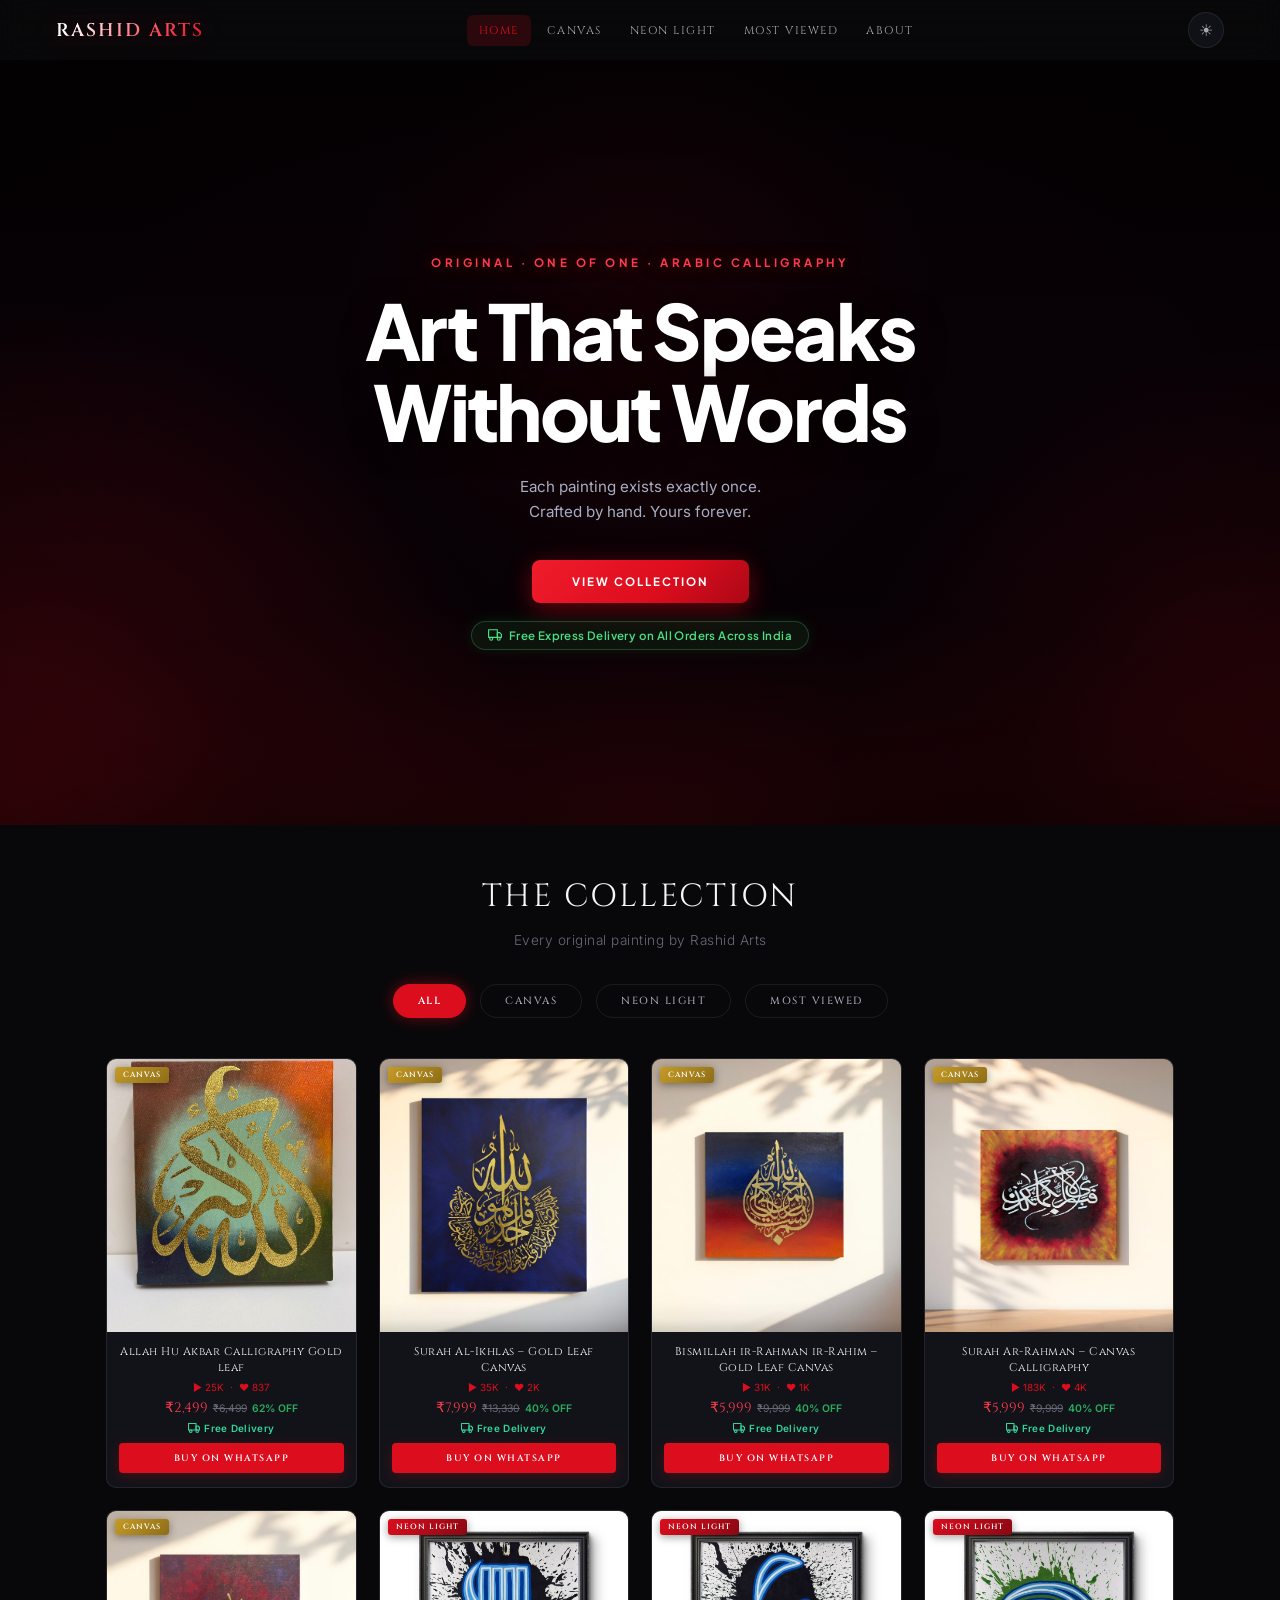
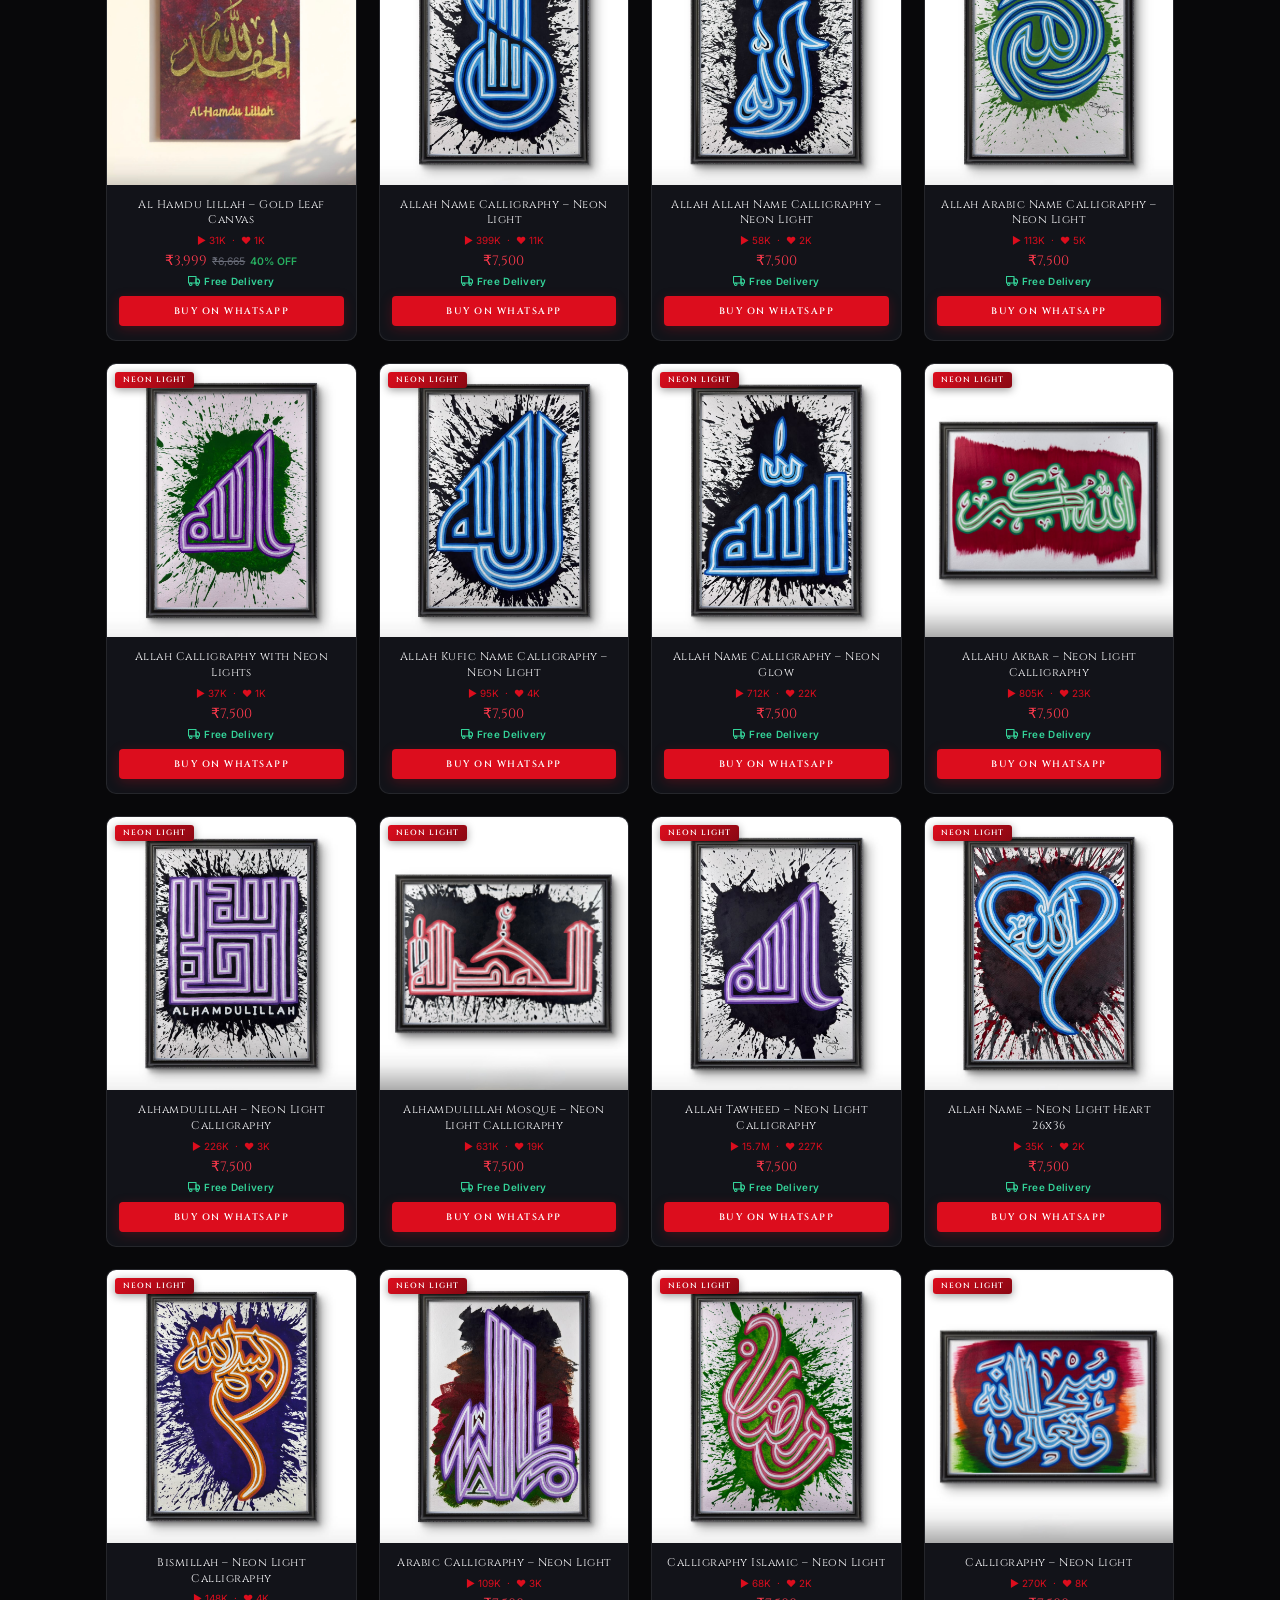
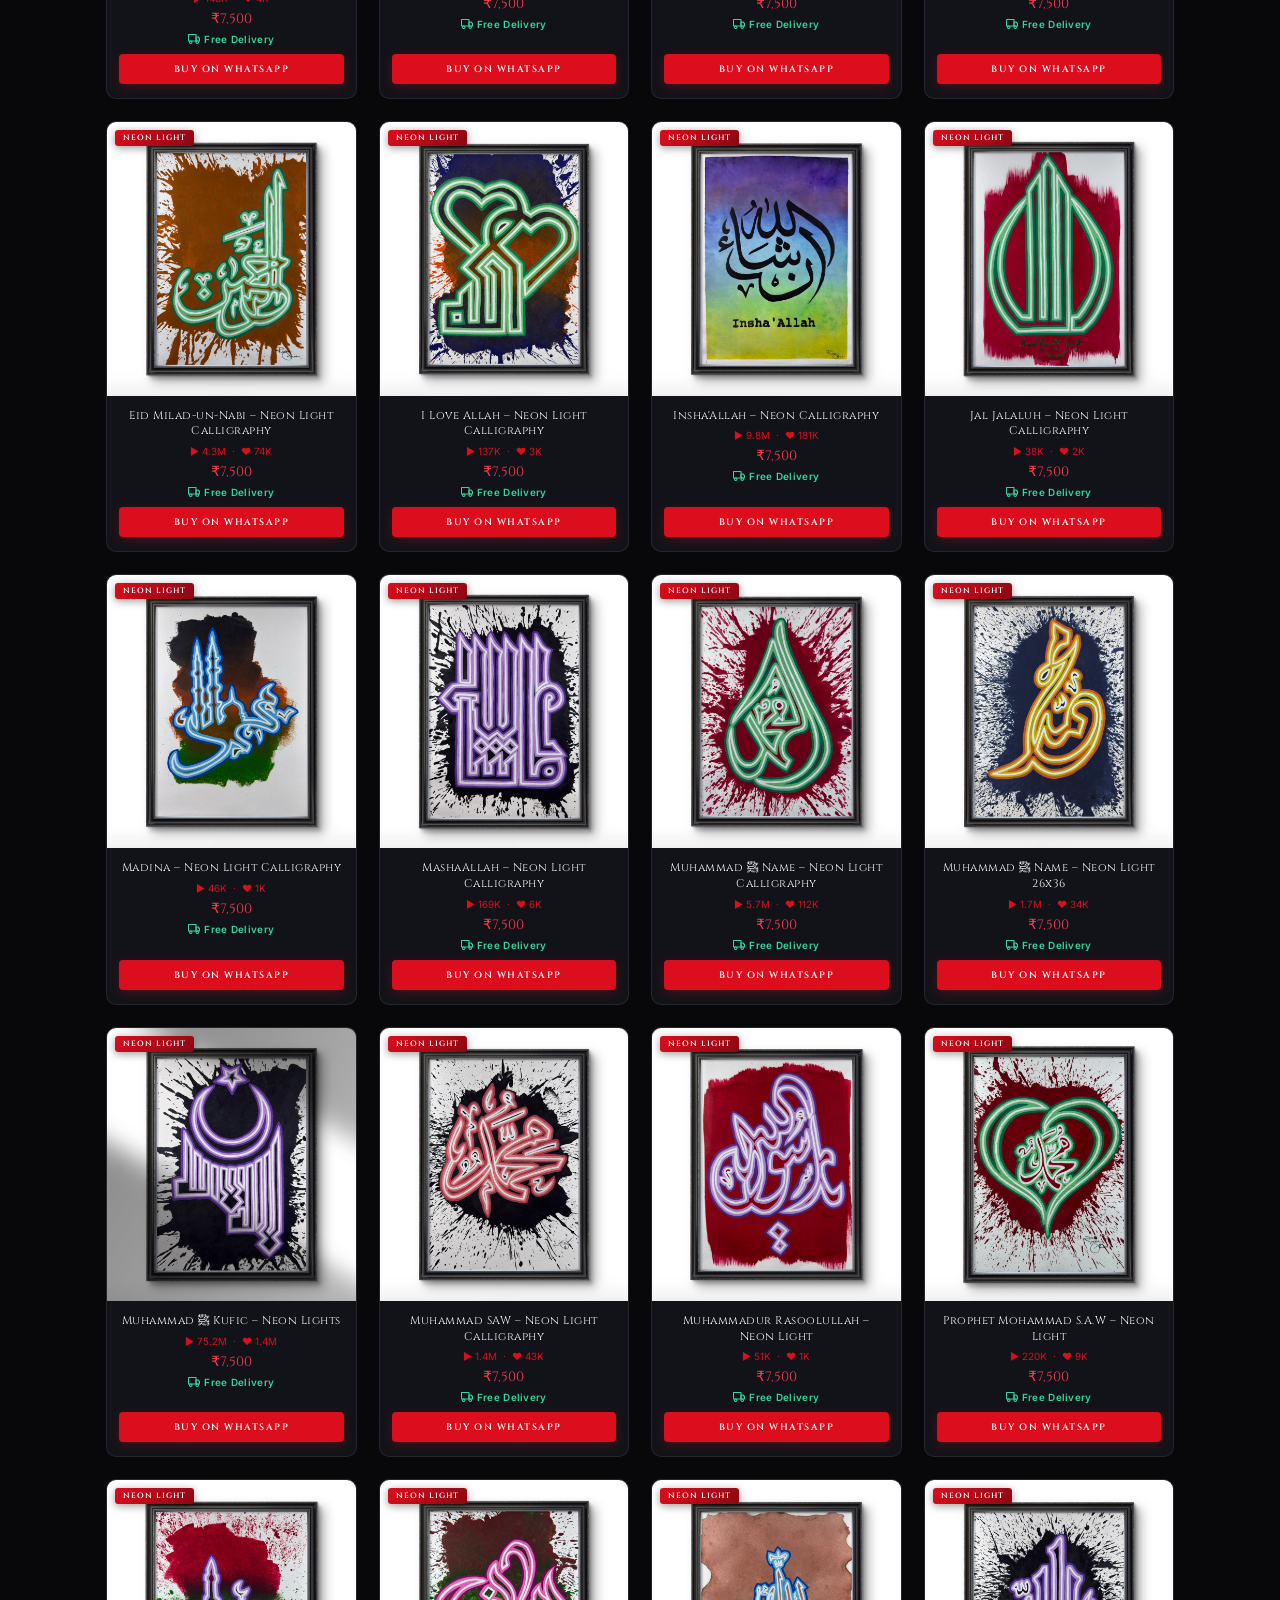
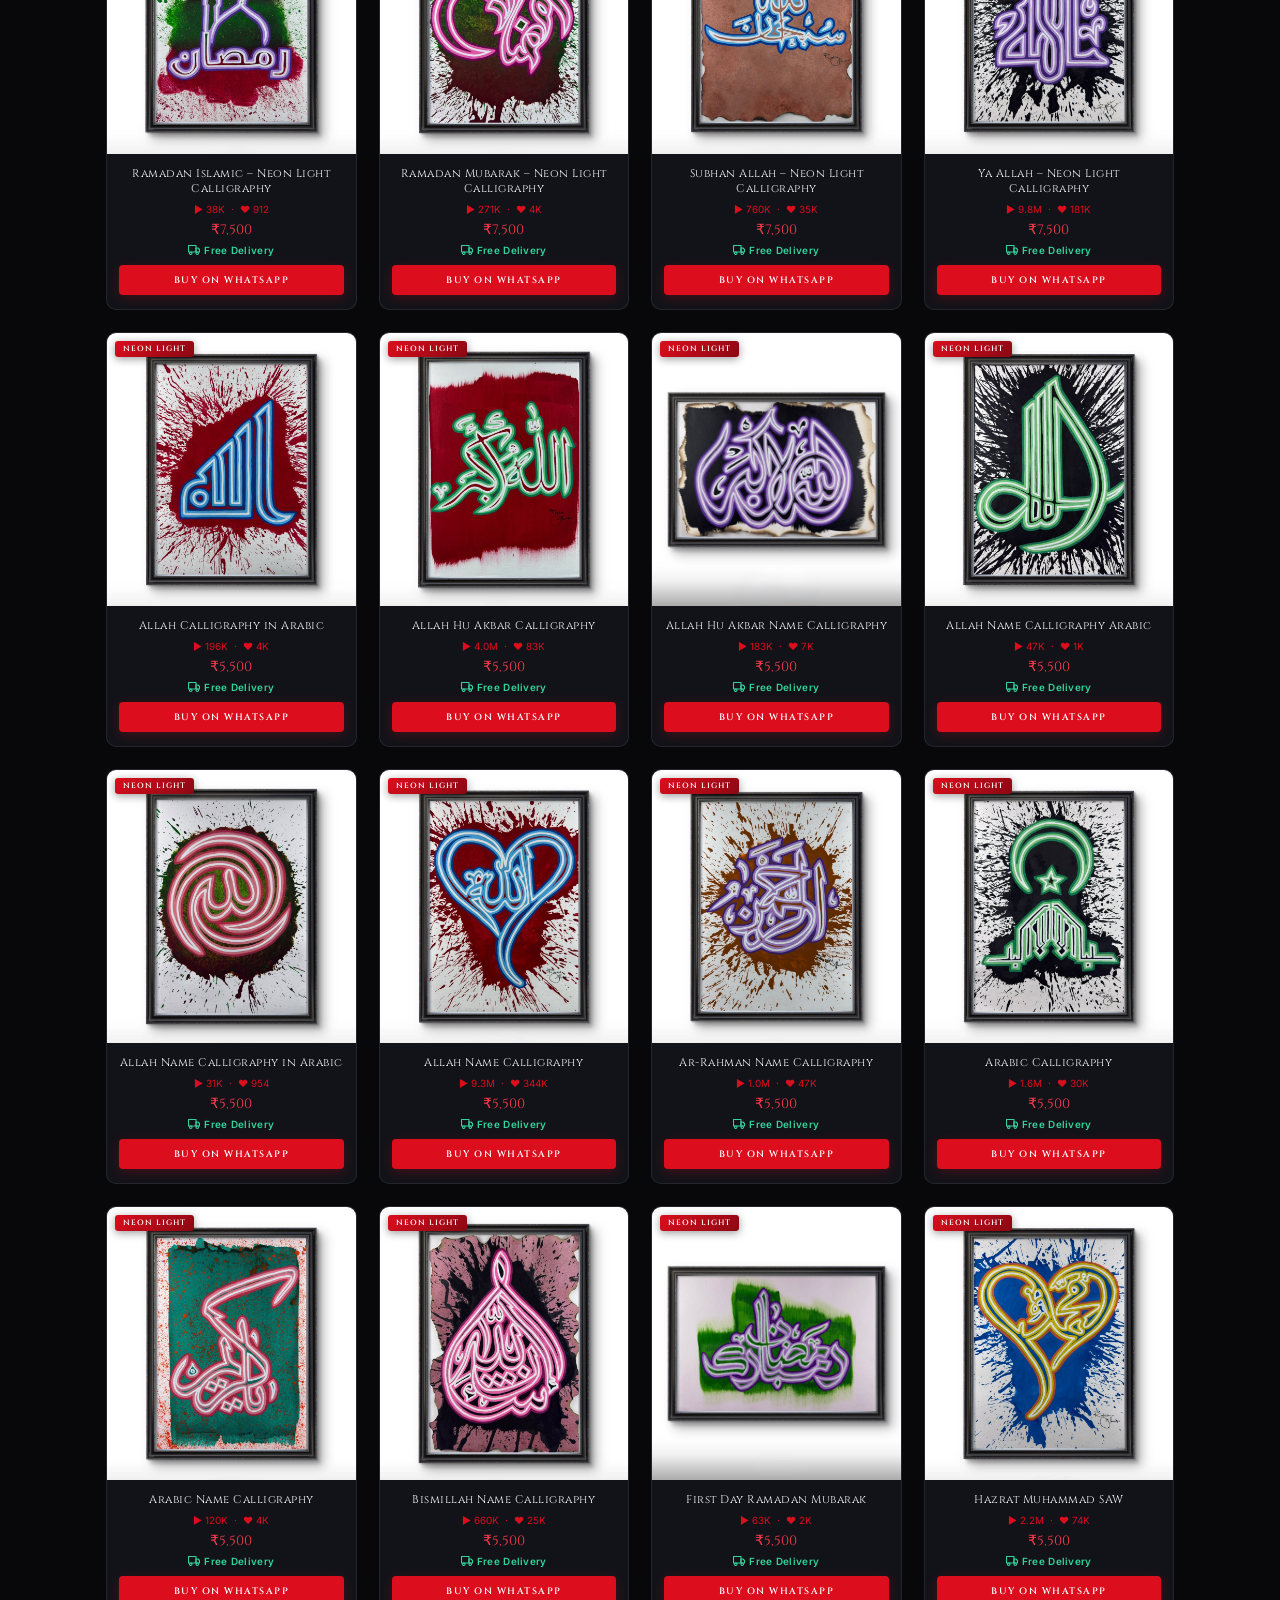
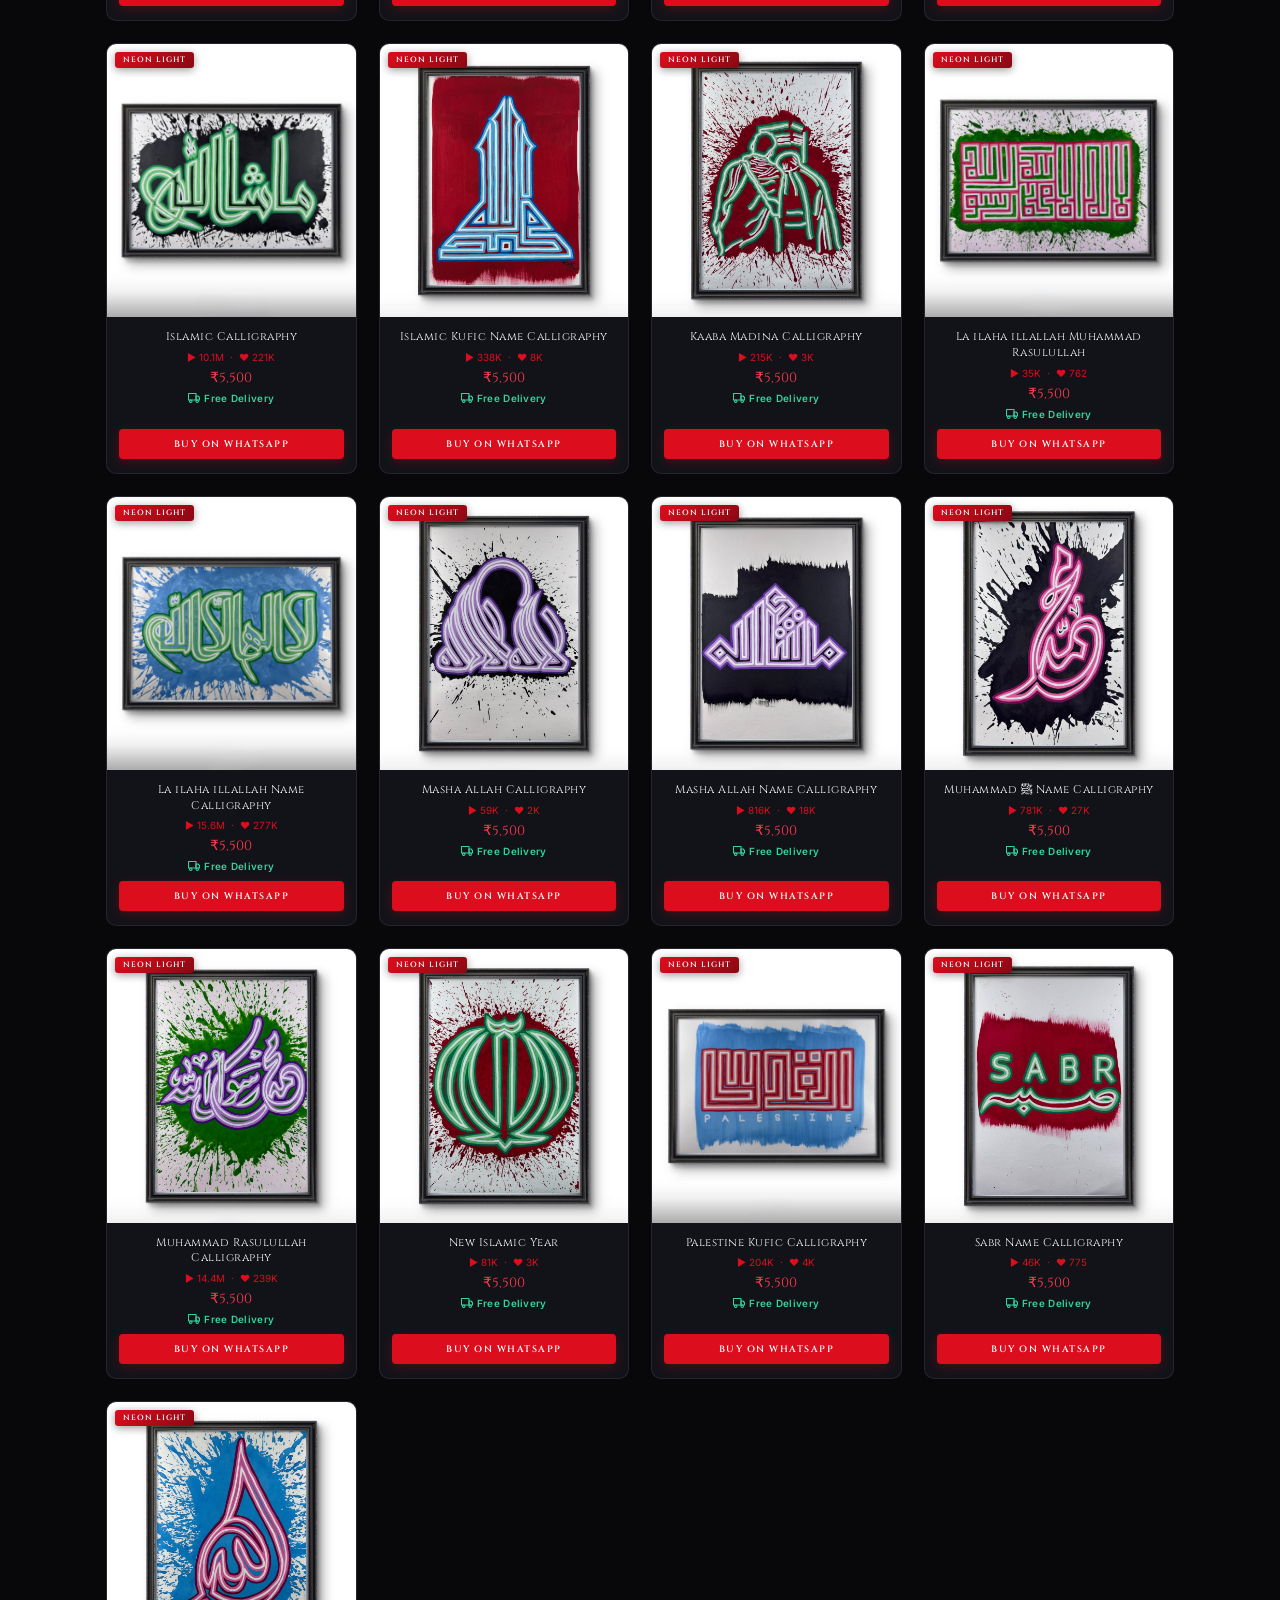
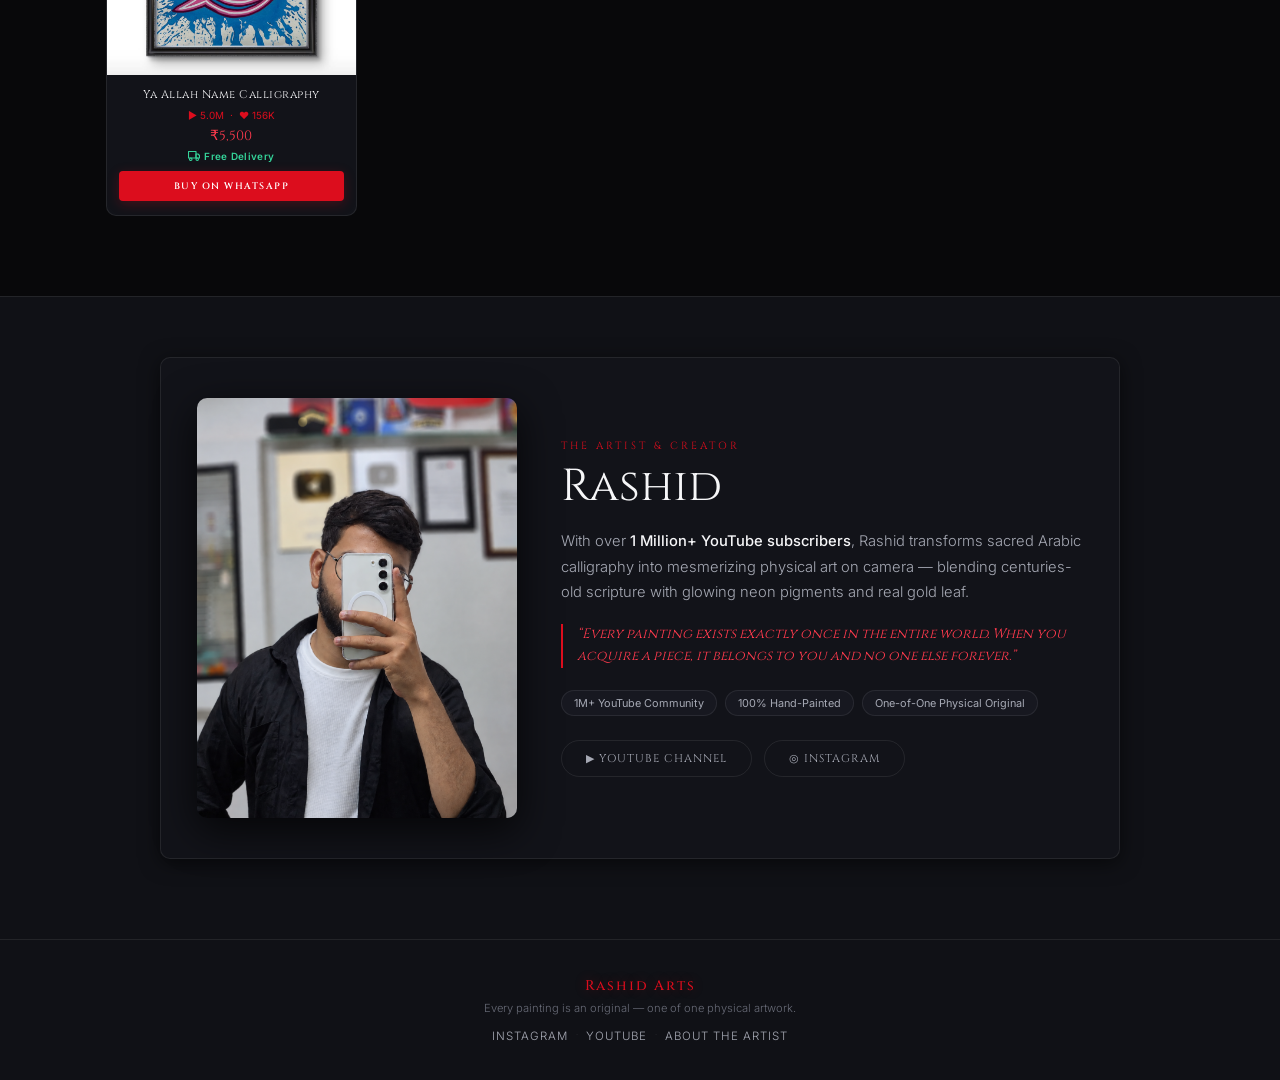
==== index.html @ e10a8af6 "feat(store): add Free Delivery to front home hero, product cards, and detail page" ====
<!DOCTYPE html>
<html lang="en" data-theme="dark">
<head>

<meta charset="UTF-8">
<meta name="viewport" content="width=device-width, initial-scale=1.0, maximum-scale=1.0">
<meta name="description" content="Rashid Arts – Original 1-of-1 Arabic calligraphy paintings. Neon light calligraphy & gold leaf canvas art. Buy directly via WhatsApp.">
<title>Rashid Arts – Original Arabic Calligraphy</title>
<link rel="preconnect" href="https://fonts.googleapis.com">
<link rel="stylesheet" href="https://fonts.googleapis.com/css2?family=Cinzel:wght@400;600;700&family=Inter:wght@300;400;500;600&family=Plus+Jakarta+Sans:wght@700;800&display=swap">
<link rel="stylesheet" href="style.css?v=red-6">

</head>
<body>

<!-- ======= HEADER ======= -->
<header id="header">
  <div class="header-inner">
    <a href="#" class="logo" onclick="showPage('home')">
      <span>Rashid Arts</span>
    </a>

    
    <nav class="desktop-nav">
      <a href="#" onclick="filterCategory('all'); closeMenu();" id="nav-home" class="nav-link active">Home</a>
      <a href="#" onclick="filterCategory('Canvas'); closeMenu();" id="nav-canvas" class="nav-link">Canvas</a>
      <a href="#" onclick="filterCategory('Neon Light'); closeMenu();" id="nav-neon" class="nav-link">Neon Light</a>
      <a href="#" onclick="filterCategory('Most Viewed'); closeMenu();" id="nav-viewed" class="nav-link">Most Viewed</a>
      <a href="#" onclick="showPage('about'); closeMenu();" id="nav-about" class="nav-link">About</a>
    </nav>

    <div class="header-actions">
      <button id="theme-toggle" class="theme-toggle" aria-label="Toggle Dark Mode" onclick="toggleTheme()">&#9790;</button>
      <button id="menu-btn" class="menu-btn" onclick="toggleMenu()" aria-label="Menu">
        <svg width="24" height="24" viewBox="0 0 24 24" fill="none" stroke="currentColor" stroke-width="1.5"><line x1="4" y1="9" x2="20" y2="9"></line><line x1="4" y1="15" x2="20" y2="15"></line></svg>
      </button>
    </div>
  </div>
  
  <div id="mobile-menu" class="mobile-menu">
    <a href="#" onclick="filterCategory('all'); closeMenu();" class="nav-link mobile-link active">Home</a>
    <a href="#" onclick="filterCategory('Canvas'); closeMenu();" class="nav-link mobile-link">Canvas</a>
    <a href="#" onclick="filterCategory('Neon Light'); closeMenu();" class="nav-link mobile-link">Neon Light</a>
    <a href="#" onclick="filterCategory('Most Viewed'); closeMenu();" class="nav-link mobile-link">Most Viewed</a>
    <a href="#" onclick="showPage('about'); closeMenu();" class="nav-link mobile-link">About</a>
  </div>
</header>

<!-- ======= HOME PAGE ======= -->
<div id="page-home">

  <!-- HERO -->
  <section class="hero" id="hero-section">
    <div class="hero-bg">
      <div class="hero-bg-light"></div>
      <div class="hero-bg-dark"></div>
    </div>
    <div class="hero-content">
      <p class="hero-sub">Original &#183; One of One &#183; Arabic Calligraphy</p>
      <h1 class="hero-title">Art That Speaks<br>Without Words</h1>
      <p class="hero-desc">Each painting exists exactly once.<br>Crafted by hand. Yours forever.</p>
      <div class="hero-actions">
        <button class="btn-primary" onclick="document.getElementById('collection').scrollIntoView({behavior:'smooth'})">
          View Collection
        </button>
      </div>
      <div class="hero-delivery-badge">
        <svg class="truck-icon" width="14" height="14" viewBox="0 0 24 24" fill="none" stroke="currentColor" stroke-width="2" stroke-linecap="round" stroke-linejoin="round"><rect x="1" y="3" width="15" height="13"></rect><polygon points="16 8 20 8 23 11 23 16 16 16 16 8"></polygon><circle cx="5.5" cy="18.5" r="2.5"></circle><circle cx="18.5" cy="18.5" r="2.5"></circle></svg>
        <span>Free Express Delivery on All Orders Across India</span>
      </div>
    </div>
  </section>

  <!-- COLLECTION -->
  <section id="collection" class="collection-section">
    <div class="section-header">
      <h2 class="section-title">The Collection</h2>
      <p class="section-sub">Every original painting by Rashid Arts</p>

      <div class="filter-tabs">
        <button class="filter-tab active" id="tab-all" onclick="filterCategory('all', this)">All</button>
        <button class="filter-tab" id="tab-canvas" onclick="filterCategory('Canvas', this)">Canvas</button>
        <button class="filter-tab" id="tab-neon" onclick="filterCategory('Neon Light', this)">Neon Light</button>
        <button class="filter-tab" id="tab-viewed" onclick="filterCategory('Most Viewed', this)">Most Viewed</button>
      </div>
    </div>
    <div class="product-grid" id="product-grid"></div>
  </section>

  <!-- ARTIST SPOTLIGHT (HOMEPAGE) -->
  <section class="artist-section" id="artist-section">
    <div class="artist-inner">
      <div class="artist-card">
        <div class="artist-img-col">
          <img src="images/artist.png" alt="Rashid – Original Arabic Calligraphy Artist" class="artist-photo">
        </div>
        <div class="artist-info-col">
          <p class="artist-kicker">The Artist &amp; Creator</p>
          <h2 class="artist-name">Rashid</h2>
          <p class="artist-lead">
            With over <strong>1 Million+ YouTube subscribers</strong>, Rashid transforms sacred Arabic calligraphy into mesmerizing physical art on camera &mdash; blending centuries-old scripture with glowing neon pigments and real gold leaf.
          </p>
          <p class="artist-quote">
            &ldquo;Every painting exists exactly once in the entire world. When you acquire a piece, it belongs to you and no one else forever.&rdquo;
          </p>
          <div class="artist-badges">
            <span class="artist-badge">1M+ YouTube Community</span>
            <span class="artist-badge">100% Hand-Painted</span>
            <span class="artist-badge">One-of-One Physical Original</span>
          </div>
          <div class="artist-links">
            <a href="https://www.youtube.com/@RashidsketchArt" target="_blank" class="btn-social btn-social-yt">&#9654; YouTube Channel</a>
            <a href="https://www.instagram.com/rashidsketchart" target="_blank" class="btn-social btn-social-ig">&#9678; Instagram</a>
          </div>
        </div>
      </div>
    </div>
  </section>

</div>

<!-- ======= PRODUCT DETAIL PAGE ======= -->
<div id="page-product" style="display:none;">
  <div class="product-detail">
    <button class="back-btn" onclick="showPage('home')">&#8592; Back</button>
    <div class="pd-layout">
      <div class="pd-image-wrap">
        <!-- Image slider for canvas paintings with 2 images -->
        <div class="pd-slider" id="pd-slider">
          <img id="pd-img" src="" alt="" class="pd-img pd-slide active">
          <img id="pd-img2" src="" alt="" class="pd-img pd-slide" style="display:none;">
          <button id="pd-prev" class="pd-slider-btn pd-prev" onclick="slideImage(-1)" style="display:none;">&#8249;</button>
          <button id="pd-next" class="pd-slider-btn pd-next" onclick="slideImage(1)" style="display:none;">&#8250;</button>
          <div id="pd-dots" class="pd-dots" style="display:none;">
            <span class="pd-dot active" onclick="goToSlide(0)"></span>
            <span class="pd-dot" onclick="goToSlide(1)"></span>
          </div>
        </div>
        <span id="pd-cat-badge" class="pd-badge"></span>
      </div>
      <div class="pd-info">
        <p id="pd-cat-label" class="pd-cat-label"></p>
        <h1 id="pd-title" class="pd-title"></h1>
        <p id="pd-description" class="pd-description"></p>
        <div id="pd-size-info" class="pd-size-info" style="display:none;">
          <span class="pd-size-label">Size</span>
          <span id="pd-size" class="pd-size-value"></span>
        </div>
        <div id="pd-type-info" class="pd-type-badge-wrap" style="display:none;">
          <span id="pd-type-badge" class="pd-type-badge"></span>
        </div>
        <div id="pd-stats" class="pd-stats" style="display:none;">
          <span id="pd-views" class="stat-pill views-pill">&#9654; &#8212;</span>
          <span id="pd-likes" class="stat-pill likes-pill">&#9829; &#8212;</span>
        </div>
        <div class="pd-price-row">
          <span class="pd-price-label">Price</span>
          <span id="pd-price" class="pd-price"></span>
        </div>
        <div class="pd-delivery-badge">
          <svg class="truck-icon" width="14" height="14" viewBox="0 0 24 24" fill="none" stroke="currentColor" stroke-width="2" stroke-linecap="round" stroke-linejoin="round"><rect x="1" y="3" width="15" height="13"></rect><polygon points="16 8 20 8 23 11 23 16 16 16 16 8"></polygon><circle cx="5.5" cy="18.5" r="2.5"></circle><circle cx="18.5" cy="18.5" r="2.5"></circle></svg>
          <span>Free Express Delivery Across India &middot; 100% Insured Transit</span>
        </div>
        <p class="pd-one-of-one">&#10022; One of One &#183; Only this original exists</p>
        <a id="pd-wa-btn" href="#" target="_blank" class="btn-whatsapp">
          BUY
        </a>
        <div id="pd-video-section" class="pd-video-section" style="display:none;">
          <p class="pd-video-label">Watch This Painting Being Created</p>
          <div class="pd-video-wrap">
            <iframe id="pd-iframe" src="" frameborder="0" allowfullscreen allow="accelerometer; autoplay; clipboard-write; encrypted-media; gyroscope; picture-in-picture"></iframe>
          </div>
          <div class="pd-video-stats" id="pd-video-stats">
            <span id="pd-video-views" class="stat-pill views-pill">&#9654; &#8212;</span>
            <span id="pd-video-likes" class="stat-pill likes-pill">&#9829; &#8212;</span>
            <a id="pd-yt-link" href="#" target="_blank" class="pd-yt-direct-btn">Watch on YouTube &#8599;</a>
          </div>
        </div>
      </div>
    </div>

    <!-- Related Products -->
    <div class="related-section">
      <h3 class="related-title">More from the Collection</h3>
      <div class="product-grid related-grid" id="related-grid"></div>
    </div>
  </div>
</div>

<!-- ======= ABOUT PAGE ======= -->
<div id="page-about" style="display:none;">
  <div class="about-page">
    <button class="back-btn" onclick="showPage('home')">&#8592; Back to Store</button>
    <div class="about-layout">
      <div class="about-img-wrap">
        <img src="images/artist.png" alt="Rashid – Original Arabic Calligraphy Artist" class="about-img">
      </div>
      <div class="about-text">
        <p class="about-eyebrow">The Artist &amp; Creator</p>
        <h1 class="about-title">Rashid</h1>
        <p class="about-bio">Rashid is an internationally recognized Arabic calligraphy artist with over <strong>1 Million+ YouTube subscribers</strong>. Through his live creative sessions on camera, he blends timeless Islamic calligraphy with modern neon brilliance and luxurious gold leaf artistry.</p>
        <p class="about-bio">Every artwork in this collection is a <strong>one-of-one original physical painting</strong> &mdash; once a piece is collected, it is gone forever. No prints. No duplicates. Only the singular original crafted by hand.</p>
        <div class="about-stats-mini">
          <div class="about-stat-item">
            <span class="about-stat-val">1M+</span>
            <span class="about-stat-sub">YouTube Community</span>
          </div>
          <div class="about-stat-item">
            <span class="about-stat-val">100%</span>
            <span class="about-stat-sub">Hand-Painted</span>
          </div>
          <div class="about-stat-item">
            <span class="about-stat-val">1-of-1</span>
            <span class="about-stat-sub">No Prints Ever</span>
          </div>
        </div>
        <div class="about-socials">
          <a href="https://www.youtube.com/@RashidsketchArt" target="_blank" class="btn-social btn-social-yt">&#9654; YouTube Channel</a>
          <a href="https://www.instagram.com/rashidsketchart" target="_blank" class="btn-social btn-social-ig">&#9678; Instagram Profile</a>
        </div>
      </div>
    </div>
  </div>
</div>

<!-- ======= FOOTER ======= -->
<footer class="footer">
  <div class="footer-inner">
    <p class="footer-brand">Rashid Arts</p>

    <p class="footer-copy">Every painting is an original &mdash; one of one physical artwork.</p>
    <div class="footer-socials">
      <a href="https://www.instagram.com/rashidsketchart" target="_blank" class="footer-link">Instagram</a>
      <span class="footer-sep">&middot;</span>
      <a href="https://www.youtube.com/@RashidsketchArt" target="_blank" class="footer-link">YouTube</a>
      <span class="footer-sep">&middot;</span>
      <a href="#" onclick="showPage('about'); return false;" class="footer-link">About The Artist</a>
    </div>
  </div>
</footer>

<!-- ======= SCRIPTS ======= -->
<script src="products.js"></script>
<script src="app.js?v=deliv-1"></script>
</body>
</html>
---- style.css ----
/* ============================================================
   RSA STORE – MASTER STYLESHEET
   Luxury Crimson Theme (Gatwick Express Red #dc0d1d)
   Deep Obsidian Black · Cinzel Typography · Ultra-Premium
   ============================================================ */

/* ── PRESERVED GOLD LUXURY THEME TOKENS (BACKUP) ─────────────
   To restore gold theme, swap these values:
   Light mode:
     --gold: #b8860b; --gold-dark: #8b6508; --gold-light: #d4a94a; --gold-glow: rgba(184,134,11,0.08);
   Dark mode:
     --gold: #c9a84c; --gold-dark: #9a7530; --gold-light: #e0c06a; --gold-glow: rgba(201,168,76,0.12);
   Full file backup also saved at: style.gold-backup.css
   ──────────────────────────────────────────────────────────── */

*, *::before, *::after { box-sizing: border-box; margin: 0; padding: 0; }

:root {
  --bg:        #ffffff;
  --bg2:       #fbf9f8;
  --bg3:       #f4efee;
  --fg:        #121316;
  --fg2:       #50525d;
  --fg3:       #8a8d9a;

  /* Gatwick Express Brand Red & Luxury Red Palette */
  --red:        #dc0d1d;
  --red-dark:   #9e0a16;
  --red-light:  #f02838;
  --red-glow:   rgba(220, 13, 29, 0.08);

  /* Gold tokens aliased to Luxury Red for complete site compatibility */
  --gold:       var(--red);
  --gold-dark:  var(--red-dark);
  --gold-light: var(--red-light);
  --gold-glow:  var(--red-glow);

  --border:    rgba(0,0,0,0.08);
  --shadow:    0 2px 16px rgba(0,0,0,0.06);
  --shadow-lg: 0 8px 32px rgba(220,13,29,0.08);
  --card-bg:   #ffffff;
  --header-bg: rgba(255,255,255,0.85);
  --radius:    10px;
  --rad-sm:    6px;
  --transition: 0.35s cubic-bezier(0.4, 0, 0.2, 1);
}

[data-theme="dark"] {
  --bg:        #08080a;
  --bg2:       #101116;
  --bg3:       #171820;
  --fg:        #f6f6f8;
  --fg2:       #a6a9b4;
  --fg3:       #686b77;

  /* Gatwick Express Luxury Red on Deep Obsidian Black */
  --red:        #dc0d1d;
  --red-dark:   #8a0813;
  --red-light:  #ff3a4d;
  --red-glow:   rgba(220, 13, 29, 0.16);

  /* Gold tokens aliased to Luxury Red */
  --gold:       var(--red);
  --gold-dark:  var(--red-dark);
  --gold-light: var(--red-light);
  --gold-glow:  var(--red-glow);

  --border:    rgba(255,255,255,0.08);
  --shadow:    0 4px 20px rgba(0,0,0,0.55);
  --shadow-lg: 0 12px 40px rgba(0,0,0,0.75);
  --card-bg:   #121319;
  --header-bg: rgba(8,8,10,0.88);
}

html { scroll-behavior: smooth; }

body {
  font-family: 'Cinzel', serif;
  font-weight: 400;
  background: var(--bg);
  color: var(--fg);
  min-height: 100vh;
  transition: background var(--transition), color var(--transition);
  -webkit-font-smoothing: antialiased;
}

a, button, .product-card, .filter-tab, .nav-link, .back-btn, .footer,
header, .hero, .card-body, .pd-info, .about-page, .about-stats {
  transition: all var(--transition);
}

/* ── HEADER ────────────────────────────────────────────────── */
#header {
  position: sticky;
  top: 0;
  z-index: 100;
  background: var(--header-bg);
  backdrop-filter: blur(16px);
  -webkit-backdrop-filter: blur(16px);
  border-bottom: none;
  transition: background var(--transition);
}
.header-inner {
  max-width: 1100px;
  margin: 0 auto;
  padding: 0 16px;
  height: 56px;
  display: flex;
  align-items: center;
  justify-content: space-between;
  gap: 12px;
}
.logo {
  font-family: 'Cinzel', serif;
  font-size: clamp(0.9rem, 3.5vw, 1.15rem);
  font-weight: 600;
  text-decoration: none;
  display: flex;
  align-items: center;
  letter-spacing: 2px;
  text-transform: uppercase;
  white-space: nowrap;
  
  /* Daylight / Light Mode: Ink black to Gatwick Red */
  background: linear-gradient(135deg, #111114 10%, #dc0d1d 90%);
  -webkit-background-clip: text;
  -webkit-text-fill-color: transparent;
  background-clip: text;
  filter: drop-shadow(0 0 10px rgba(220, 13, 29, 0.2));
}
[data-theme="dark"] .logo {
  /* Dark Mode: Diamond white to Gatwick Red */
  background: linear-gradient(135deg, #ffffff 15%, #ff4d5e 65%, #dc0d1d 100%);
  -webkit-background-clip: text;
  -webkit-text-fill-color: transparent;
  background-clip: text;
  filter: drop-shadow(0 0 12px rgba(220, 13, 29, 0.35));
}
.logo-icon { display: none !important; }




.header-inner {
  display: flex;
  justify-content: space-between;
  align-items: center;
  max-width: 1200px;
  margin: 0 auto;
  height: 60px;
  padding: 0 16px;
}

.header-actions {
  display: flex;
  align-items: center;
  gap: 12px;
}
.menu-btn {
  background: none; border: none; color: var(--fg); cursor: pointer; display: flex; align-items: center; justify-content: center; padding: 4px; border-radius: 4px;
}
.menu-btn:hover { color: var(--gold); }
.desktop-nav {
  display: flex;
  align-items: center;
  gap: 4px;
}
.mobile-menu {
  display: none;
  flex-direction: column;
  background: transparent;
  padding: 16px;
  gap: 12px;
  border-top: 1px solid var(--border);
}
.mobile-menu.open {
  display: flex;
}
.mobile-link {
  width: 100%;
  text-align: center;
}

@media (max-width: 900px) {
  .desktop-nav { display: none; }
}
@media (min-width: 901px) {
  .menu-btn { display: none; }
  .mobile-menu { display: none !important; }
}
.nav-link {
  font-family: 'Cinzel', serif;
  font-size: 0.7rem;
  font-weight: 400;
  letter-spacing: 1.5px;
  color: var(--fg2);
  text-decoration: none;
  text-transform: uppercase;
  padding: 8px 12px;
  border-radius: 6px;
  transition: color var(--transition), background var(--transition);
  white-space: nowrap;
}
.nav-link:hover { color: var(--gold); }
.nav-link.active { color: var(--gold); background: var(--gold-glow); }

.theme-toggle {
  width: 36px;
  height: 36px;
  border: 1px solid var(--border);
  background: var(--bg2);
  color: var(--fg2);
  border-radius: 50%;
  cursor: pointer;
  display: flex;
  align-items: center;
  justify-content: center;
  font-size: 1rem;
  transition: all var(--transition);
  flex-shrink: 0;
}
.theme-toggle:hover { color: var(--gold); border-color: var(--gold); }

/* ── HERO ──────────────────────────────────────────────────── */
.hero {
  position: relative;
  min-height: 85vh;
  display: flex;
  flex-direction: column;
  justify-content: center;
  align-items: center;
  text-align: center;
  padding: 60px 20px 40px;
  overflow: hidden;
  background: var(--bg);
  transition: background var(--transition);
}

/* ── HERO DUAL-LAYER BACKGROUND (CROSSFADE) ────────────────── */
.hero-bg {
  position: absolute;
  inset: 0;
  pointer-events: none;
  overflow: hidden;
}

.hero-bg-light,
.hero-bg-dark {
  position: absolute;
  inset: 0;
  pointer-events: none;
  transition: opacity var(--transition);
}

/* Daylight / Light Mode Texture */
.hero-bg-light {
  background:
    radial-gradient(circle 750px at 0% 100%, rgba(220, 13, 29, 0.12) 0%, rgba(220, 13, 29, 0.04) 35%, transparent 70%),
    radial-gradient(circle 650px at 100% 95%, rgba(220, 13, 29, 0.09) 0%, rgba(220, 13, 29, 0.02) 40%, transparent 68%),
    radial-gradient(ellipse 75% 40% at 50% 100%, rgba(220, 13, 29, 0.06) 0%, transparent 70%),
    radial-gradient(circle 500px at 50% 35%, rgba(220, 13, 29, 0.03) 0%, transparent 60%),
    linear-gradient(180deg, #ffffff 0%, #fbf9f8 40%, #ffffff 100%);
  opacity: 1;
}

/* Dark Mode Texture (Luxury Crimson & Obsidian Glow) */
.hero-bg-dark {
  background:
    radial-gradient(circle 750px at 0% 100%, rgba(220, 13, 29, 0.45) 0%, rgba(150, 10, 20, 0.22) 35%, transparent 70%),
    radial-gradient(circle 650px at 100% 95%, rgba(190, 12, 24, 0.35) 0%, rgba(110, 6, 14, 0.16) 40%, transparent 68%),
    radial-gradient(ellipse 75% 40% at 50% 100%, rgba(170, 10, 22, 0.28) 0%, rgba(90, 5, 12, 0.12) 50%, transparent 75%),
    radial-gradient(circle 500px at 50% 35%, rgba(130, 8, 16, 0.12) 0%, transparent 60%),
    linear-gradient(180deg, #050103 0%, #080106 40%, #050104 100%);
  opacity: 0;
}

.hero-bg-dark::after {
  content: '';
  position: absolute;
  inset: 0;
  background: radial-gradient(ellipse 95% 75% at 50% 45%, transparent 40%, rgba(0, 0, 0, 0.72) 100%);
  pointer-events: none;
}

/* Synchronized crossfade on theme change */
[data-theme="dark"] .hero-bg-light {
  opacity: 0;
}
[data-theme="dark"] .hero-bg-dark {
  opacity: 1;
}

.hero-content { position: relative; z-index: 1; }
.hero-sub {
  font-family: 'Plus Jakarta Sans', 'Inter', sans-serif;
  font-size: 0.72rem;
  letter-spacing: 3.5px;
  text-transform: uppercase;
  color: var(--red);
  margin-bottom: 20px;
  font-weight: 700;
  text-shadow: 0 0 12px rgba(220, 13, 29, 0.2);
  transition: color var(--transition), text-shadow var(--transition);
}
.hero-title {
  font-family: 'Plus Jakarta Sans', 'Inter', -apple-system, BlinkMacSystemFont, sans-serif;
  font-size: clamp(2.6rem, 7.5vw, 4.8rem);
  font-weight: 800;
  line-height: 1.05;
  color: #111218;
  margin-bottom: 22px;
  letter-spacing: -0.035em;
  text-shadow: none;
  transition: color var(--transition), text-shadow var(--transition);
}
.hero-desc {
  font-family: 'Inter', sans-serif;
  font-size: 0.95rem;
  font-weight: 400;
  color: #525666;
  line-height: 1.65;
  max-width: 400px;
  margin: 0 auto 36px;
  transition: color var(--transition);
}
.hero-actions { display: flex; gap: 12px; justify-content: center; flex-wrap: wrap; }
.hero-delivery-badge {
  display: inline-flex;
  align-items: center;
  justify-content: center;
  gap: 7px;
  margin-top: 18px;
  padding: 6px 16px;
  border-radius: 30px;
  font-family: 'Plus Jakarta Sans', 'Inter', sans-serif;
  font-size: 0.72rem;
  font-weight: 600;
  letter-spacing: 0.4px;
  color: #15803d;
  background: rgba(22, 163, 74, 0.08);
  border: 1px solid rgba(22, 163, 74, 0.22);
  transition: all var(--transition);
}
.hero-delivery-badge svg {
  flex-shrink: 0;
  stroke: #16a34a;
}
[data-theme="dark"] .hero-delivery-badge {
  color: #4ade80;
  background: rgba(34, 197, 94, 0.09);
  border-color: rgba(74, 222, 128, 0.25);
  box-shadow: 0 0 16px rgba(34, 197, 94, 0.12);
}
[data-theme="dark"] .hero-delivery-badge svg {
  stroke: #4ade80;
}
.hero-stats {
  position: relative; z-index: 1;
  display: flex; gap: 40px; margin-top: 60px; justify-content: center;
}
.stat { text-align: center; }
.stat-num { display: block; font-family: 'Cinzel', serif; font-size: 1.4rem; font-weight: 400; color: var(--gold); }
.stat-label { font-family: 'Inter', sans-serif; font-size: 0.6rem; font-weight: 300; color: var(--fg3); letter-spacing: 1.5px; text-transform: uppercase; }

/* ── HERO (DARK MODE OVERRIDES) ────────────────────────────── */
[data-theme="dark"] .hero {
  background: #08080a;
}
[data-theme="dark"] .hero-sub {
  color: #ff3a4d;
  text-shadow: 0 0 16px rgba(220, 13, 29, 0.5);
}
[data-theme="dark"] .hero-title {
  color: #ffffff;
  text-shadow: 0 4px 30px rgba(0, 0, 0, 0.85);
}
[data-theme="dark"] .hero-desc {
  color: #a9adc0;
}
[data-theme="dark"] .stat-num {
  color: var(--red-light);
}


/* ── BUTTONS ───────────────────────────────────────────────── */
.btn-primary {
  display: inline-block; padding: 14px 40px;
  background: linear-gradient(135deg, #f01c2c 0%, #dc0d1d 60%, #ab0817 100%);
  color: #fff;
  font-family: 'Plus Jakarta Sans', 'Inter', sans-serif;
  font-size: 0.72rem; font-weight: 700;
  letter-spacing: 2px; text-transform: uppercase;
  border: none; border-radius: 8px; cursor: pointer;
  transition: transform 0.2s, box-shadow 0.2s; text-decoration: none;
  box-shadow: 0 6px 24px rgba(220, 13, 29, 0.45);
}
.btn-primary:hover {
  transform: translateY(-2px);
  box-shadow: 0 10px 32px rgba(220, 13, 29, 0.65);
}

.btn-ghost {
  display: inline-block; padding: 13px 32px;
  background: transparent; color: var(--gold);
  font-family: 'Cinzel', serif; font-size: 0.65rem; font-weight: 500;
  letter-spacing: 2px; text-transform: uppercase;
  border: 1px solid var(--gold); border-radius: var(--rad-sm); cursor: pointer;
  transition: background 0.2s, transform 0.2s; text-decoration: none;
}
.btn-ghost:hover { background: var(--gold-glow); transform: translateY(-2px); }
.btn-whatsapp {
  display: inline-flex; align-items: center; gap: 10px; padding: 14px 44px;
  border: 1px solid rgba(220, 13, 29, 0.35);
  font-family: 'Cinzel', serif; font-size: 0.75rem; font-weight: 600;
  letter-spacing: 2.5px; text-transform: uppercase;
  border-radius: 40px; cursor: pointer;
  transition: all var(--transition);
  text-decoration: none; width: fit-content; justify-content: center;
  margin-top: 8px;
  
  /* Deep Obsidian Black to Gatwick Red Gradient */
  background: linear-gradient(135deg, #15161e 0%, #29060b 45%, #dc0d1d 100%);
  color: #ffffff;
  box-shadow: 0 6px 24px rgba(220, 13, 29, 0.3);
}
.btn-whatsapp:hover { 
  background: linear-gradient(135deg, #dc0d1d 0%, #ab0817 100%);
  transform: translateY(-2px);
  box-shadow: 0 10px 32px rgba(220, 13, 29, 0.6); 
}

/* ── COLLECTION ────────────────────────────────────────────── */
.collection-section { max-width: 1100px; margin: 0 auto; padding: 50px 16px 80px; }
.section-header { text-align: center; margin-bottom: 36px; }
.section-title {
  font-family: 'Cinzel', serif; font-size: clamp(1.4rem, 4vw, 2rem); font-weight: 400;
  color: var(--fg); margin-bottom: 12px; letter-spacing: 2.5px; text-transform: uppercase;
  transition: color var(--transition);
}
.section-sub {
  font-family: 'Inter', sans-serif;
  font-size: 0.85rem;
  font-weight: 300;
  color: var(--fg3);
  margin-bottom: 32px;
  line-height: 1.6;
  letter-spacing: 0.5px;
  transition: color var(--transition);
}
.filter-tabs {
  display: flex;
  gap: 12px 14px;
  justify-content: center;
  flex-wrap: wrap;
  margin-bottom: 40px;
}
.filter-tab {
  padding: 9px 24px;
  border: 1px solid var(--border);
  background: transparent;
  color: var(--fg2);
  font-family: 'Cinzel', serif;
  font-size: 0.65rem;
  font-weight: 500;
  letter-spacing: 1.5px;
  text-transform: uppercase;
  border-radius: 40px;
  cursor: pointer;
  transition: all var(--transition);
}
.filter-tab:hover { border-color: var(--gold); color: var(--gold-light); }
.filter-tab.active {
  background: var(--gold);
  color: #fff;
  font-weight: 600;
  border-color: var(--gold);
  box-shadow: 0 0 16px rgba(220, 13, 29, 0.45);
}

/* ── GRID ──────────────────────────────────────────────────── */
.product-grid { display: grid; grid-template-columns: repeat(2, 1fr); gap: 16px; }
@media (min-width: 600px) { .product-grid { grid-template-columns: repeat(3, 1fr); gap: 20px; } }
@media (min-width: 900px) { .product-grid { grid-template-columns: repeat(4, 1fr); gap: 22px; } }

/* ── CARD ──────────────────────────────────────────────────── */
.product-card {
  background: var(--card-bg); border: 1px solid var(--border); border-radius: var(--radius);
  overflow: hidden; cursor: pointer; display: flex; flex-direction: column;
  transition: transform 0.25s, box-shadow 0.25s, border-color 0.25s, background var(--transition);
}
.product-card:hover {
  transform: translateY(-4px);
  box-shadow: 0 12px 36px rgba(0, 0, 0, 0.65), 0 0 20px rgba(220, 13, 29, 0.22);
  border-color: rgba(220, 13, 29, 0.5);
}
.card-img-wrap { position: relative; width: 100%; padding-top: 110%; overflow: hidden; background: var(--bg3); }
.card-img { position: absolute; inset: 0; width: 100%; height: 100%; object-fit: cover; transition: transform 0.4s; }
.product-card:hover .card-img { transform: scale(1.04); }
.card-badge {
  position: absolute; top: 8px; left: 8px;
  background: var(--gold); color: #fff; font-family: 'Cinzel', serif;
  font-size: 0.48rem; font-weight: 600; letter-spacing: 1px; text-transform: uppercase;
  padding: 3px 8px; border-radius: 3px;
  box-shadow: 0 2px 8px rgba(0,0,0,0.4);
}
.card-badge.rising { background: #c0392b; }
.card-badge.liked { background: #2980b9; }
.card-badge.canvas { background: linear-gradient(135deg, #c59b27, #8e6d16); color: #fff; }
.card-badge.neon { background: linear-gradient(135deg, #dc0d1d, #8a0813); color: #fff; }
.card-badge.viewed { background: linear-gradient(135deg, #8e44ad, #5e2a77); color: #fff; }
.card-type-label { display: none !important; }
.card-body { padding: 12px 12px 14px; display: flex; flex-direction: column; flex: 1; text-align: center; align-items: center; }
.card-title {
  font-family: 'Cinzel', serif; font-size: 0.7rem; font-weight: 400; line-height: 1.4;
  color: var(--fg); margin-bottom: 6px; letter-spacing: 0.5px;
  display: -webkit-box; -webkit-line-clamp: 2; -webkit-box-orient: vertical; overflow: hidden;
  transition: color var(--transition);
}
.card-yt-stats {
  font-family: 'Inter', sans-serif; font-size: 0.62rem; font-weight: 400;
  color: var(--gold); margin-bottom: 6px; display: none;
}
.card-yt-stats.visible { display: block; }
.card-price {
  font-family: 'Cinzel', serif; font-size: 0.85rem; font-weight: 400;
  color: var(--gold-dark); margin-bottom: 5px; transition: color var(--transition);
  display: flex; align-items: baseline; justify-content: center; flex-wrap: wrap; gap: 5px;
}
[data-theme="dark"] .card-price { color: var(--gold-light); }
.card-mrp { font-family: 'Inter', sans-serif; font-size: 0.65rem; color: var(--fg3); text-decoration: line-through; font-weight: 400; }
.card-discount { font-family: 'Inter', sans-serif; font-size: 0.65rem; color: #27ae60; font-weight: 600; }
.card-delivery {
  font-family: 'Inter', sans-serif; font-size: 0.62rem; font-weight: 600;
  letter-spacing: 0.3px; color: #15803d; display: inline-flex;
  align-items: center; justify-content: center; gap: 4px; margin-bottom: 9px;
  transition: color var(--transition);
}
.card-truck-icon { flex-shrink: 0; stroke: #16a34a; }
[data-theme="dark"] .card-delivery { color: #34d399; }
[data-theme="dark"] .card-truck-icon { stroke: #34d399; }
.card-buy-btn {
  display: block; width: 100%; padding: 9px; background: var(--gold); color: #fff;
  font-family: 'Cinzel', serif; font-size: 0.58rem; font-weight: 600;
  letter-spacing: 1.5px; text-transform: uppercase; border: none; border-radius: 4px;
  cursor: pointer; text-align: center; text-decoration: none; margin-top: auto;
  transition: background 0.2s, transform 0.15s, box-shadow 0.2s;
  box-shadow: 0 3px 12px rgba(220, 13, 29, 0.25);
}
.card-buy-btn:hover {
  background: var(--gold-dark);
  transform: translateY(-1px);
  box-shadow: 0 6px 18px rgba(220, 13, 29, 0.5);
}


/* ── PRODUCT DETAIL ────────────────────────────────────────── */
.product-detail { max-width: 900px; margin: 0 auto; padding: 20px 16px 60px; }
.back-btn {
  display: inline-flex; align-items: center; gap: 6px; padding: 8px 16px;
  background: var(--bg2); border: 1px solid var(--border); color: var(--fg2);
  font-family: 'Cinzel', serif; font-size: 0.6rem; font-weight: 400;
  letter-spacing: 1px; text-transform: uppercase; border-radius: 6px;
  cursor: pointer; margin-bottom: 24px;
  transition: color var(--transition), border-color var(--transition), background var(--transition);
}
.back-btn:hover { color: var(--gold); border-color: var(--gold); }
.pd-layout { display: flex; flex-direction: column; gap: 32px; }
@media (min-width: 660px) {
  .pd-layout { flex-direction: row; align-items: flex-start; }
  .pd-image-wrap { flex: 0 0 44%; }
  .pd-info { flex: 1; }
}
.pd-image-wrap { position: relative; border-radius: var(--radius); overflow: hidden; }
.pd-slider { position: relative; width: 100%; border-radius: var(--radius); overflow: hidden; background: var(--bg3); }
.pd-img { width: 100%; display: block; border-radius: var(--radius); box-shadow: var(--shadow); }
.pd-slide { display: none; object-fit: cover; }
.pd-slide.active { display: block; }
.pd-slider-btn {
  position: absolute; top: 50%; transform: translateY(-50%);
  background: rgba(0, 0, 0, 0.6); backdrop-filter: blur(4px); -webkit-backdrop-filter: blur(4px);
  color: #fff; border: 1px solid rgba(255, 255, 255, 0.25);
  width: 40px; height: 40px; border-radius: 50%; font-size: 1.6rem; line-height: 1;
  display: flex; align-items: center; justify-content: center;
  cursor: pointer; z-index: 6; transition: all 0.2s ease; user-select: none; padding: 0;
}
.pd-slider-btn:hover { background: var(--gold); border-color: var(--gold); transform: translateY(-50%) scale(1.08); }
.pd-prev { left: 12px; }
.pd-next { right: 12px; }
.pd-dots {
  position: absolute; bottom: 14px; left: 50%; transform: translateX(-50%);
  display: flex; gap: 8px; z-index: 6; background: rgba(0, 0, 0, 0.55);
  backdrop-filter: blur(6px); -webkit-backdrop-filter: blur(6px);
  padding: 6px 14px; border-radius: 20px; border: 1px solid rgba(255, 255, 255, 0.15);
}
.pd-dot {
  width: 8px; height: 8px; border-radius: 50%; background: rgba(255, 255, 255, 0.5);
  cursor: pointer; transition: all 0.2s ease;
}
.pd-dot:hover { background: rgba(255, 255, 255, 0.85); }
.pd-dot.active { background: var(--gold); transform: scale(1.3); box-shadow: 0 0 8px var(--gold); }
.pd-badge {
  position: absolute; top: 12px; left: 12px; background: var(--gold); color: #fff;
  font-family: 'Cinzel', serif; font-size: 0.55rem; font-weight: 400;
  letter-spacing: 1.5px; text-transform: uppercase; padding: 4px 12px; border-radius: 4px;
  z-index: 7;
}
.pd-cat-label { font-size: 0.6rem; letter-spacing: 3px; text-transform: uppercase; color: var(--gold); font-weight: 400; margin-bottom: 8px; }
.pd-title {
  font-family: 'Cinzel', serif; font-size: clamp(1.3rem, 5vw, 1.8rem); font-weight: 400;
  line-height: 1.25; color: var(--fg); margin-bottom: 16px; transition: color var(--transition);
}
.pd-description {
  font-family: 'Inter', sans-serif; font-size: 0.88rem; font-weight: 300;
  color: var(--fg2); line-height: 1.7; margin-bottom: 18px; transition: color var(--transition);
}
.pd-size-info {
  display: inline-flex; align-items: center; gap: 8px; padding: 5px 12px;
  background: var(--bg2); border: 1px solid var(--border); border-radius: 6px;
  margin-bottom: 14px; font-family: 'Inter', sans-serif; font-size: 0.72rem;
}
.pd-size-label { text-transform: uppercase; letter-spacing: 1px; font-size: 0.58rem; color: var(--fg3); font-weight: 500; }
.pd-size-value { color: var(--fg); font-weight: 500; }
.pd-type-badge-wrap { margin-bottom: 16px; }
.pd-type-badge {
  display: inline-block; padding: 4px 12px; border-radius: 4px;
  font-family: 'Cinzel', serif; font-size: 0.6rem; letter-spacing: 1px;
  text-transform: uppercase; font-weight: 600;
}
.pd-type-canvas {
  background: linear-gradient(135deg, rgba(200, 160, 80, 0.15), rgba(220, 180, 100, 0.25));
  color: var(--gold-dark); border: 1px solid var(--gold);
}
[data-theme="dark"] .pd-type-canvas { color: var(--gold-light); }
.pd-type-neon {
  background: rgba(41, 128, 185, 0.1); color: #2980b9;
  border: 1px solid rgba(41, 128, 185, 0.25);
}
[data-theme="dark"] .pd-type-neon { background: rgba(52, 152, 219, 0.15); color: #5dade2; border-color: rgba(52, 152, 219, 0.35); }
.pd-stats { display: flex; gap: 10px; margin-bottom: 20px; flex-wrap: wrap; }
.stat-pill {
  display: inline-flex; align-items: center; gap: 5px; padding: 6px 14px;
  border-radius: 40px; font-family: 'Inter', sans-serif; font-size: 0.75rem; font-weight: 400;
}
.views-pill { background: var(--gold-glow); color: var(--gold); border: 1px solid var(--border); }
.likes-pill { background: rgba(192,57,43,0.06); color: #c0392b; border: 1px solid rgba(192,57,43,0.12); }
.pd-price-row { display: flex; align-items: baseline; gap: 12px; margin-bottom: 8px; }
.pd-price-label { font-size: 0.55rem; letter-spacing: 3px; text-transform: uppercase; color: var(--fg3); font-weight: 400; }
.pd-price {
  font-family: 'Cinzel', serif; font-size: 1.8rem; font-weight: 400;
  color: var(--gold-dark); transition: color var(--transition);
  display: flex; align-items: baseline; flex-wrap: wrap; gap: 10px;
}
[data-theme="dark"] .pd-price { color: var(--gold-light); }
.pd-mrp { font-family: 'Inter', sans-serif; font-size: 1.05rem; color: var(--fg3); text-decoration: line-through; font-weight: 400; }
.pd-discount { font-family: 'Inter', sans-serif; font-size: 0.95rem; color: #27ae60; font-weight: 700; }
.pd-delivery-badge {
  display: inline-flex;
  align-items: center;
  gap: 8px;
  padding: 8px 14px;
  border-radius: 6px;
  font-family: 'Inter', sans-serif;
  font-size: 0.76rem;
  font-weight: 500;
  margin-bottom: 14px;
  color: #15803d;
  background: rgba(22, 163, 74, 0.08);
  border: 1px solid rgba(22, 163, 74, 0.2);
  transition: all var(--transition);
}
.pd-delivery-badge svg {
  flex-shrink: 0;
  stroke: #16a34a;
}
[data-theme="dark"] .pd-delivery-badge {
  color: #4ade80;
  background: rgba(34, 197, 94, 0.1);
  border-color: rgba(74, 222, 128, 0.25);
}
[data-theme="dark"] .pd-delivery-badge svg {
  stroke: #4ade80;
}
.pd-one-of-one {
  font-family: 'Inter', sans-serif; font-size: 0.7rem; font-weight: 300; color: var(--fg3);
  margin-bottom: 24px; border-top: 1px solid var(--border); padding-top: 16px;
  transition: color var(--transition), border-color var(--transition);
}
.pd-video-section { 
  margin-top: 40px; 
  display: flex; 
  flex-direction: column; 
  align-items: center; 
  text-align: center;
  border-top: 1px solid var(--border);
  padding-top: 40px;
}
.pd-video-label {
  font-family: 'Cinzel', serif; font-size: 0.7rem; font-weight: 400;
  letter-spacing: 3px; text-transform: uppercase; color: var(--fg2); margin-bottom: 20px;
}
.pd-video-wrap {
  position: relative; width: 100%; max-width: 340px; aspect-ratio: 9/16;
  border-radius: var(--radius); overflow: hidden; background: #000; box-shadow: var(--shadow-lg);
}
.pd-video-wrap iframe { width: 100%; height: 100%; border: none; }
.pd-video-stats {
  display: flex; gap: 10px; align-items: center; justify-content: center;
  margin-top: 18px; flex-wrap: wrap;
}
.pd-yt-direct-btn {
  font-family: 'Inter', sans-serif; font-size: 0.7rem; font-weight: 400;
  color: var(--gold); text-decoration: none; border: 1px solid var(--border);
  padding: 6px 14px; border-radius: 40px; background: var(--bg2);
  transition: all var(--transition);
}
.pd-yt-direct-btn:hover {
  background: var(--gold); color: #fff; border-color: var(--gold);
}

/* Related */
.related-section { margin-top: 50px; }
.related-title {
  font-family: 'Cinzel', serif; font-size: 0.8rem; font-weight: 400; color: var(--fg2);
  letter-spacing: 2px; text-transform: uppercase; margin-bottom: 20px;
  padding-bottom: 12px; border-bottom: 1px solid var(--border);
  transition: color var(--transition), border-color var(--transition);
}
.related-grid { grid-template-columns: repeat(2, 1fr); }
@media (min-width: 500px) { .related-grid { grid-template-columns: repeat(3, 1fr); } }
@media (min-width: 700px) { .related-grid { grid-template-columns: repeat(4, 1fr); } }

/* ── ABOUT ─────────────────────────────────────────────────── */
.about-page { max-width: 900px; margin: 0 auto; padding: 20px 16px 80px; }
.about-layout { display: flex; flex-direction: column; gap: 36px; }
@media (min-width: 660px) {
  .about-layout { flex-direction: row; align-items: center; }
  .about-img-wrap { flex: 0 0 38%; }
}
.about-img { width: 100%; border-radius: var(--radius); display: block; object-fit: cover; max-height: 500px; box-shadow: var(--shadow); }
.about-eyebrow { font-size: 0.6rem; letter-spacing: 4px; text-transform: uppercase; color: var(--gold); margin-bottom: 10px; font-weight: 400; }
.about-title { font-family: 'Cinzel', serif; font-size: clamp(1.8rem, 6vw, 3rem); font-weight: 400; color: var(--fg); margin-bottom: 20px; transition: color var(--transition); }
.about-bio { font-family: 'Inter', sans-serif; font-size: 0.88rem; font-weight: 300; color: var(--fg2); line-height: 1.75; margin-bottom: 14px; transition: color var(--transition); }
.about-bio strong { font-weight: 500; color: var(--fg); }
.about-socials { display: flex; gap: 12px; margin-top: 24px; }
.btn-social {
  padding: 10px 24px;
  border: 1px solid var(--border);
  border-radius: 40px;
  font-family: 'Cinzel', serif;
  font-size: 0.7rem;
  font-weight: 400;
  letter-spacing: 1px;
  text-transform: uppercase;
  color: var(--fg2);
  text-decoration: none;
  transition: all var(--transition);
}
.btn-social:hover {
  border-color: var(--gold);
  color: var(--gold);
  background: var(--gold-glow);
}
.btn-social-yt:hover {
  background: #c4302b;
  border-color: #c4302b;
  color: #fff;
}
.btn-social-ig:hover {
  background: linear-gradient(45deg, #f09433, #e6683c, #dc2743, #cc2366, #bc1888);
  border-color: #dc2743;
  color: #fff;
}
.about-stats-mini {
  display: flex;
  gap: 24px;
  margin: 24px 0 28px;
  flex-wrap: wrap;
}
.about-stat-item {
  display: flex;
  flex-direction: column;
}
.about-stat-val {
  font-family: 'Cinzel', serif;
  font-size: 1.4rem;
  font-weight: 700;
  color: var(--gold);
}
.about-stat-sub {
  font-family: 'Inter', sans-serif;
  font-size: 0.65rem;
  color: var(--fg3);
  text-transform: uppercase;
  letter-spacing: 1px;
}

/* ── ARTIST SPOTLIGHT (HOMEPAGE) ───────────────────────────── */
.artist-section {
  padding: 60px 16px 80px;
  background: var(--bg2);
  border-top: 1px solid var(--border);
  transition: background var(--transition), border-color var(--transition);
}
.artist-inner {
  max-width: 960px;
  margin: 0 auto;
}
.artist-card {
  display: flex;
  flex-direction: column;
  gap: 32px;
  align-items: center;
  background: var(--card-bg);
  border: 1px solid var(--border);
  border-radius: var(--radius);
  padding: 32px 24px;
  box-shadow: var(--shadow);
  transition: background var(--transition), border-color var(--transition);
}
@media (min-width: 720px) {
  .artist-card {
    flex-direction: row;
    padding: 40px 36px;
    gap: 44px;
  }
  .artist-img-col {
    flex: 0 0 320px;
  }
  .artist-info-col {
    flex: 1;
  }
}
.artist-photo {
  width: 100%;
  max-height: 420px;
  object-fit: cover;
  border-radius: var(--radius);
  box-shadow: var(--shadow-lg);
  display: block;
}
.artist-kicker {
  font-family: 'Cinzel', serif;
  font-size: 0.65rem;
  letter-spacing: 3px;
  text-transform: uppercase;
  color: var(--gold);
  margin-bottom: 8px;
}
.artist-name {
  font-family: 'Cinzel', serif;
  font-size: clamp(2rem, 5vw, 2.8rem);
  color: var(--fg);
  font-weight: 400;
  line-height: 1.15;
  margin-bottom: 16px;
  transition: color var(--transition);
}
.artist-lead {
  font-family: 'Inter', sans-serif;
  font-size: 0.92rem;
  font-weight: 300;
  color: var(--fg2);
  line-height: 1.75;
  margin-bottom: 14px;
  transition: color var(--transition);
}
.artist-lead strong {
  font-weight: 500;
  color: var(--fg);
}
.artist-quote {
  font-family: 'Cinzel', serif;
  font-style: italic;
  font-size: 0.85rem;
  color: var(--gold-dark);
  line-height: 1.6;
  padding-left: 14px;
  border-left: 2px solid var(--gold);
  margin: 18px 0 22px;
}
[data-theme="dark"] .artist-quote {
  color: var(--gold-light);
}
.artist-badges {
  display: flex;
  gap: 8px;
  flex-wrap: wrap;
  margin-bottom: 24px;
}
.artist-badge {
  background: var(--bg3);
  border: 1px solid var(--border);
  color: var(--fg2);
  font-family: 'Inter', sans-serif;
  font-size: 0.68rem;
  padding: 5px 12px;
  border-radius: 20px;
}
.artist-links {
  display: flex;
  gap: 12px;
  flex-wrap: wrap;
}

/* ── FOOTER ────────────────────────────────────────────────── */
.footer { border-top: 1px solid var(--border); padding: 36px 16px; text-align: center; background: var(--bg2); transition: background var(--transition), border-color var(--transition); }
.footer-brand {
  font-family: 'Cinzel', serif;
  font-size: 0.88rem;
  font-weight: 500;
  color: var(--gold);
  margin-bottom: 6px;
  letter-spacing: 1.8px;
  text-shadow: 0 0 12px rgba(220, 13, 29, 0.35);
}
.footer-copy { font-family: 'Inter', sans-serif; font-size: 0.7rem; font-weight: 300; color: var(--fg3); margin-bottom: 12px; }
.footer-socials { display: flex; justify-content: center; gap: 8px; align-items: center; }
.footer-link { font-family: 'Inter', sans-serif; font-size: 0.72rem; font-weight: 300; color: var(--fg2); text-decoration: none; text-transform: uppercase; letter-spacing: 1px; transition: color var(--transition); }
.footer-link:hover { color: var(--gold); }
.footer-sep { color: var(--border); font-size: 0.8rem; }


.hidden { display: none !important; }
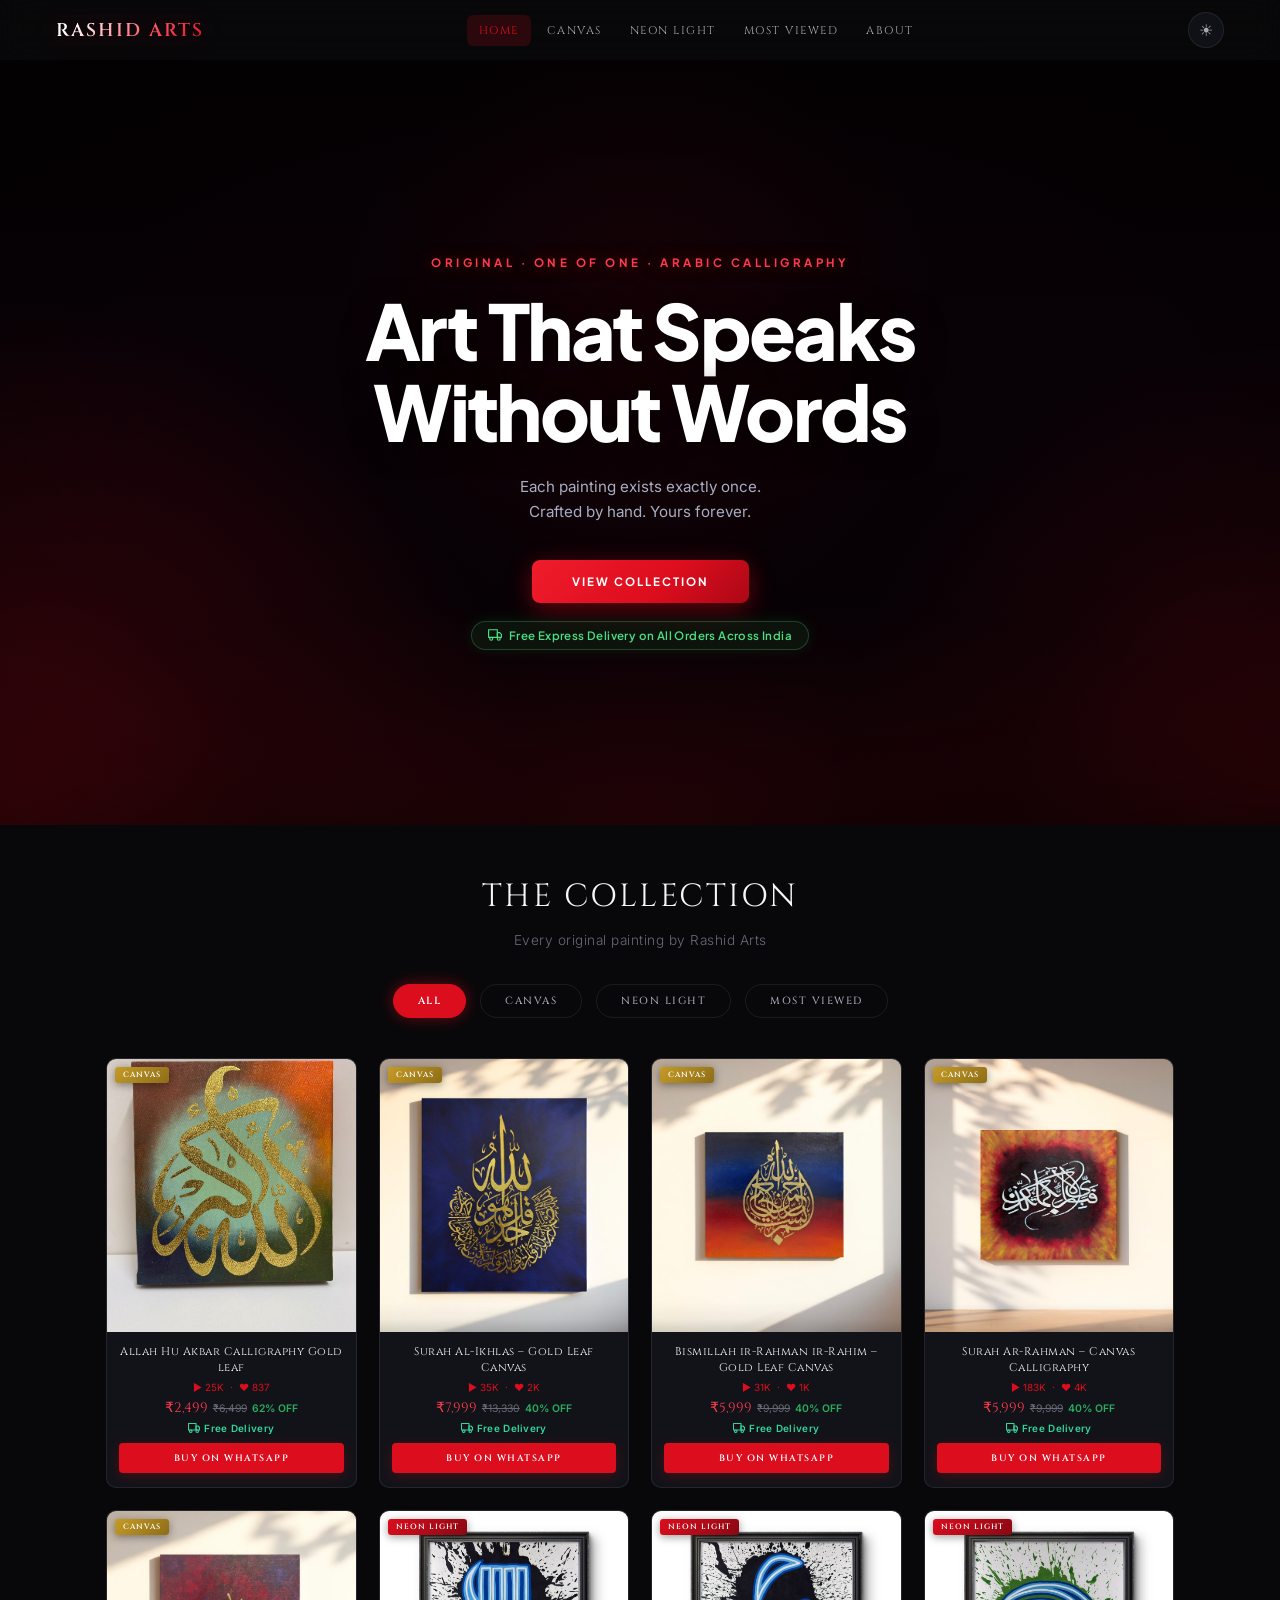
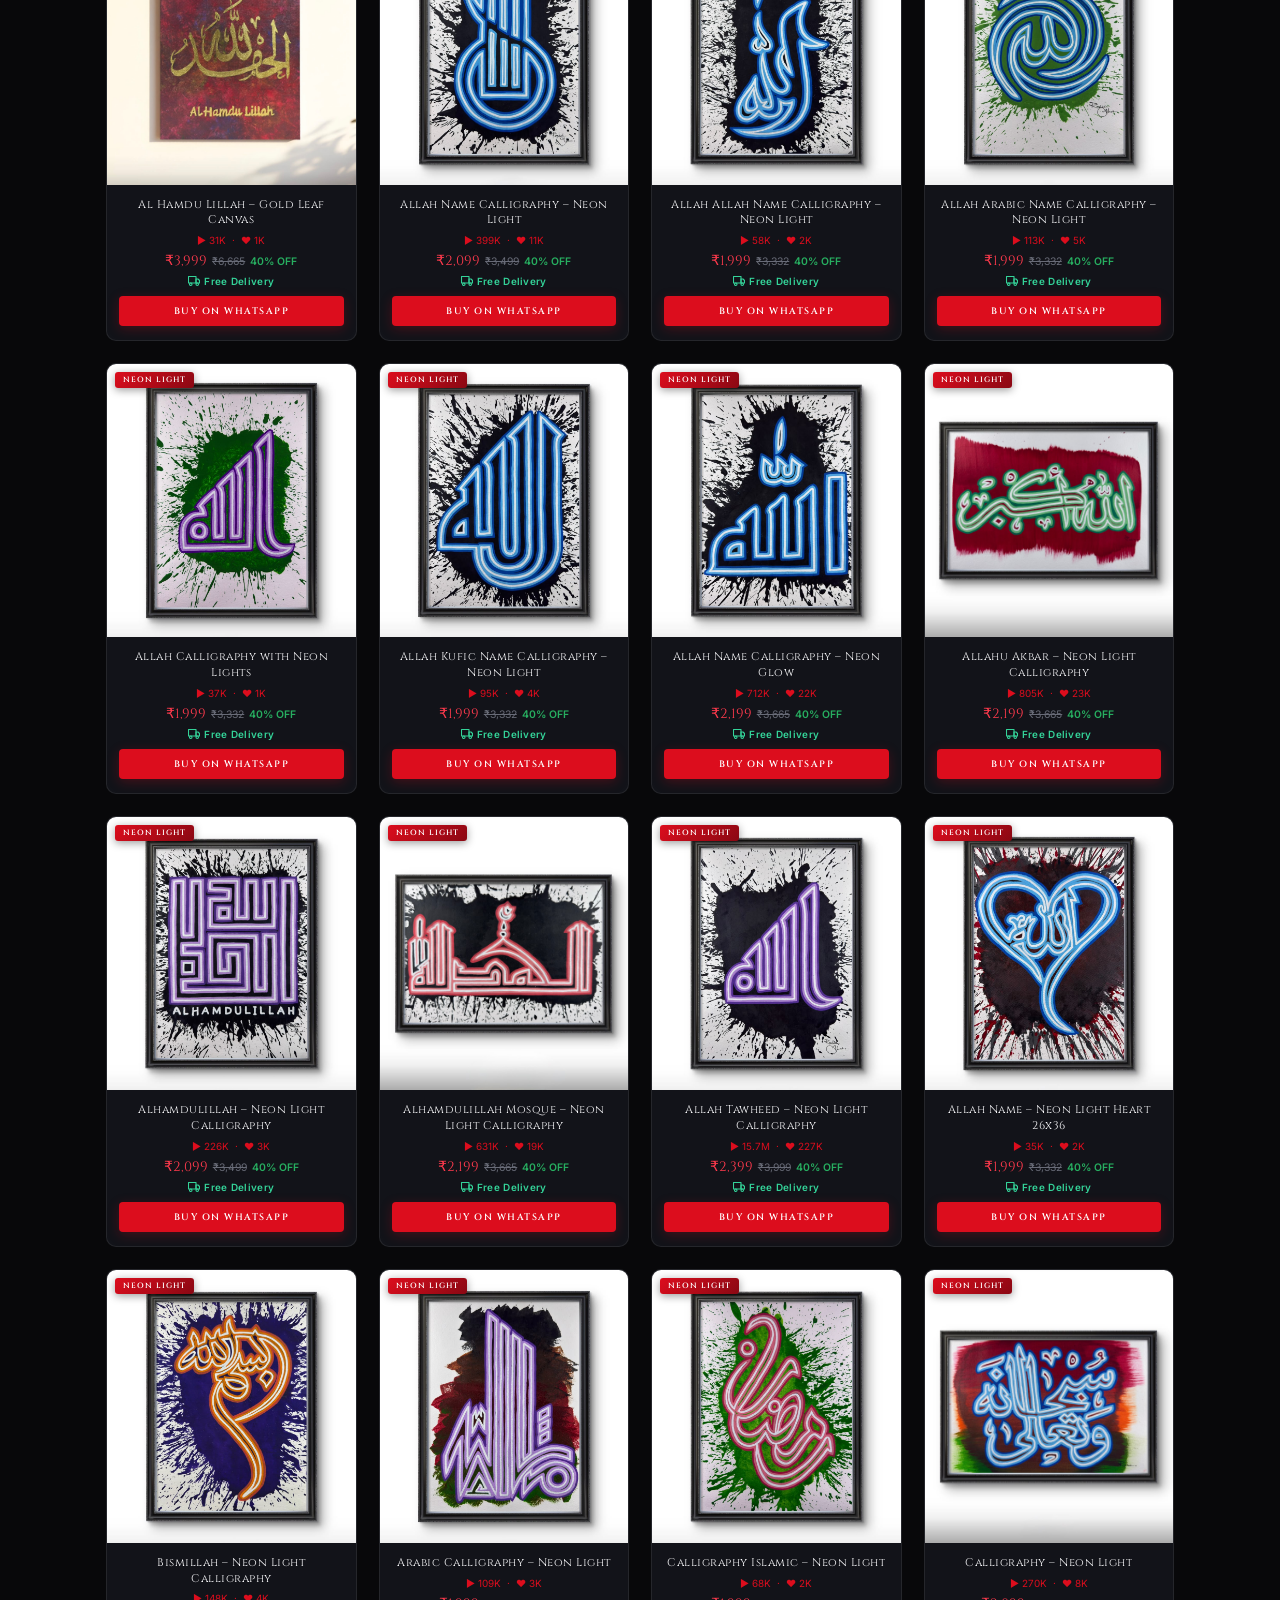
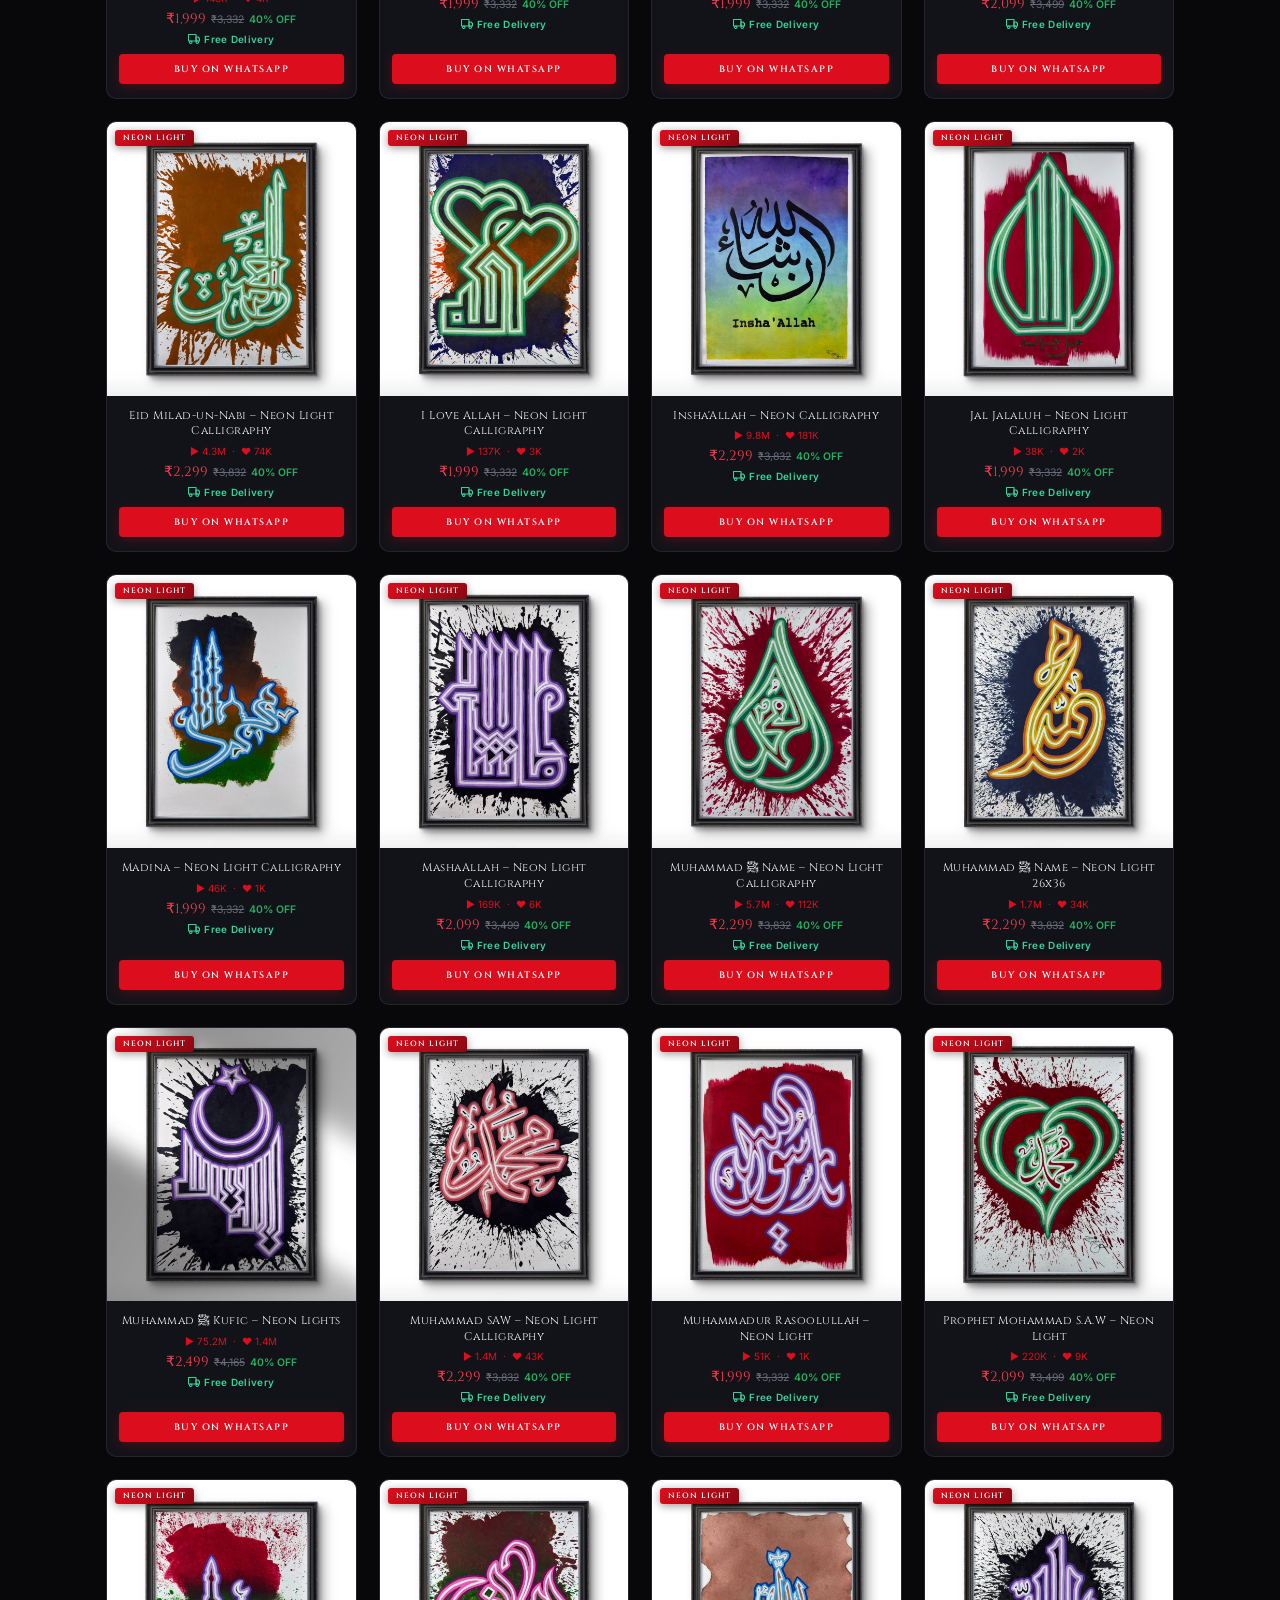
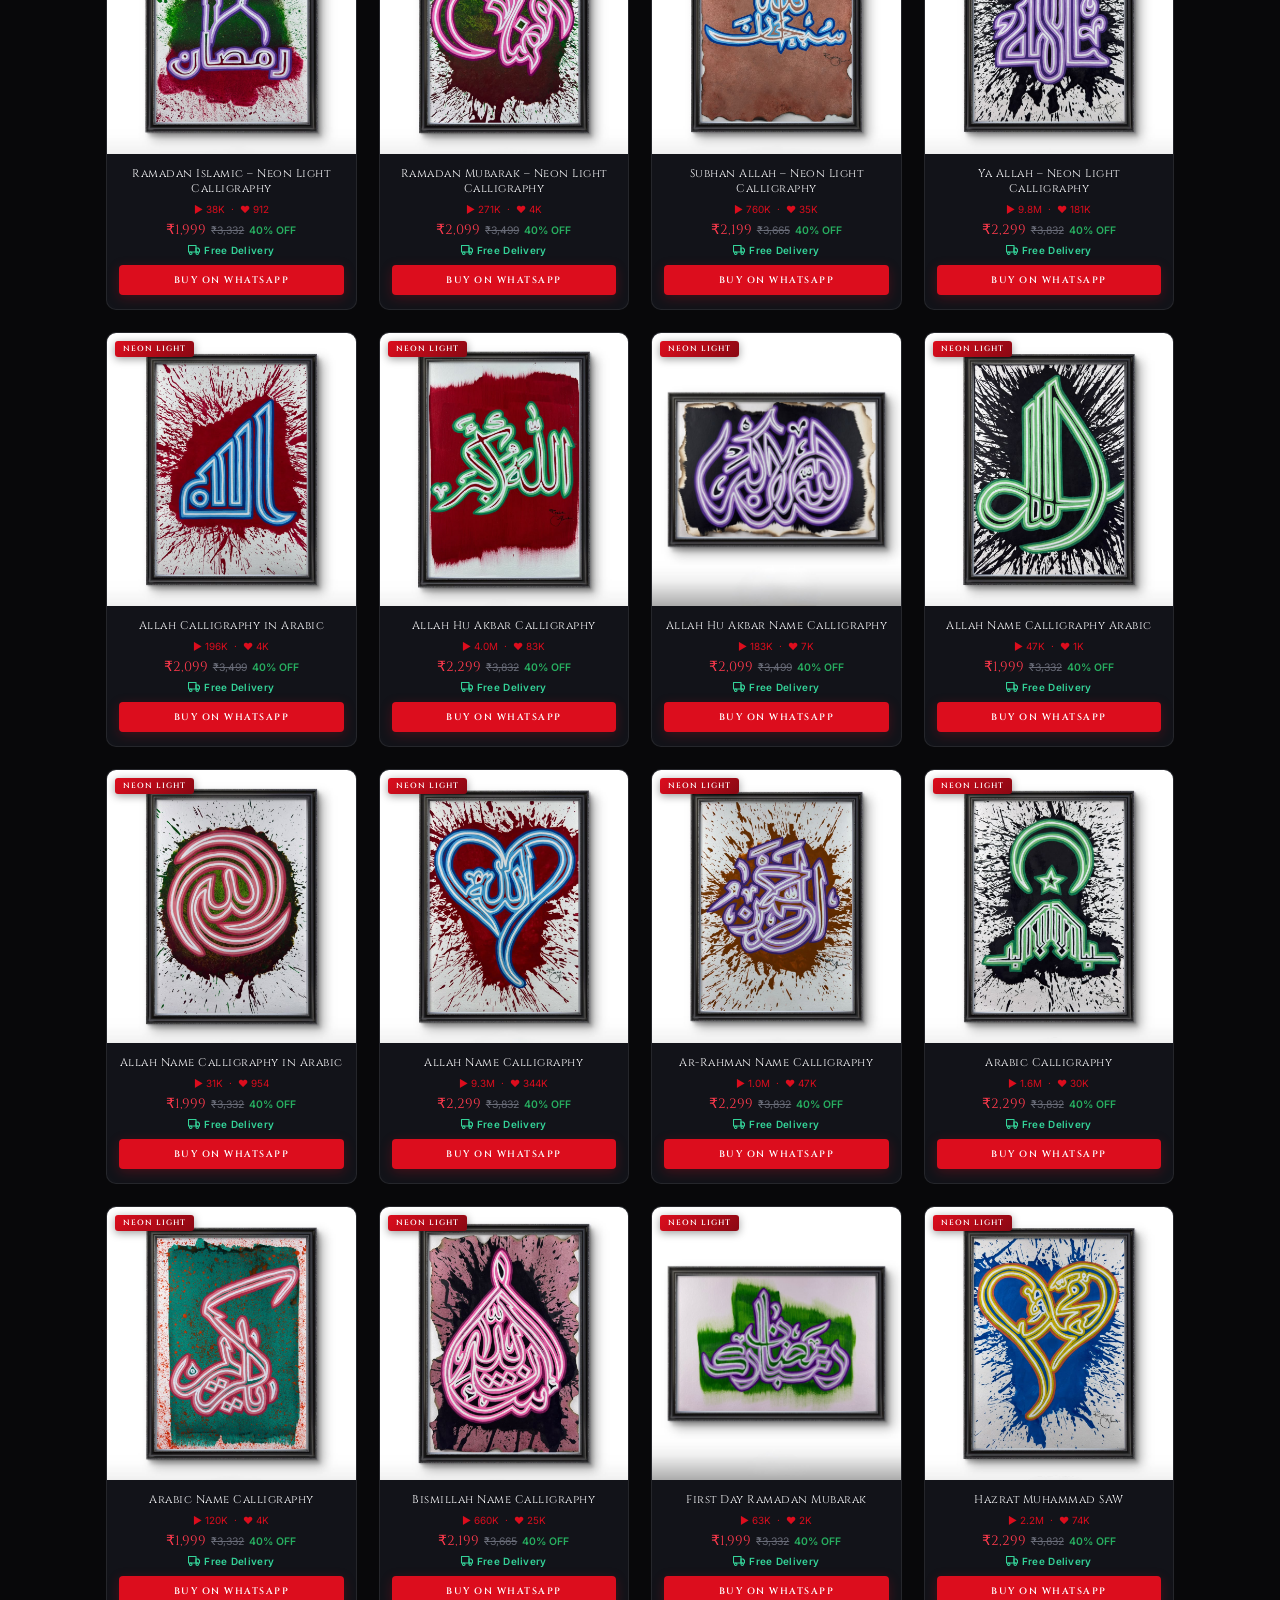
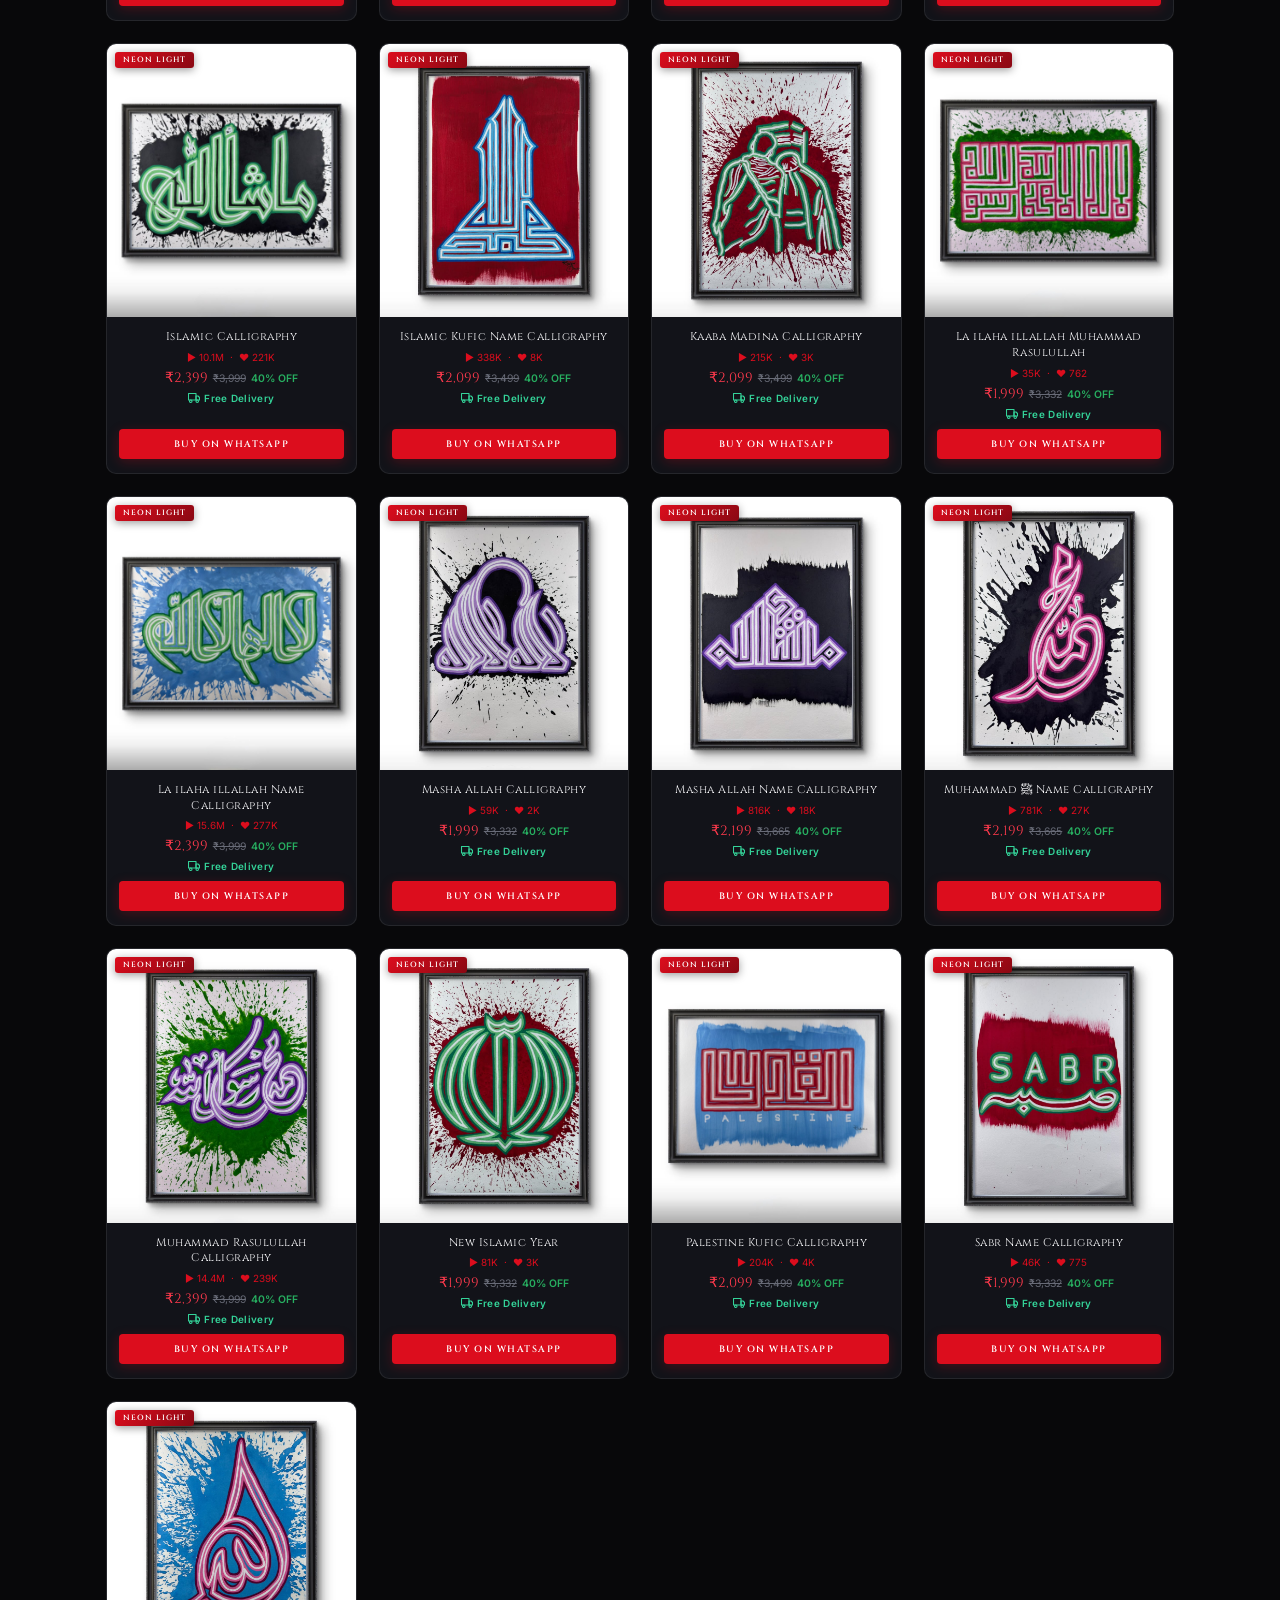
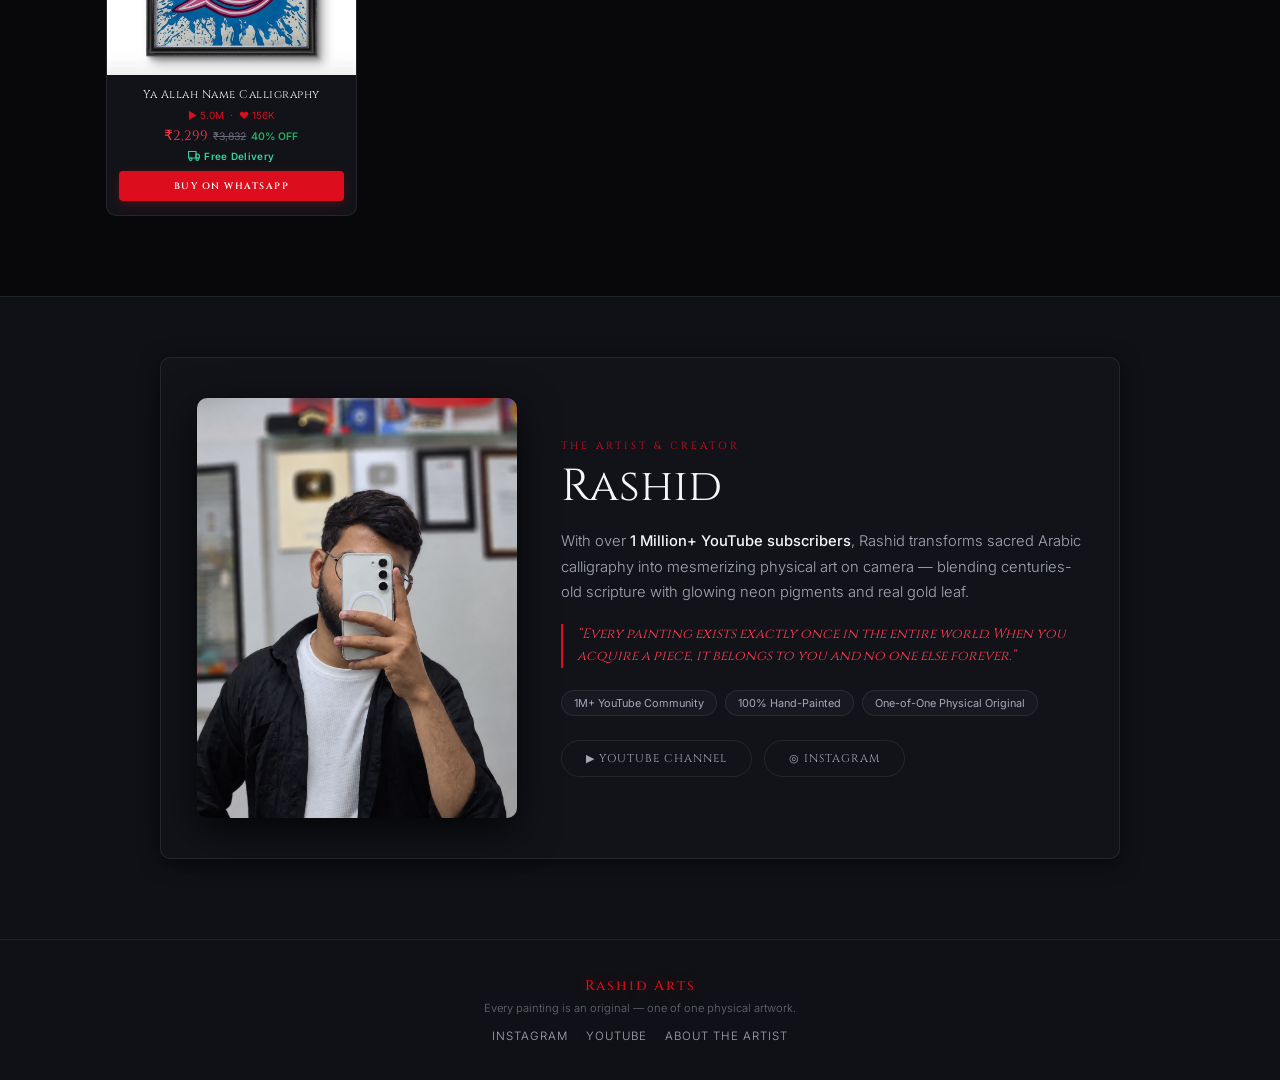
==== commit 3d033140: "fix(pricing): restore neon tiered pricing (₹1,999 - ₹2,499) with 40% OFF and prevent mobile admin st" ====
--- a/index.html
+++ b/index.html
@@ -159,7 +159,7 @@
         </div>
         <div class="pd-delivery-badge">
           <svg class="truck-icon" width="14" height="14" viewBox="0 0 24 24" fill="none" stroke="currentColor" stroke-width="2" stroke-linecap="round" stroke-linejoin="round"><rect x="1" y="3" width="15" height="13"></rect><polygon points="16 8 20 8 23 11 23 16 16 16 16 8"></polygon><circle cx="5.5" cy="18.5" r="2.5"></circle><circle cx="18.5" cy="18.5" r="2.5"></circle></svg>
-          <span>Free Express Delivery Across India &middot; 100% Insured Transit</span>
+          <span>Free Express Delivery Across India</span>
         </div>
         <p class="pd-one-of-one">&#10022; One of One &#183; Only this original exists</p>
         <a id="pd-wa-btn" href="#" target="_blank" class="btn-whatsapp">
@@ -240,7 +240,7 @@
 </footer>
 
 <!-- ======= SCRIPTS ======= -->
-<script src="products.js"></script>
+<script src="products.js?v=tier-2"></script>
 <script src="app.js?v=deliv-1"></script>
 </body>
 </html>
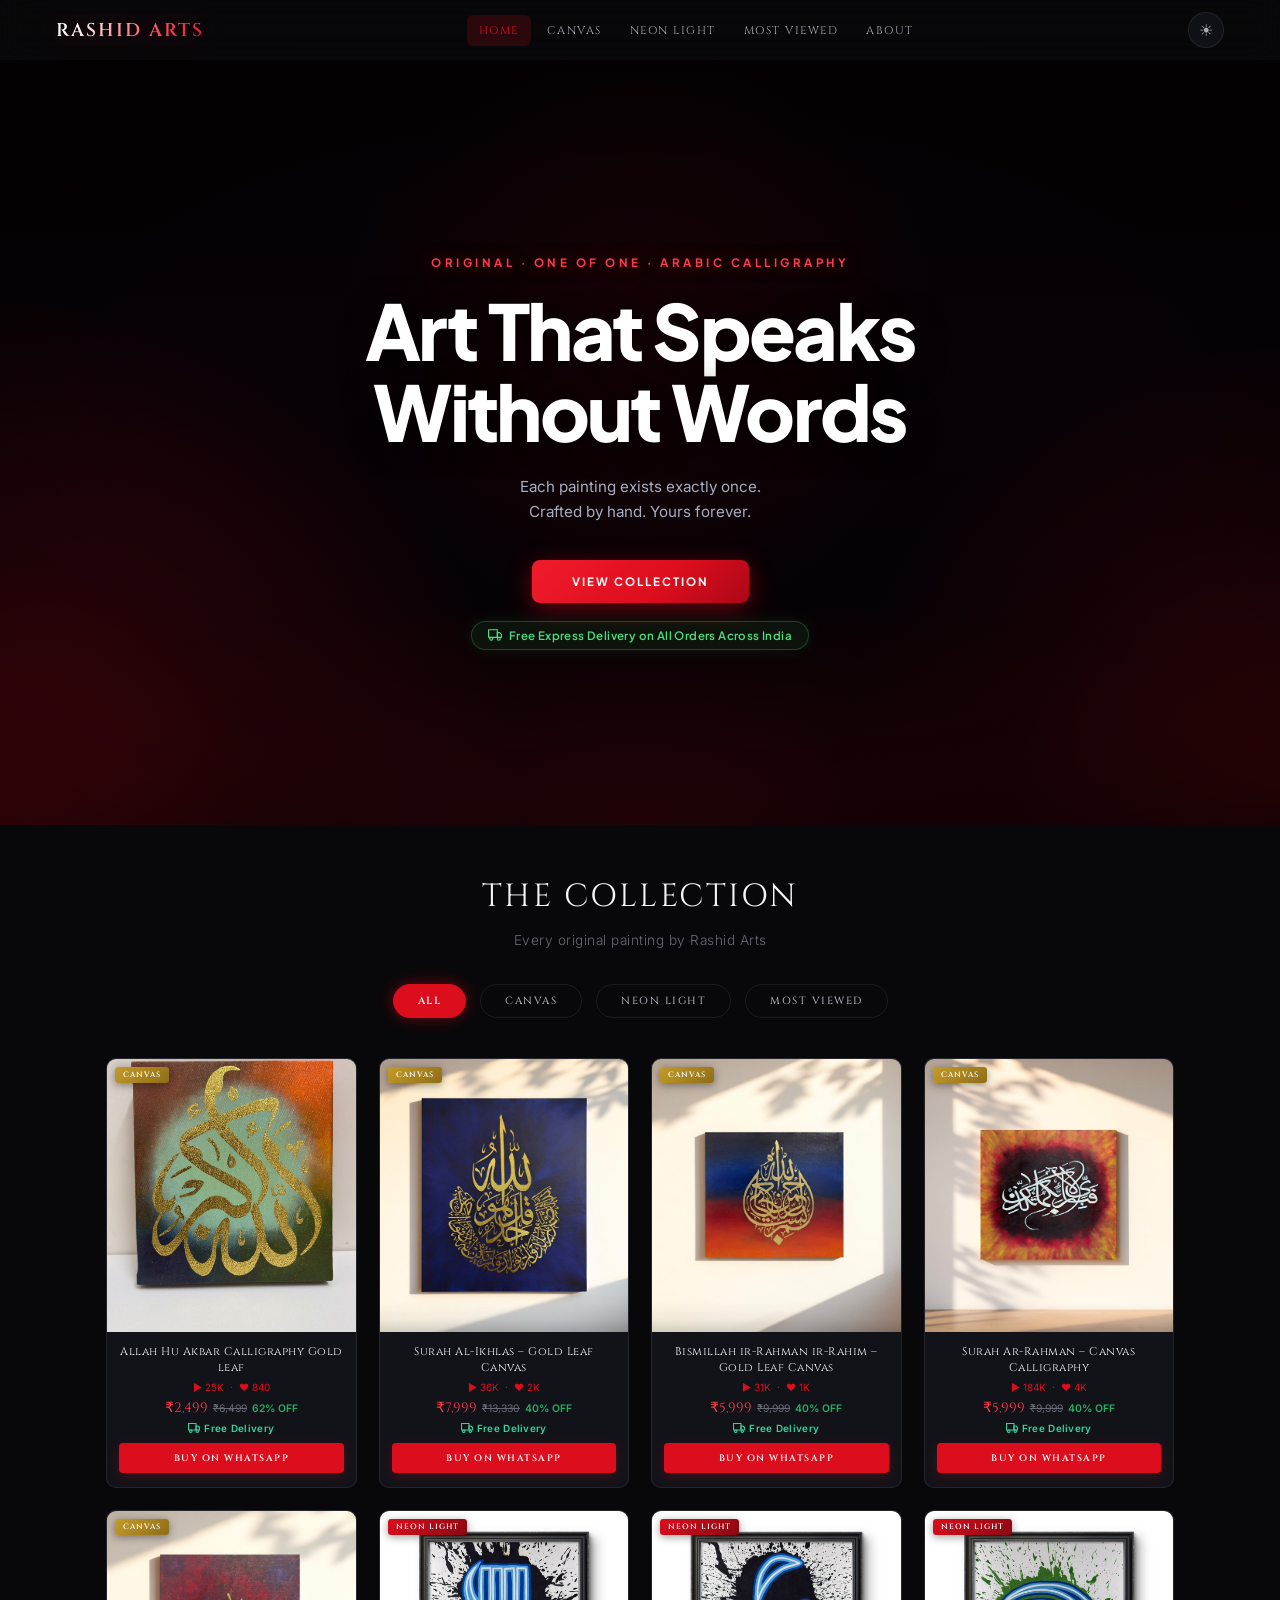
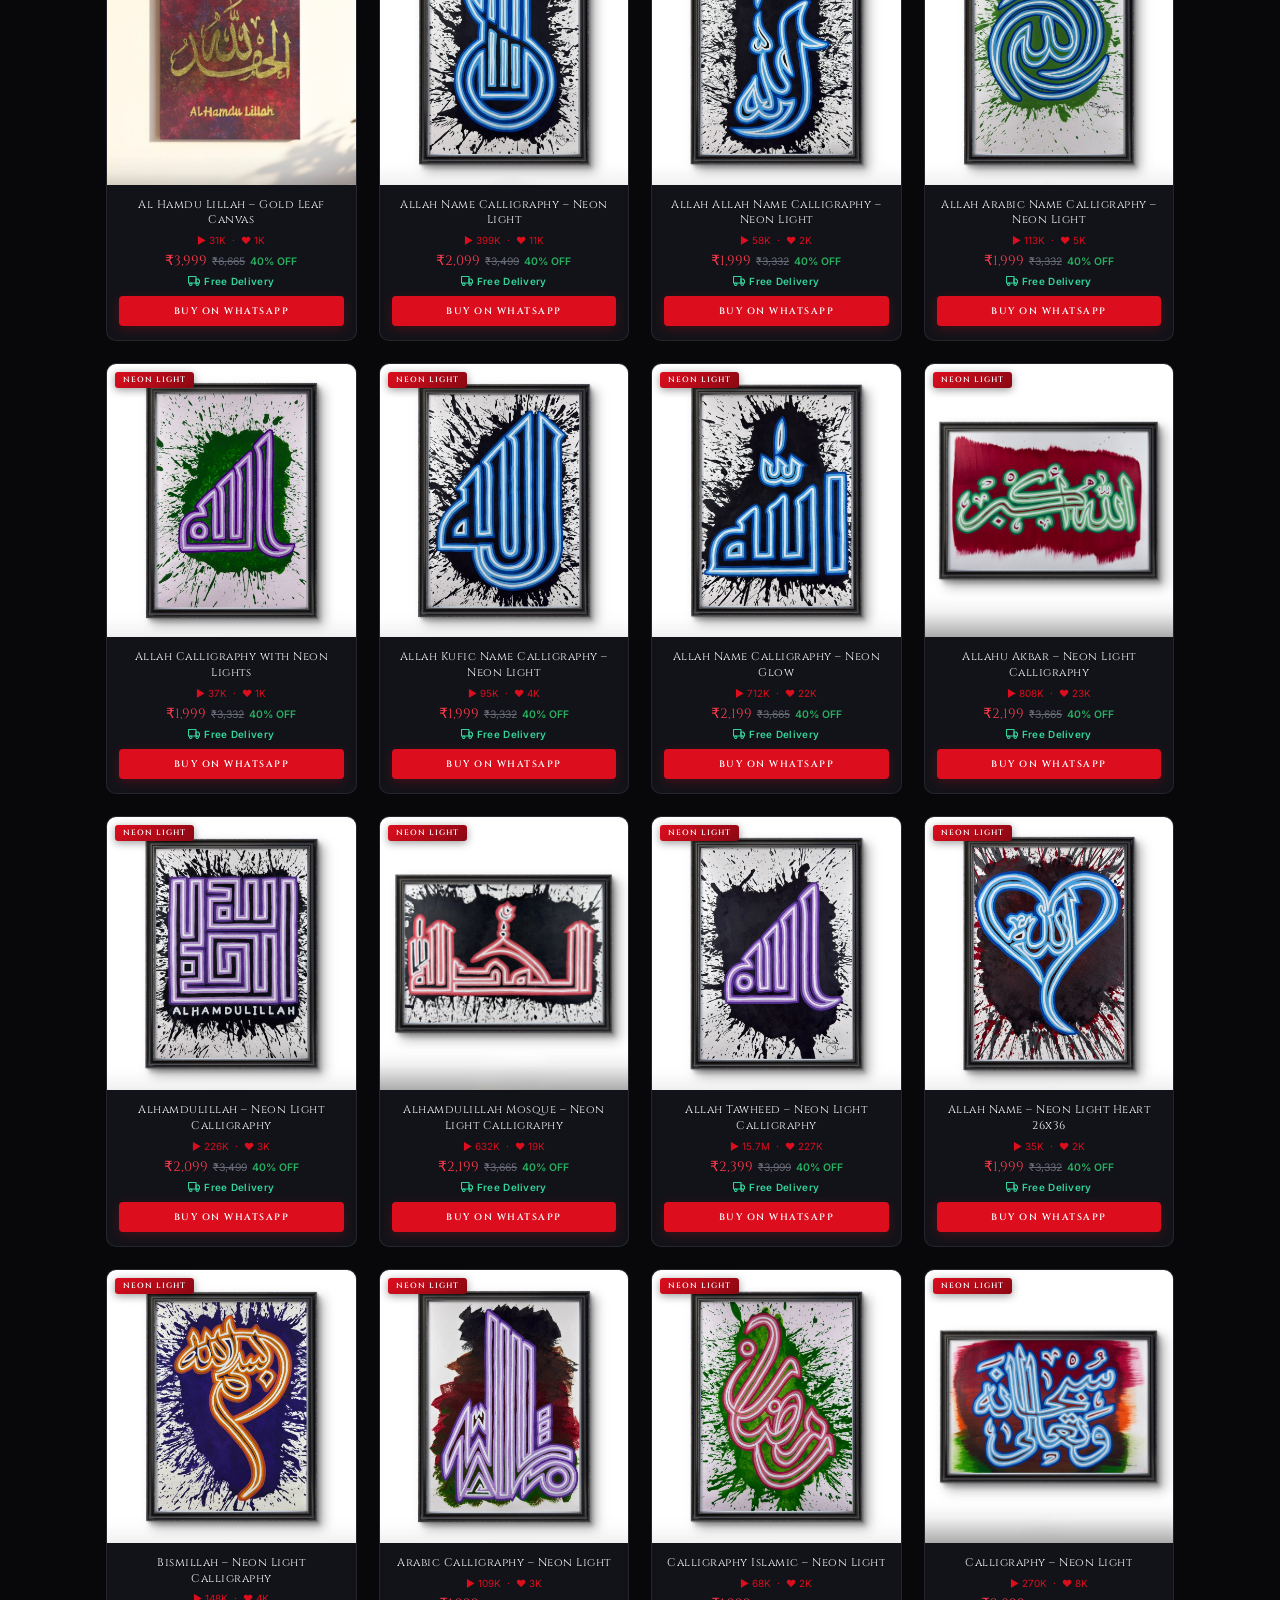
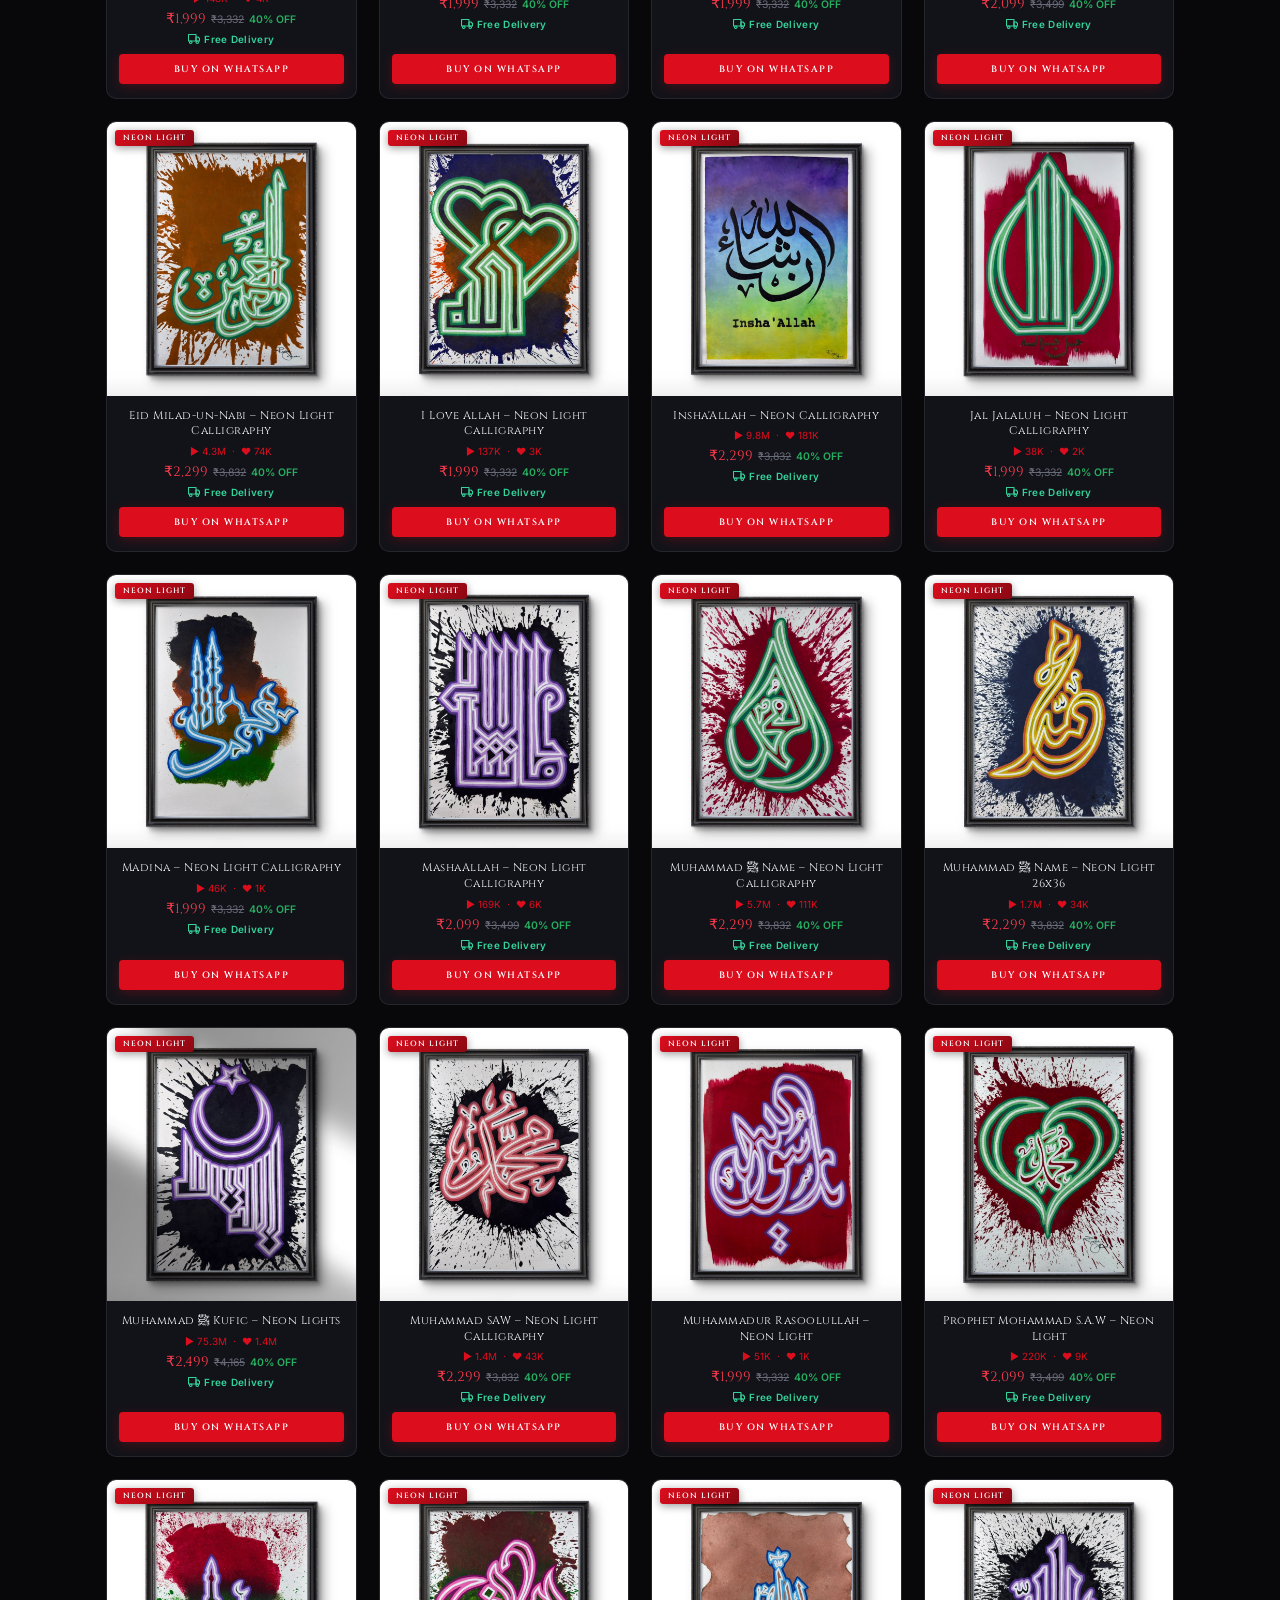
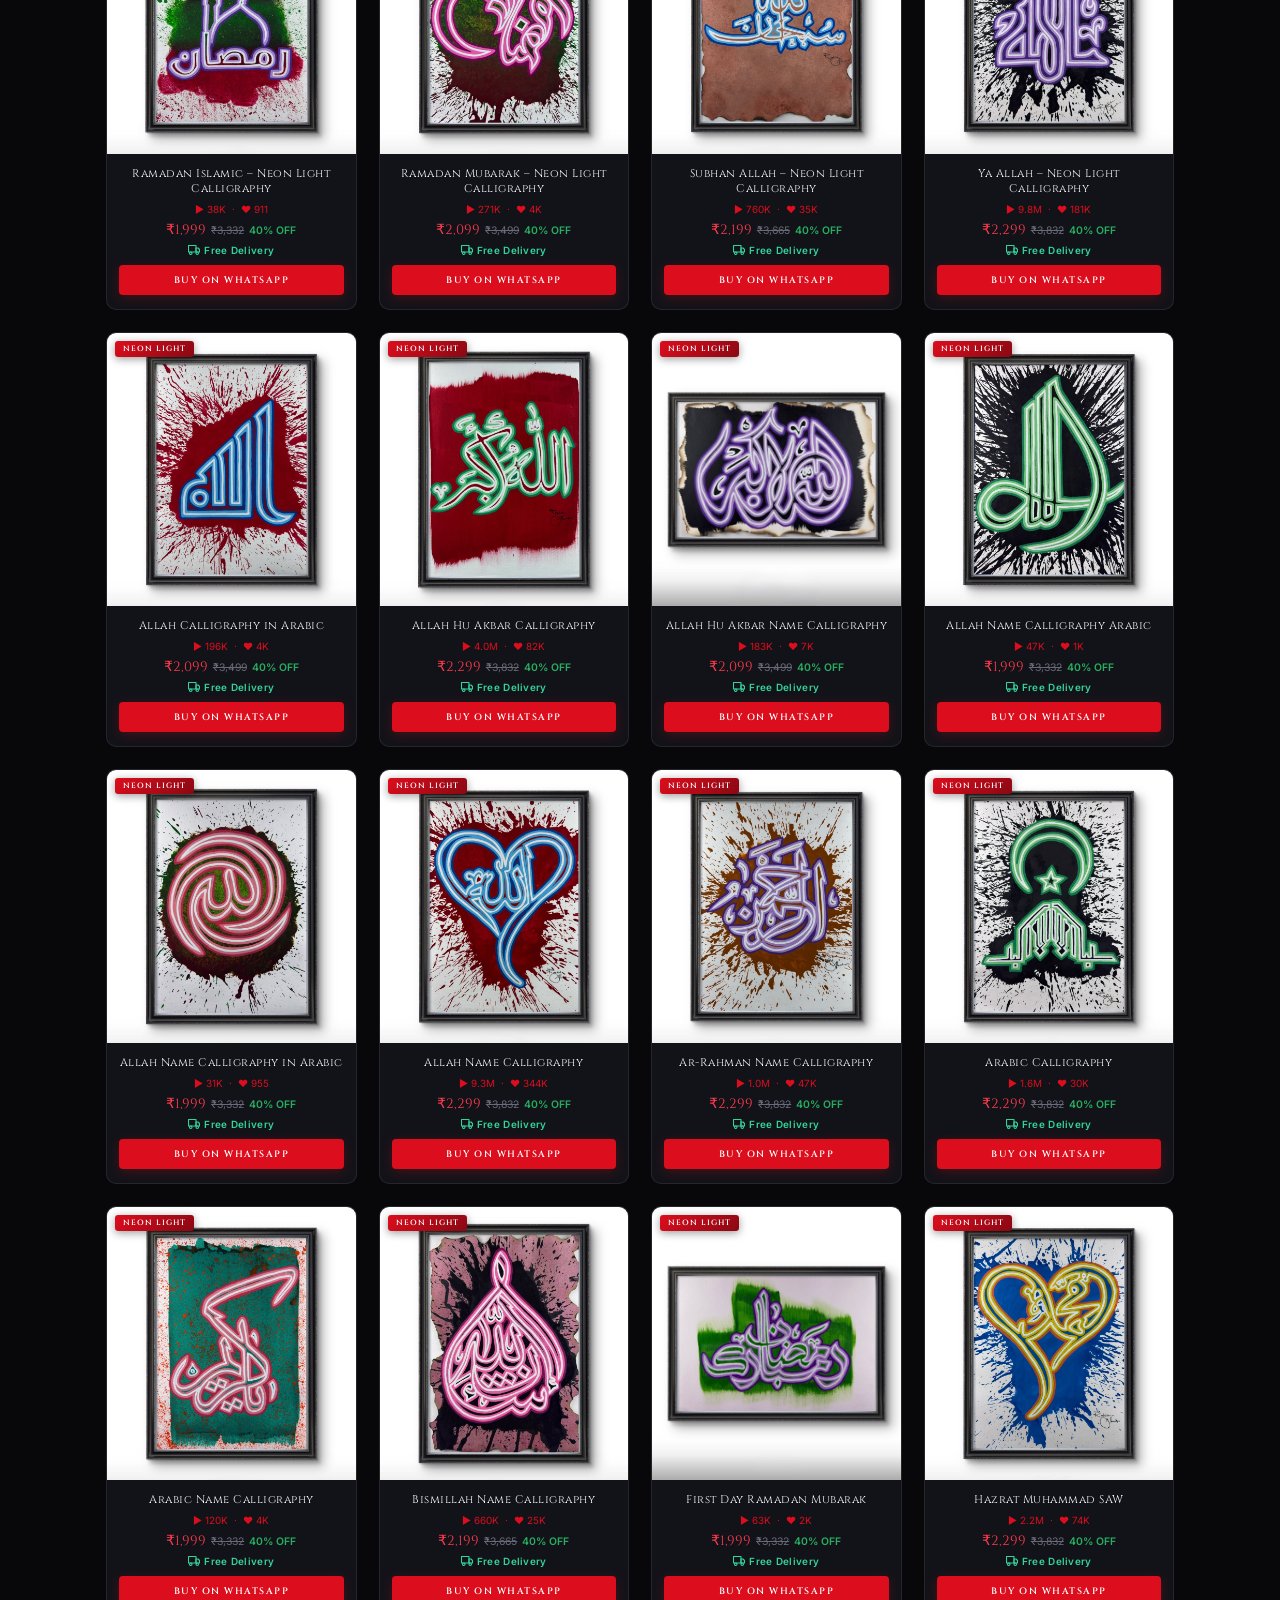
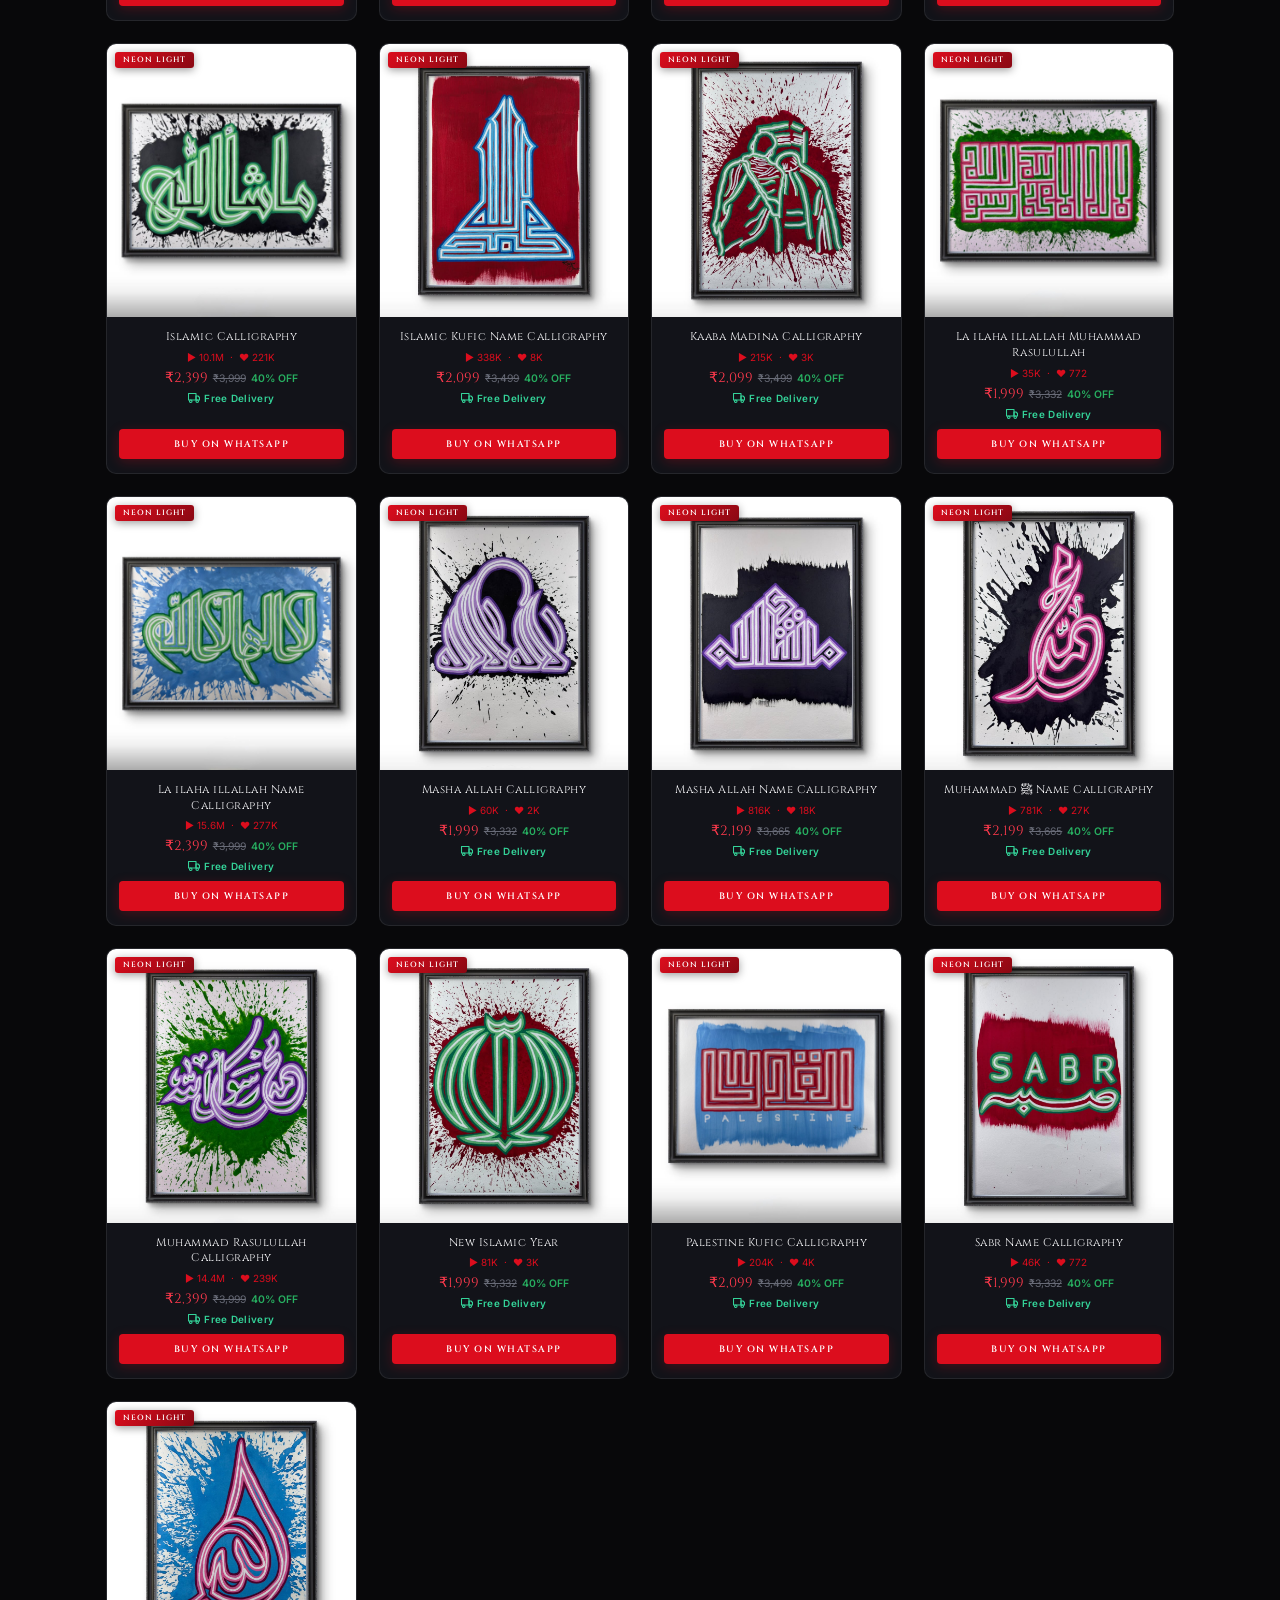
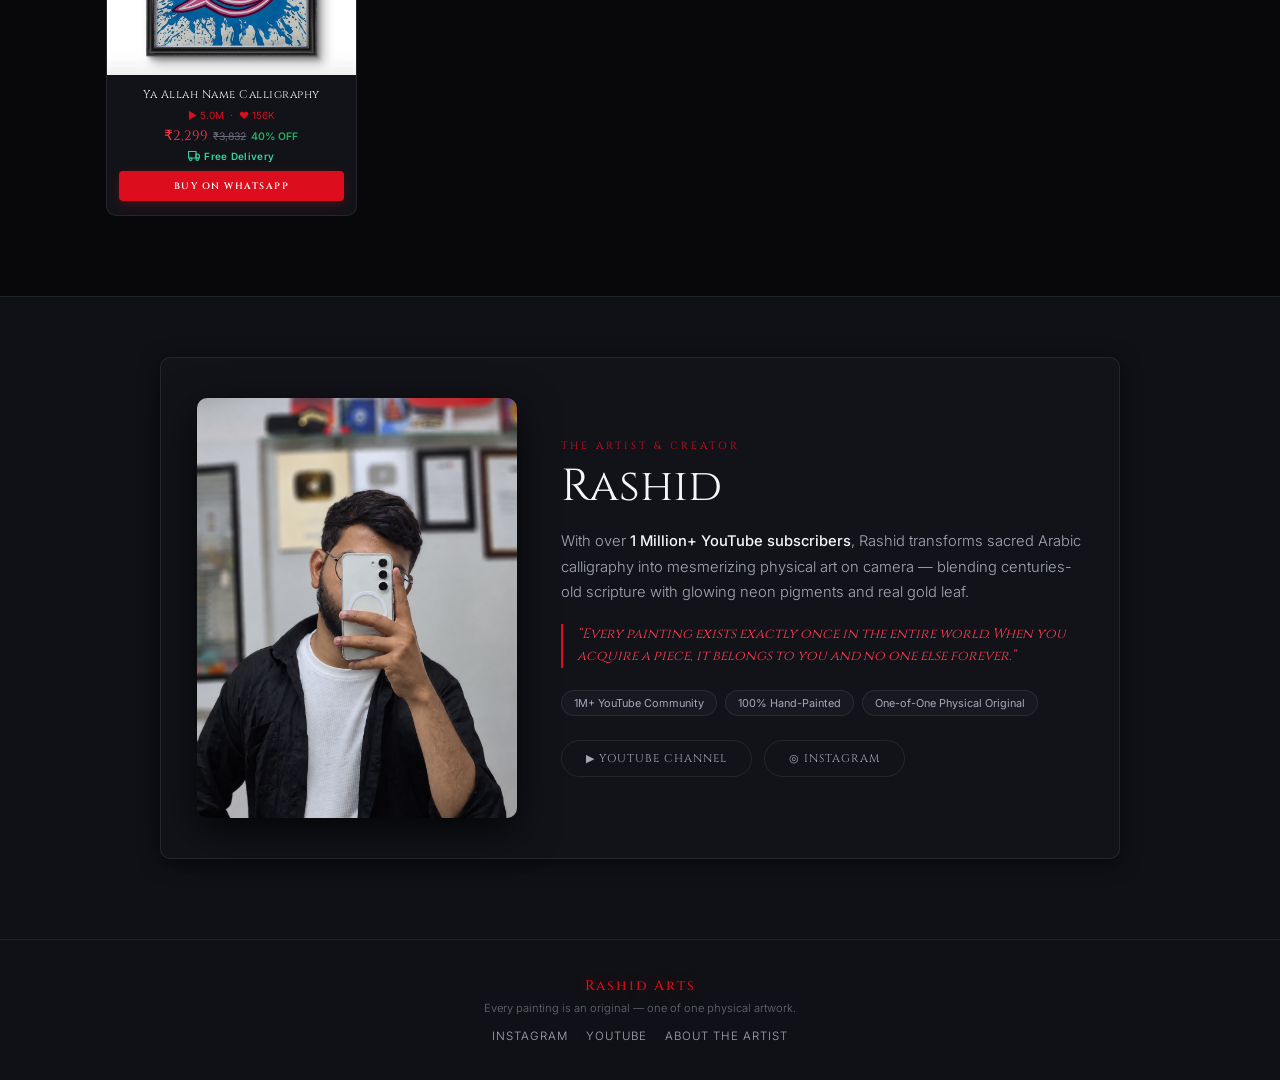
==== commit e6841129: "fix(navigation): add browser history support so mobile back button returns to gallery instead of exi" ====
--- a/index.html
+++ b/index.html
@@ -122,7 +122,7 @@
 <!-- ======= PRODUCT DETAIL PAGE ======= -->
 <div id="page-product" style="display:none;">
   <div class="product-detail">
-    <button class="back-btn" onclick="showPage('home')">&#8592; Back</button>
+    <button class="back-btn" onclick="goBack()">&#8592; Back</button>
     <div class="pd-layout">
       <div class="pd-image-wrap">
         <!-- Image slider for canvas paintings with 2 images -->
@@ -190,7 +190,7 @@
 <!-- ======= ABOUT PAGE ======= -->
 <div id="page-about" style="display:none;">
   <div class="about-page">
-    <button class="back-btn" onclick="showPage('home')">&#8592; Back to Store</button>
+    <button class="back-btn" onclick="goBack()">&#8592; Back to Store</button>
     <div class="about-layout">
       <div class="about-img-wrap">
         <img src="images/artist.png" alt="Rashid – Original Arabic Calligraphy Artist" class="about-img">
@@ -241,6 +241,6 @@
 
 <!-- ======= SCRIPTS ======= -->
 <script src="products.js?v=tier-2"></script>
-<script src="app.js?v=deliv-1"></script>
+<script src="app.js?v=nav-1"></script>
 </body>
 </html>
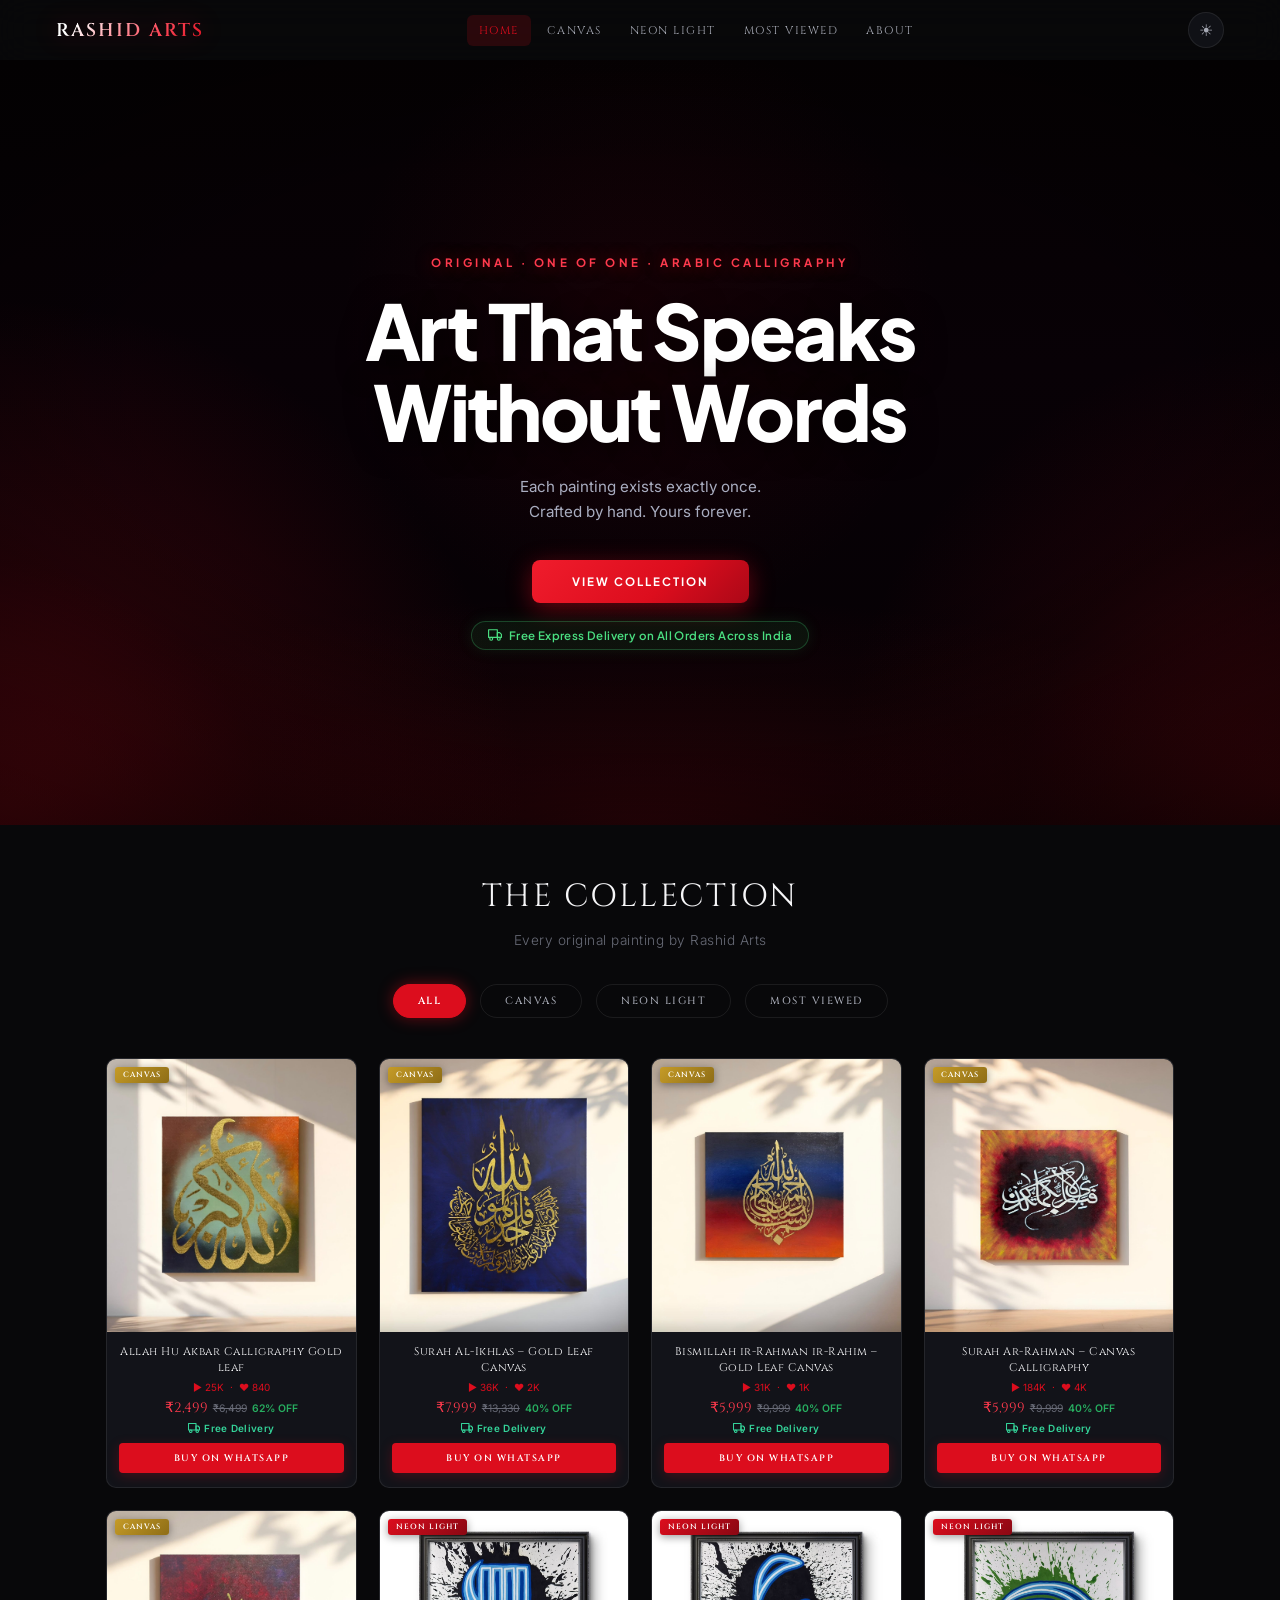
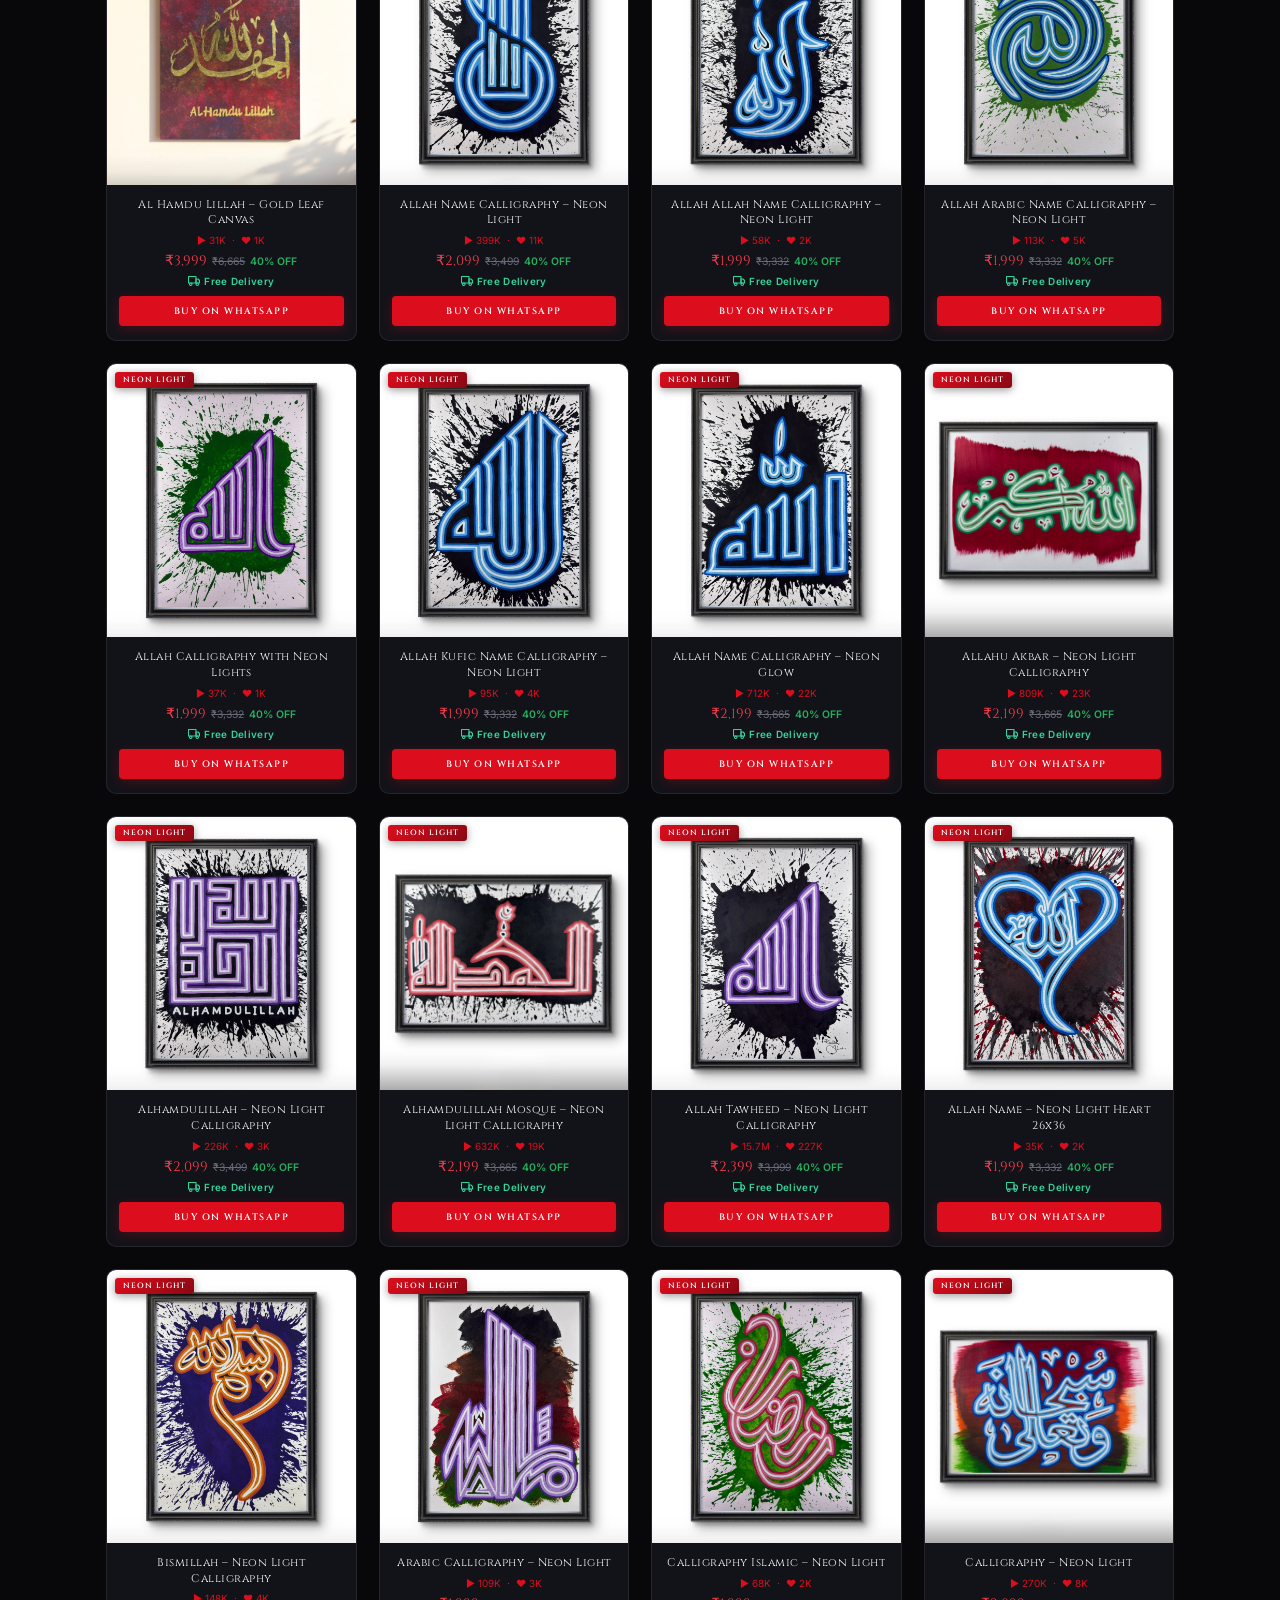
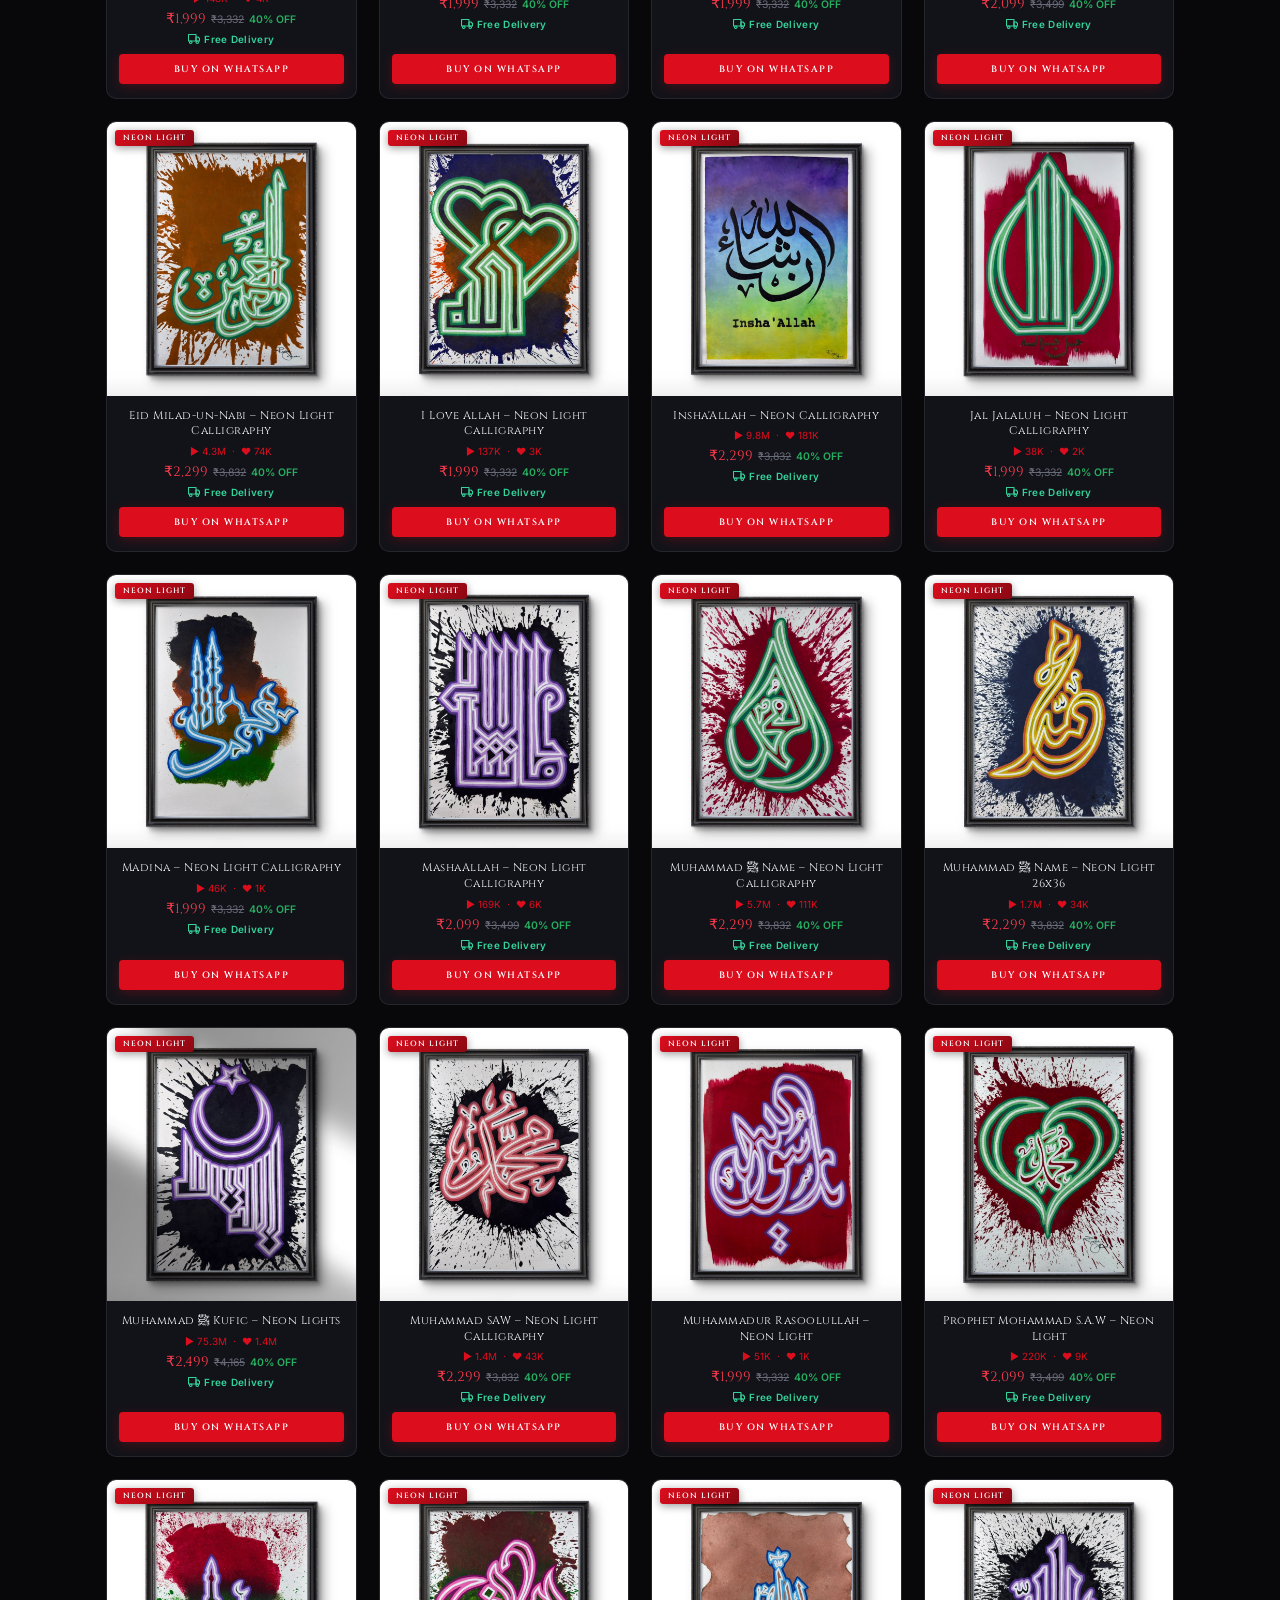
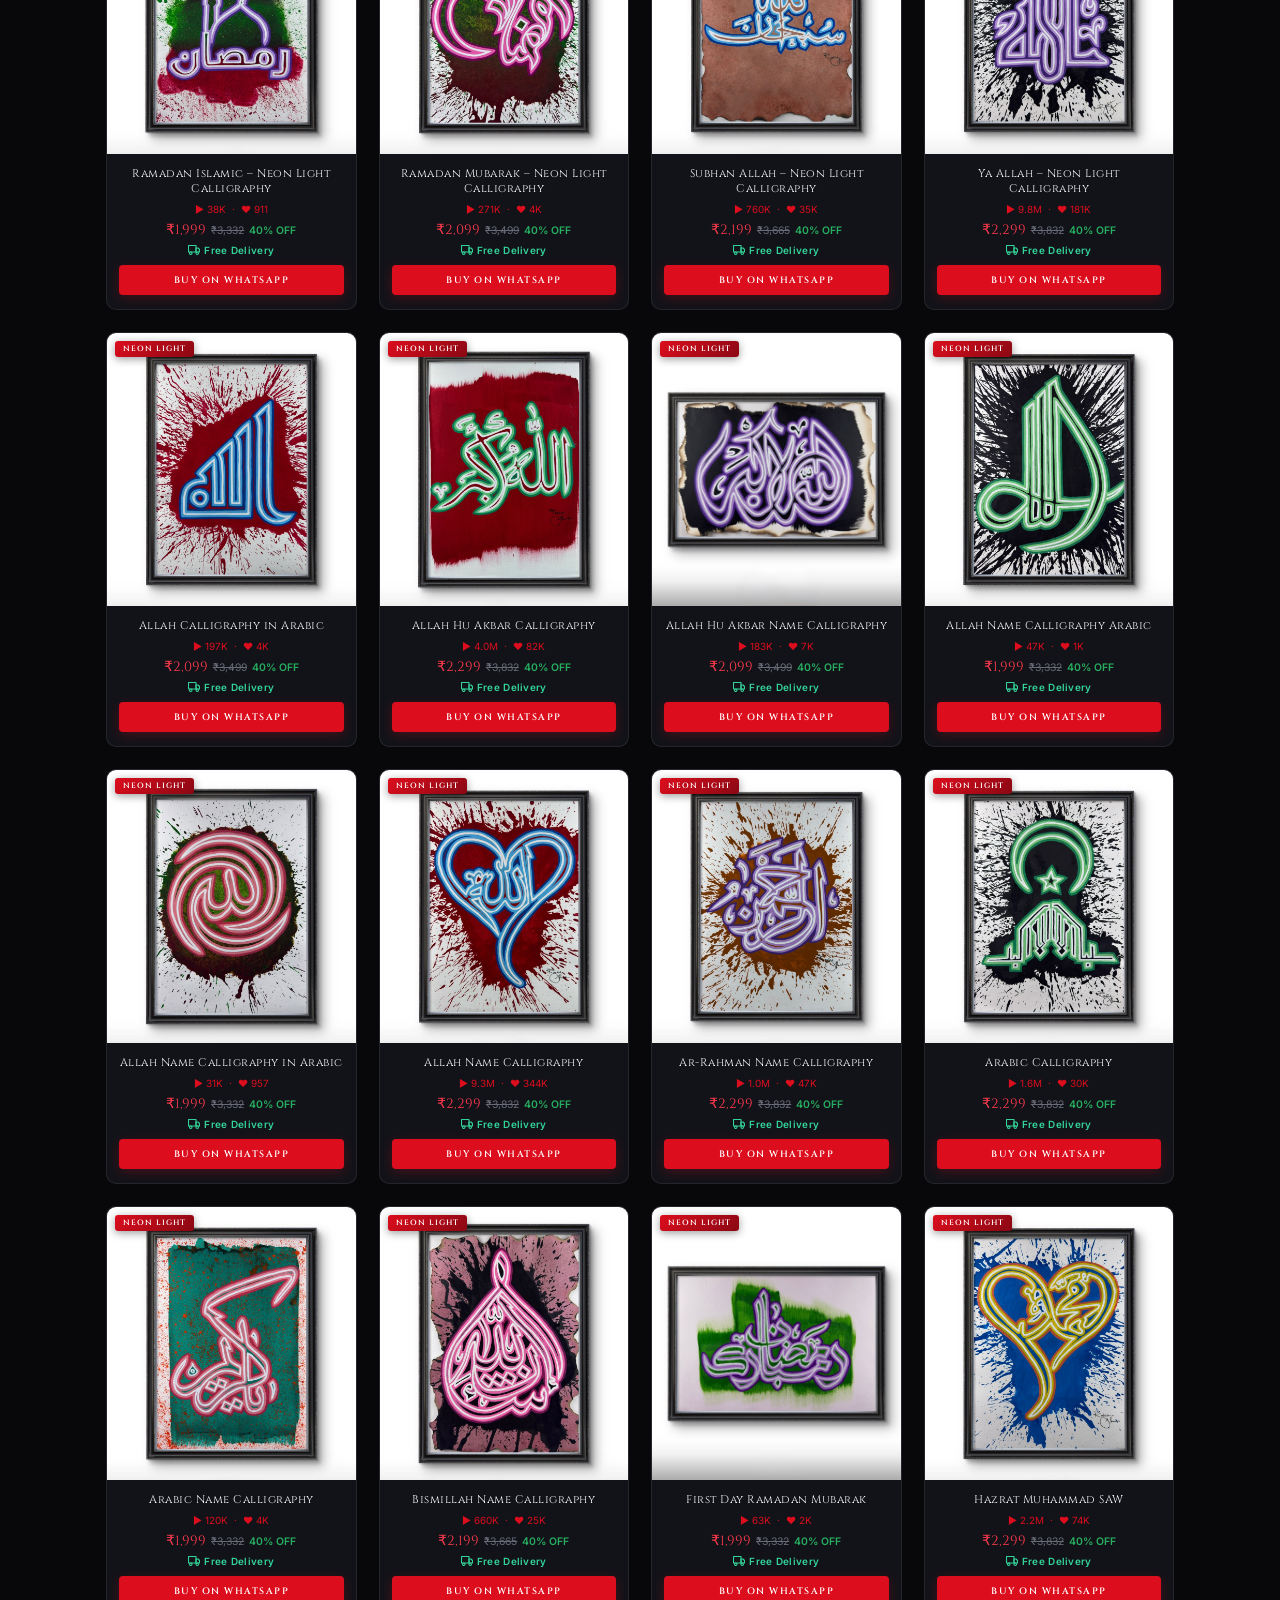
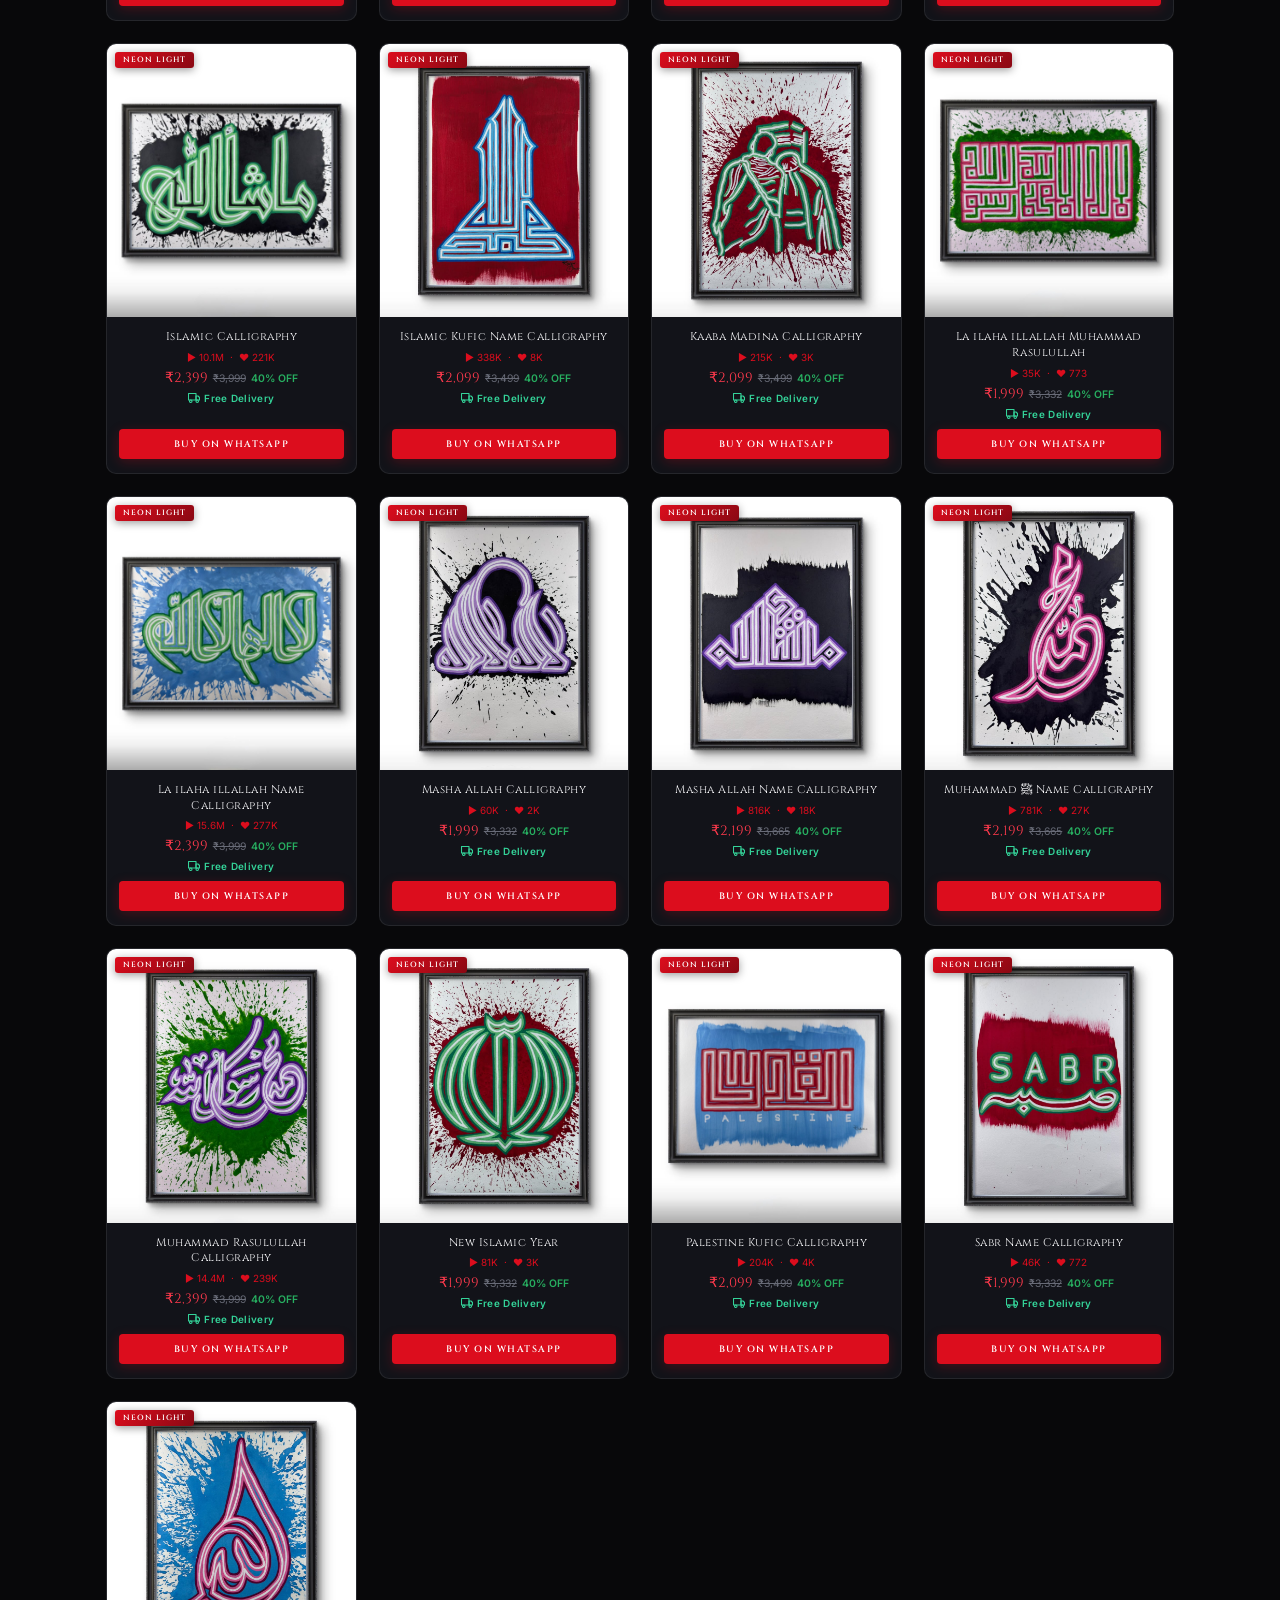
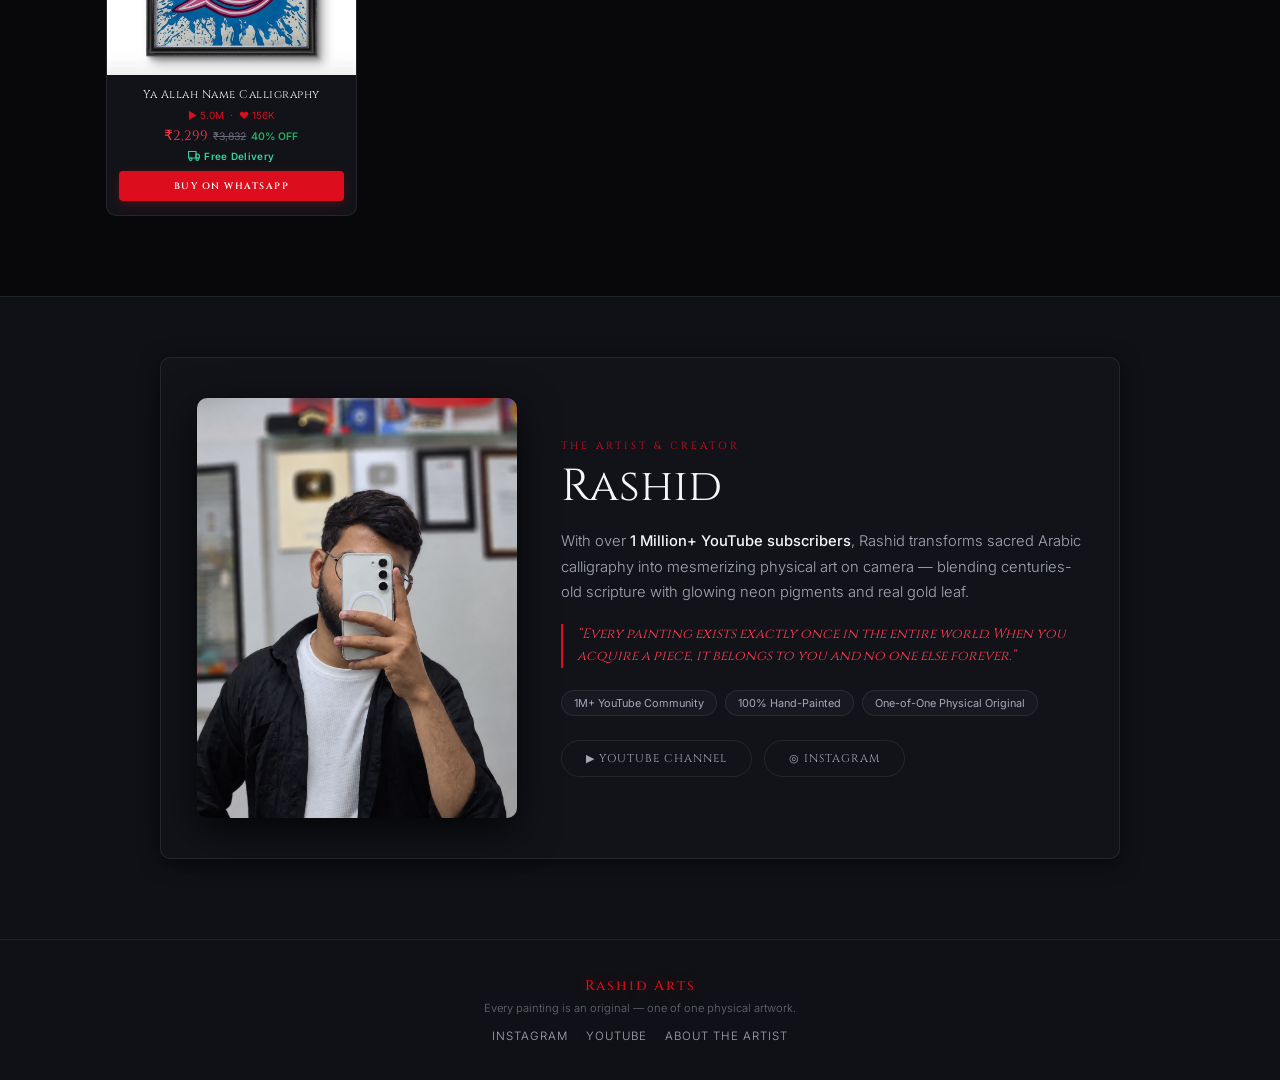
==== commit a091da48: "chore(cache): dynamic timestamp cache buster for products.js so admin updates load immediately" ====
--- a/index.html
+++ b/index.html
@@ -240,7 +240,10 @@
 </footer>
 
 <!-- ======= SCRIPTS ======= -->
-<script src="products.js?v=tier-2"></script>
+<script>
+  // Ensure product updates and new images from admin panel load immediately without cache delay
+  document.write('<script src="products.js?t=' + Math.floor(Date.now() / 30000) + '"><\/script>');
+</script>
 <script src="app.js?v=nav-1"></script>
 </body>
 </html>
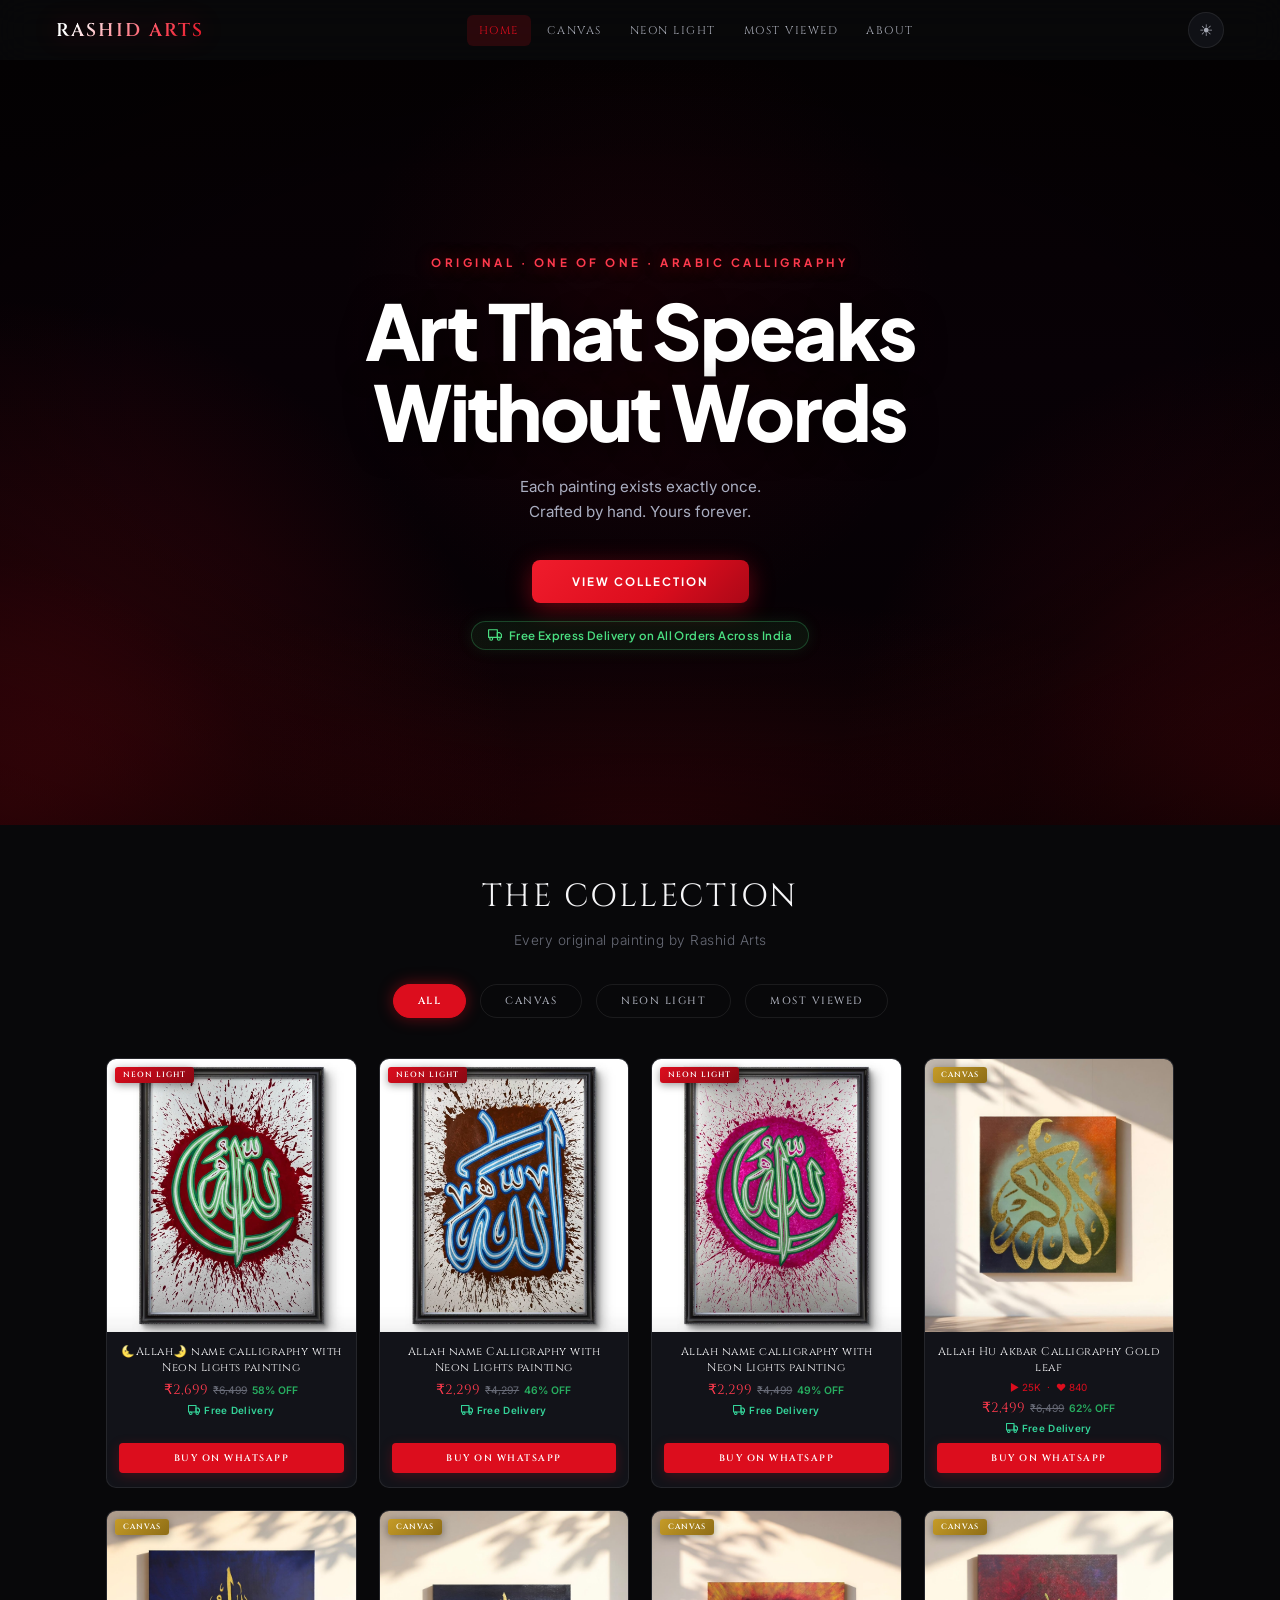
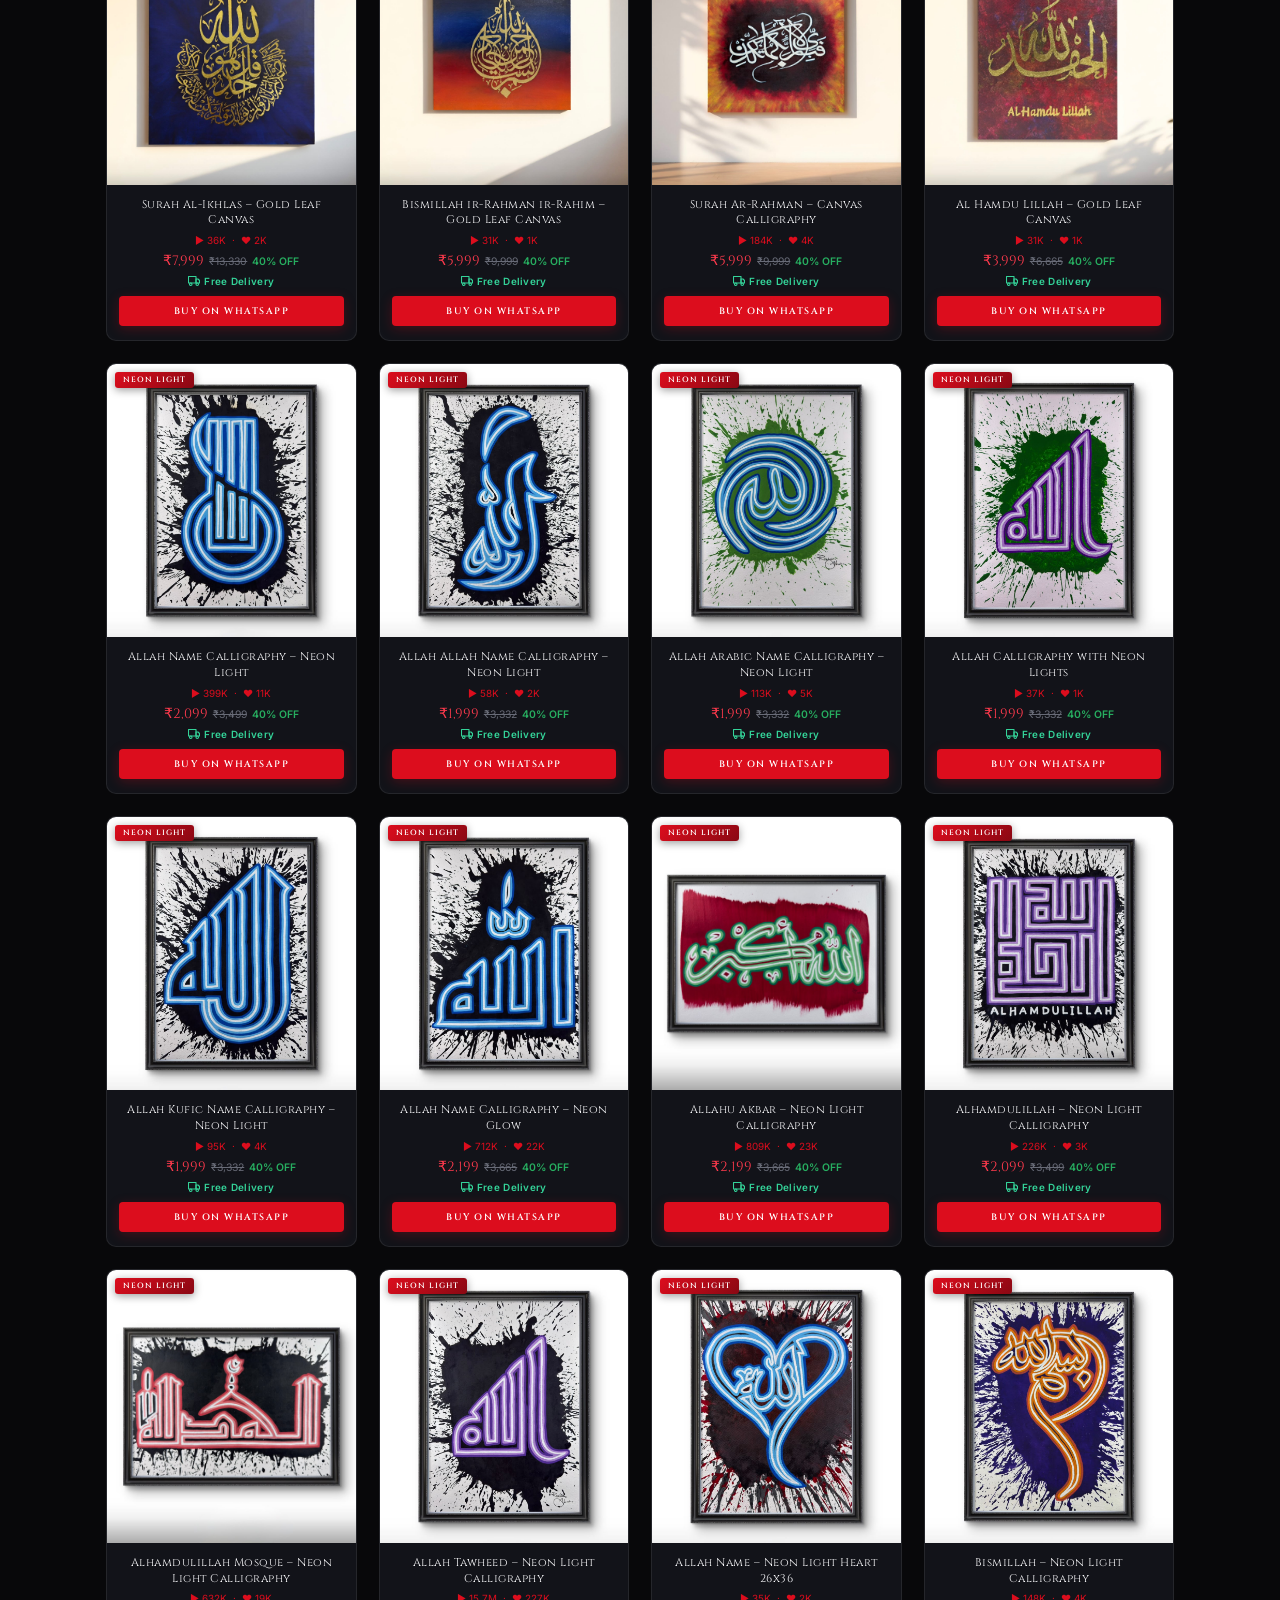
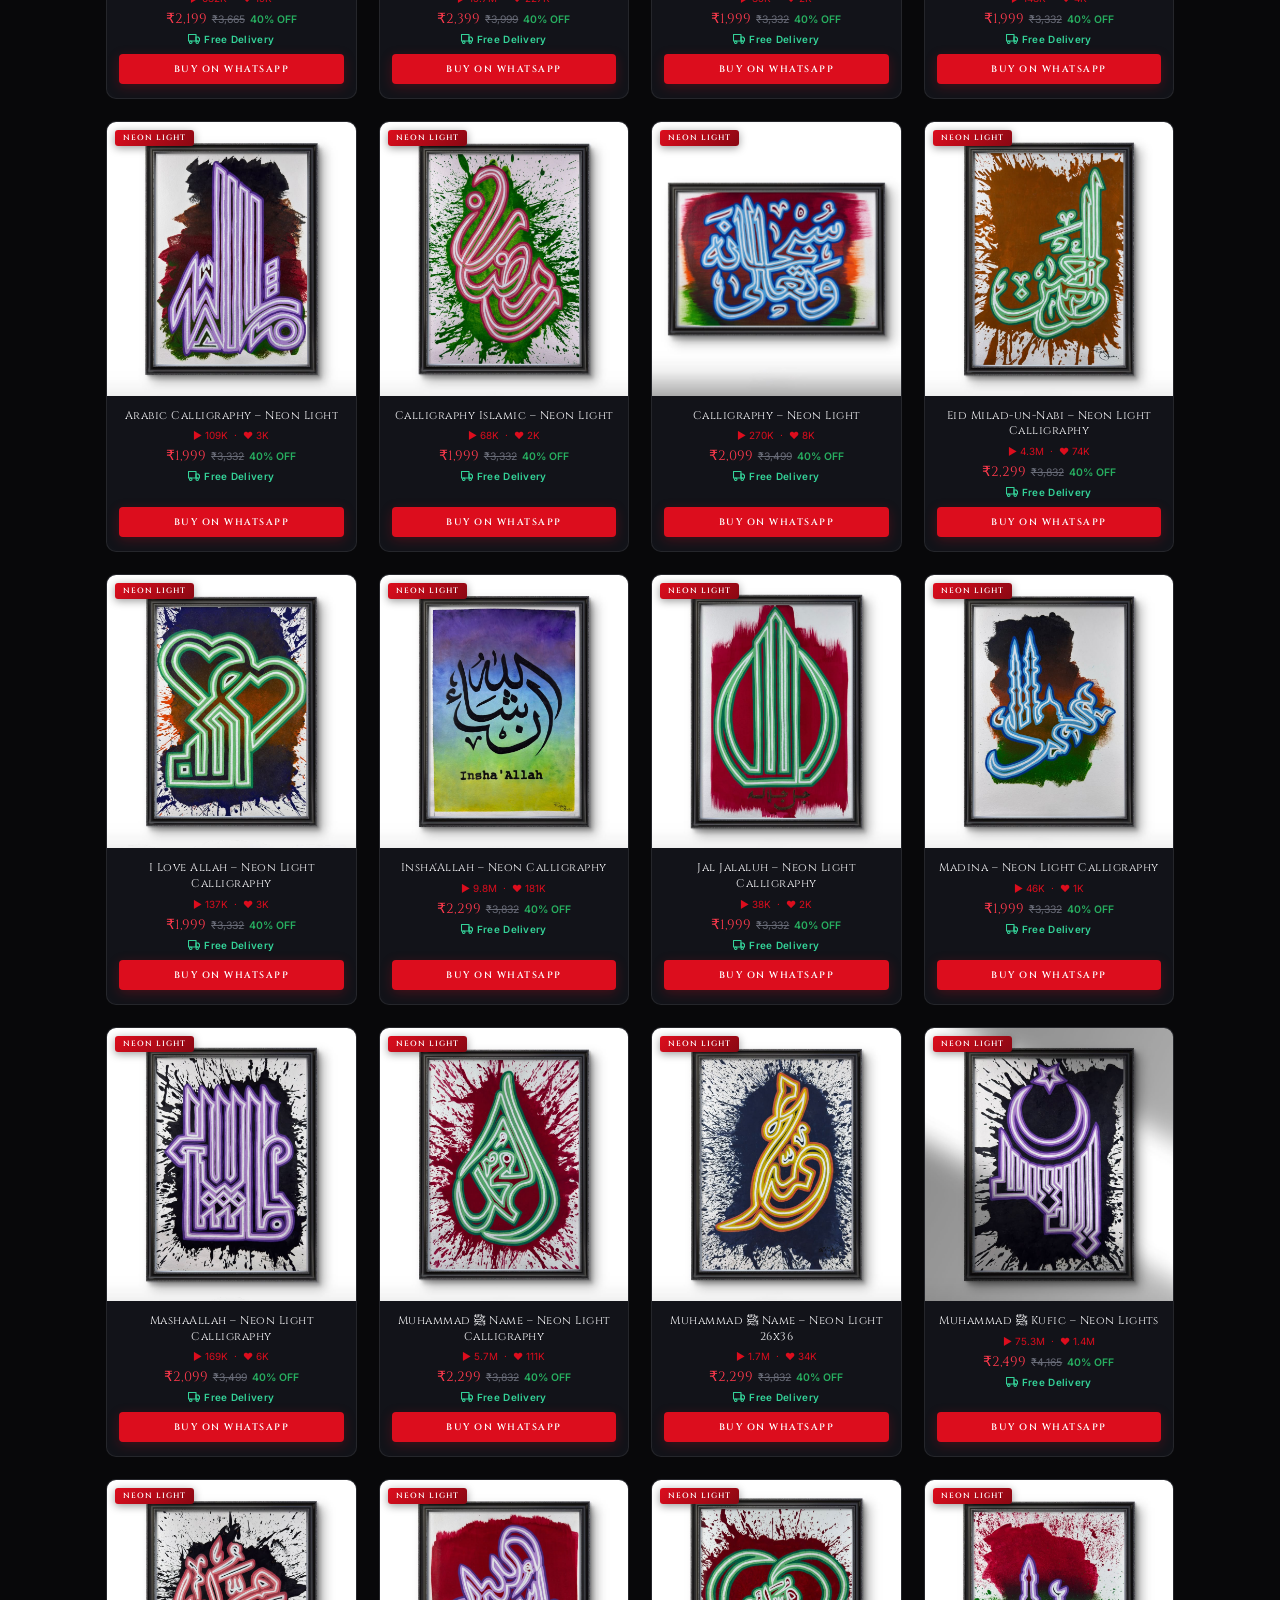
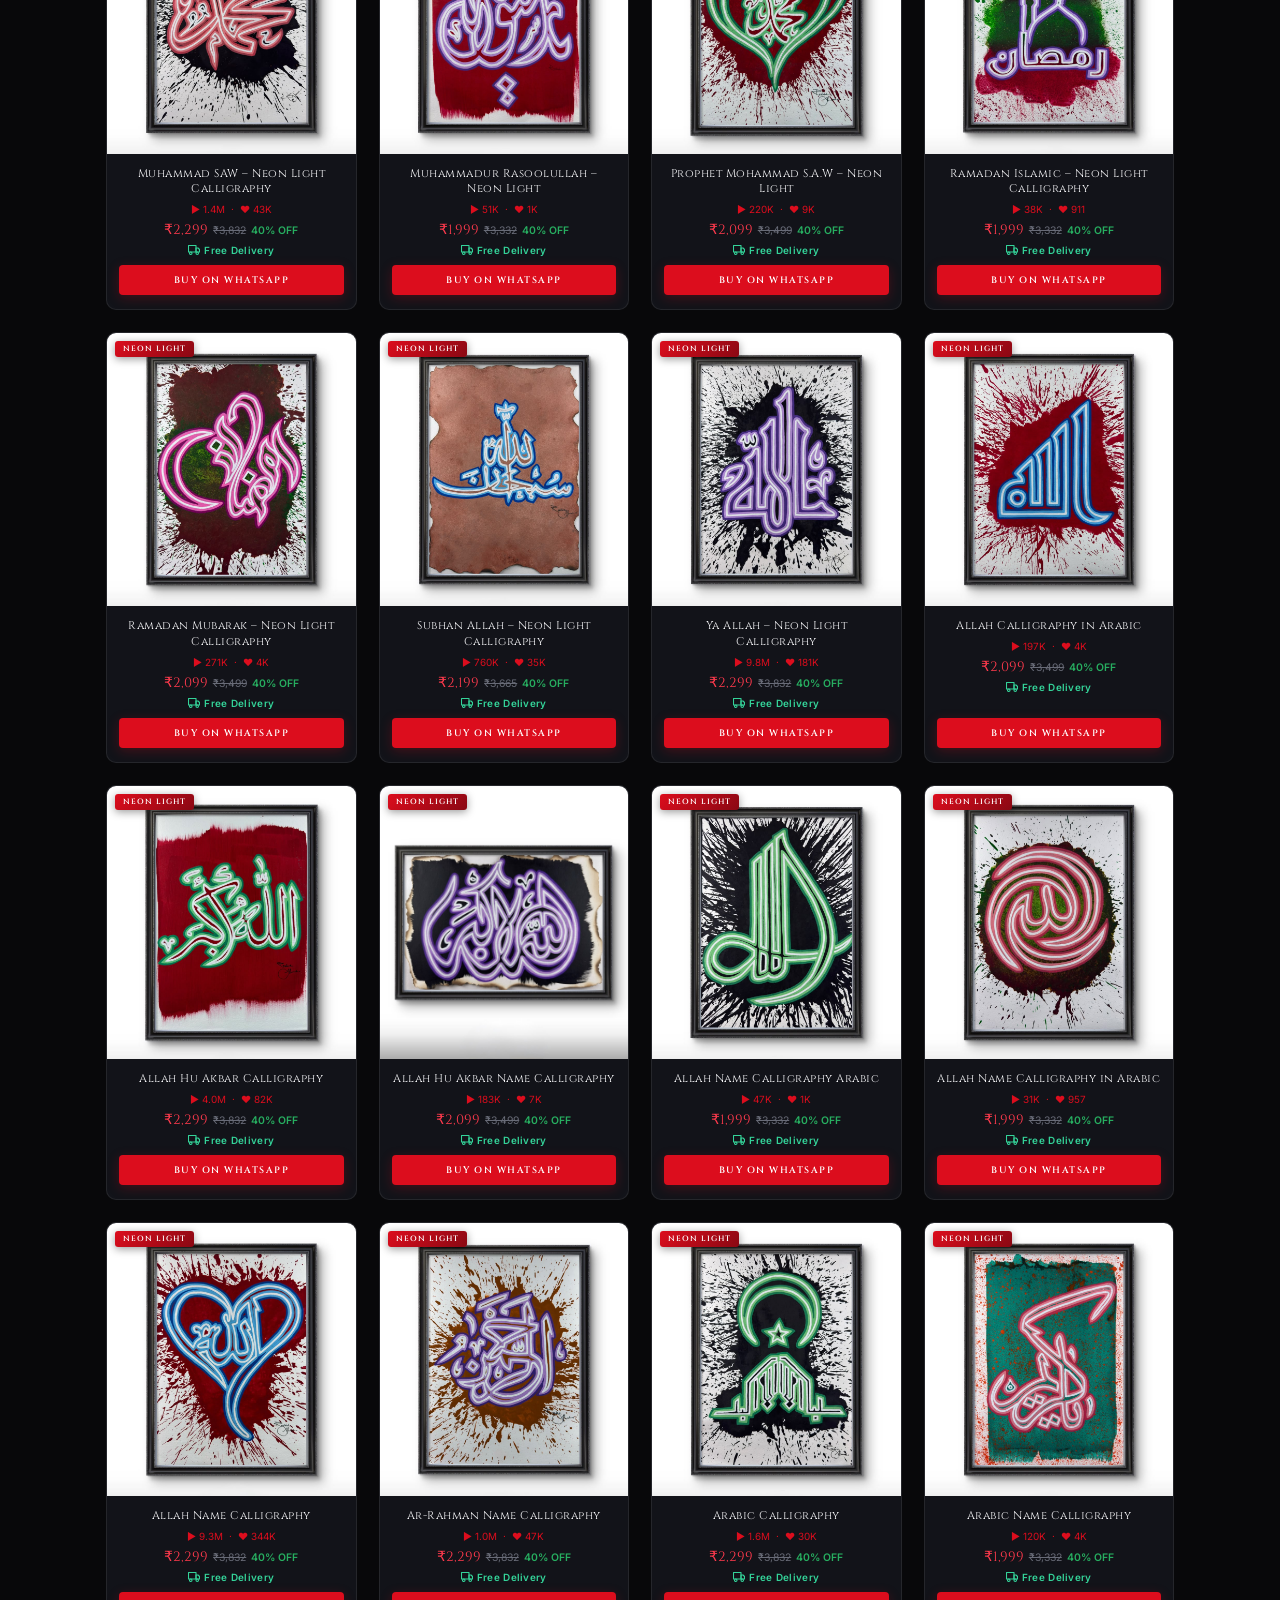
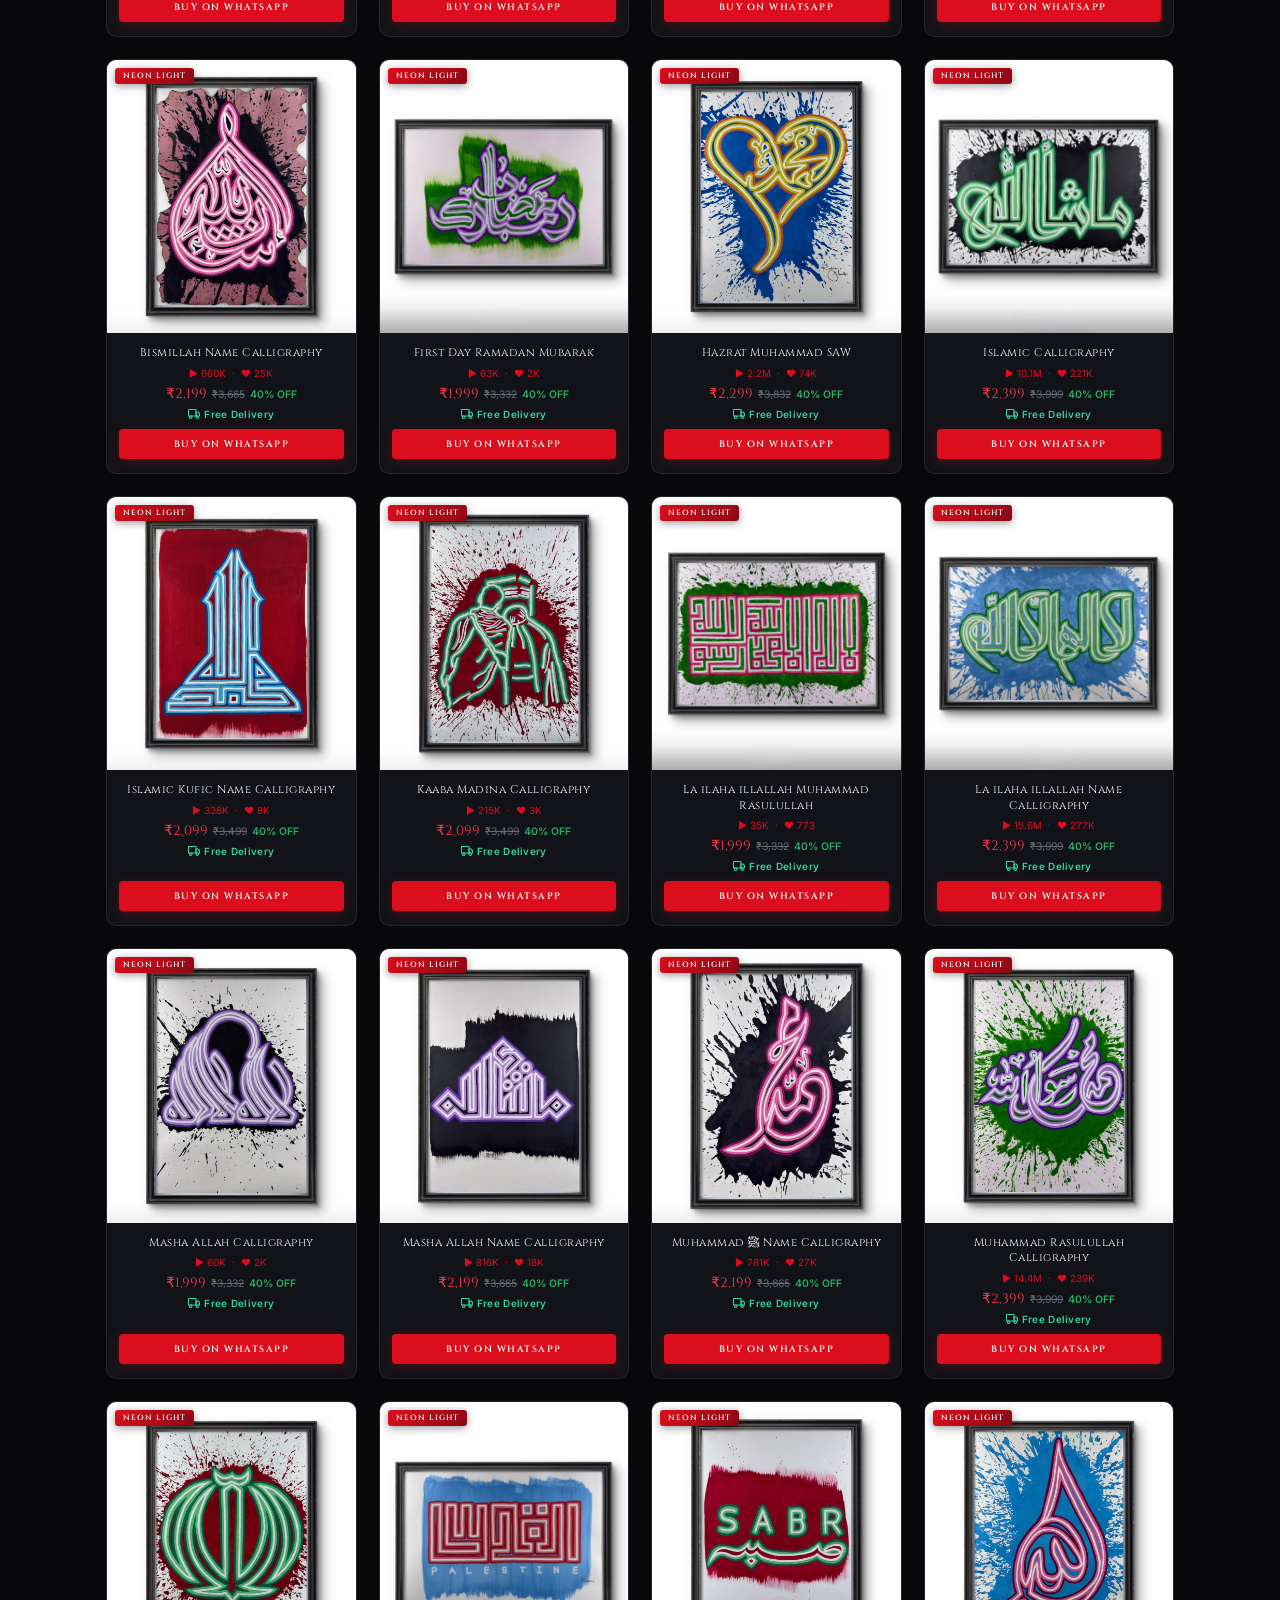
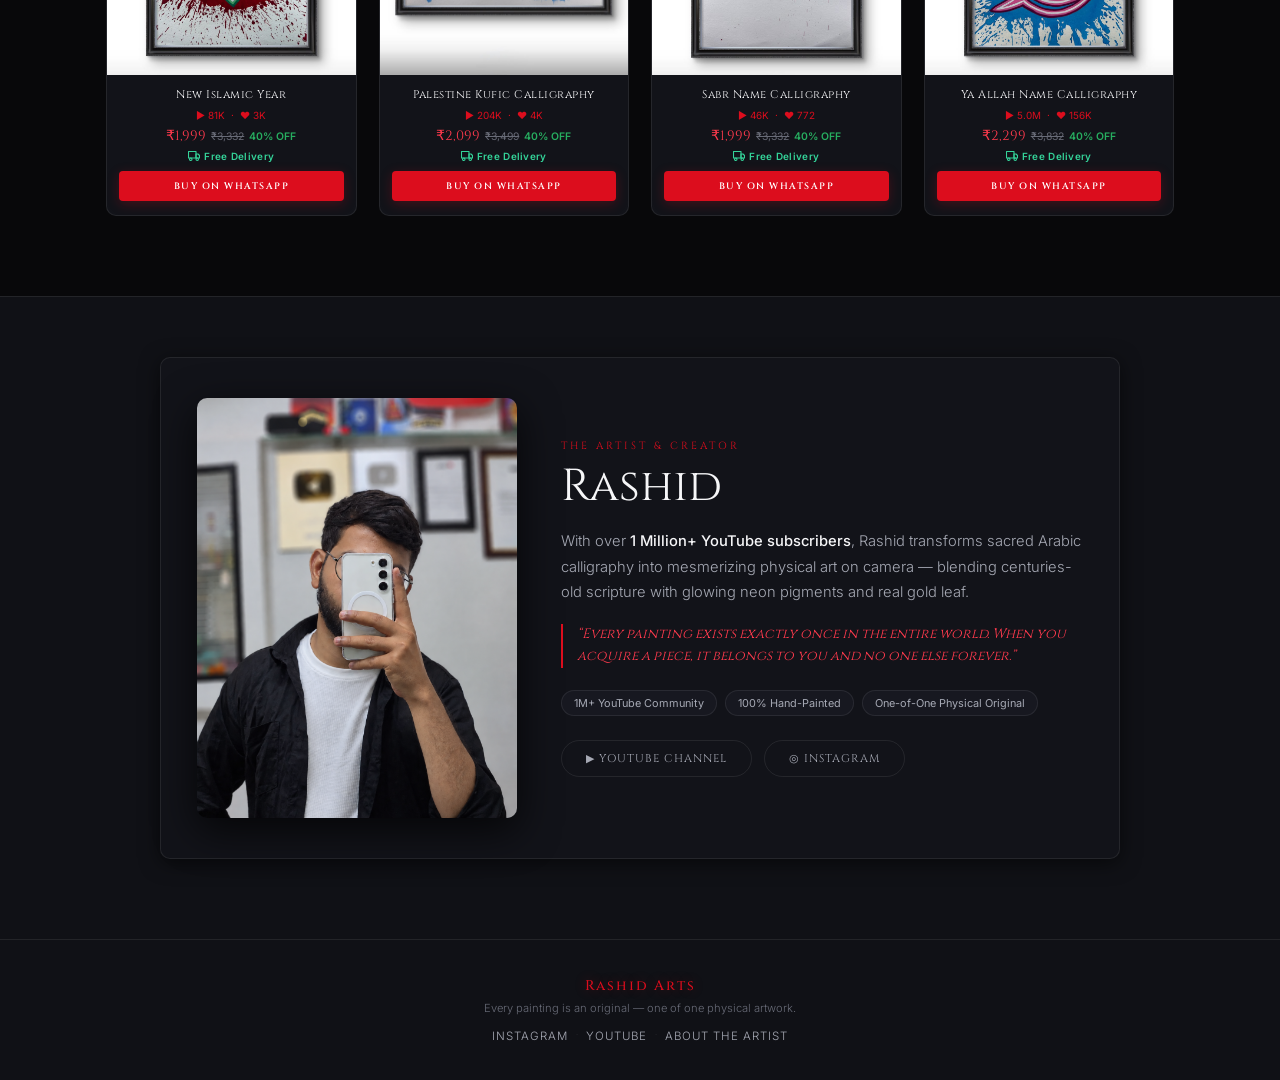
==== commit 7e4da029: "feat(seo): add sitemap.xml, robots.txt, and Open Graph meta tags for Google indexing" ====
--- a/index.html
+++ b/index.html
@@ -6,6 +6,14 @@
 <meta name="viewport" content="width=device-width, initial-scale=1.0, maximum-scale=1.0">
 <meta name="description" content="Rashid Arts – Original 1-of-1 Arabic calligraphy paintings. Neon light calligraphy & gold leaf canvas art. Buy directly via WhatsApp.">
 <title>Rashid Arts – Original Arabic Calligraphy</title>
+<link rel="canonical" href="https://rashidarts.com/">
+
+<!-- Open Graph / WhatsApp Preview Meta -->
+<meta property="og:title" content="Rashid Arts – Original Arabic Calligraphy">
+<meta property="og:description" content="Original 1-of-1 Arabic calligraphy paintings by Rashid. Neon light calligraphy & gold leaf canvas art. Buy directly via WhatsApp.">
+<meta property="og:url" content="https://rashidarts.com/">
+<meta property="og:image" content="https://rashidarts.com/images/artist.png">
+<meta property="og:type" content="website">
 <link rel="preconnect" href="https://fonts.googleapis.com">
 <link rel="stylesheet" href="https://fonts.googleapis.com/css2?family=Cinzel:wght@400;600;700&family=Inter:wght@300;400;500;600&family=Plus+Jakarta+Sans:wght@700;800&display=swap">
 <link rel="stylesheet" href="style.css?v=red-6">
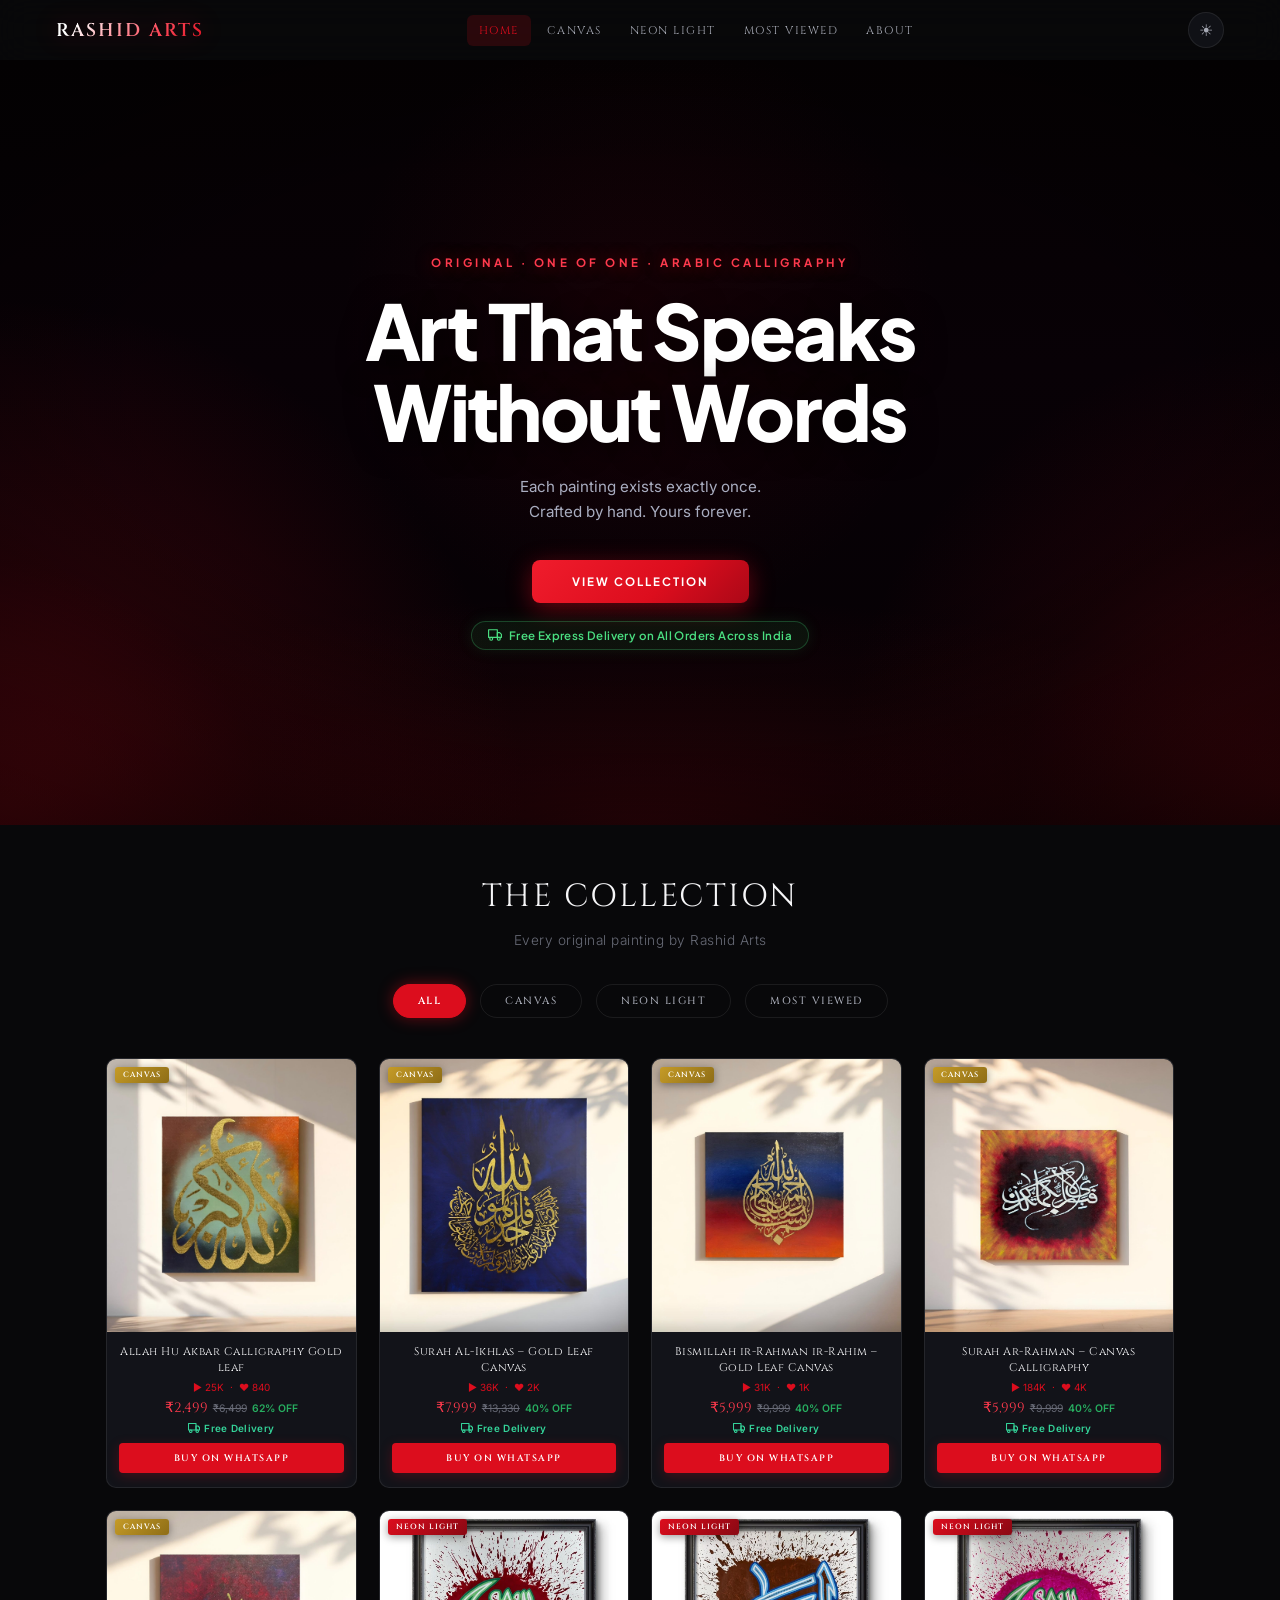
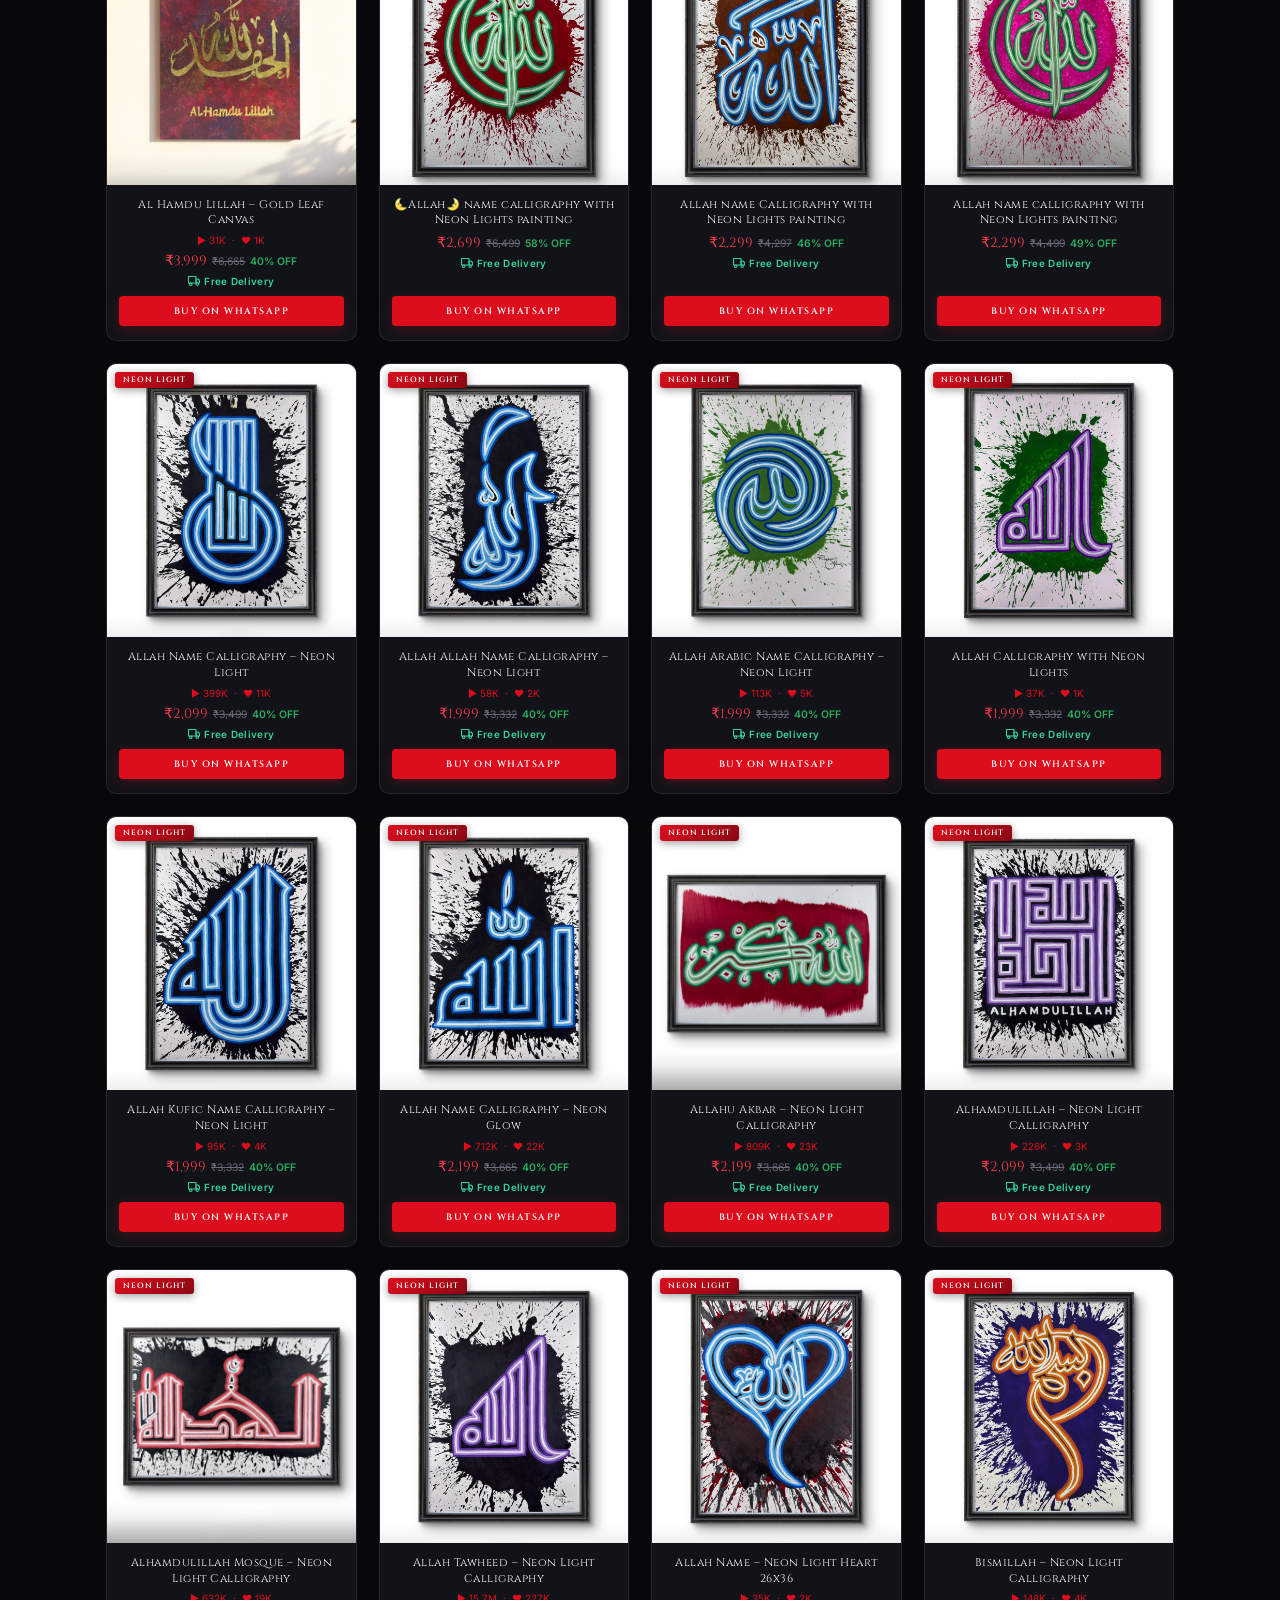
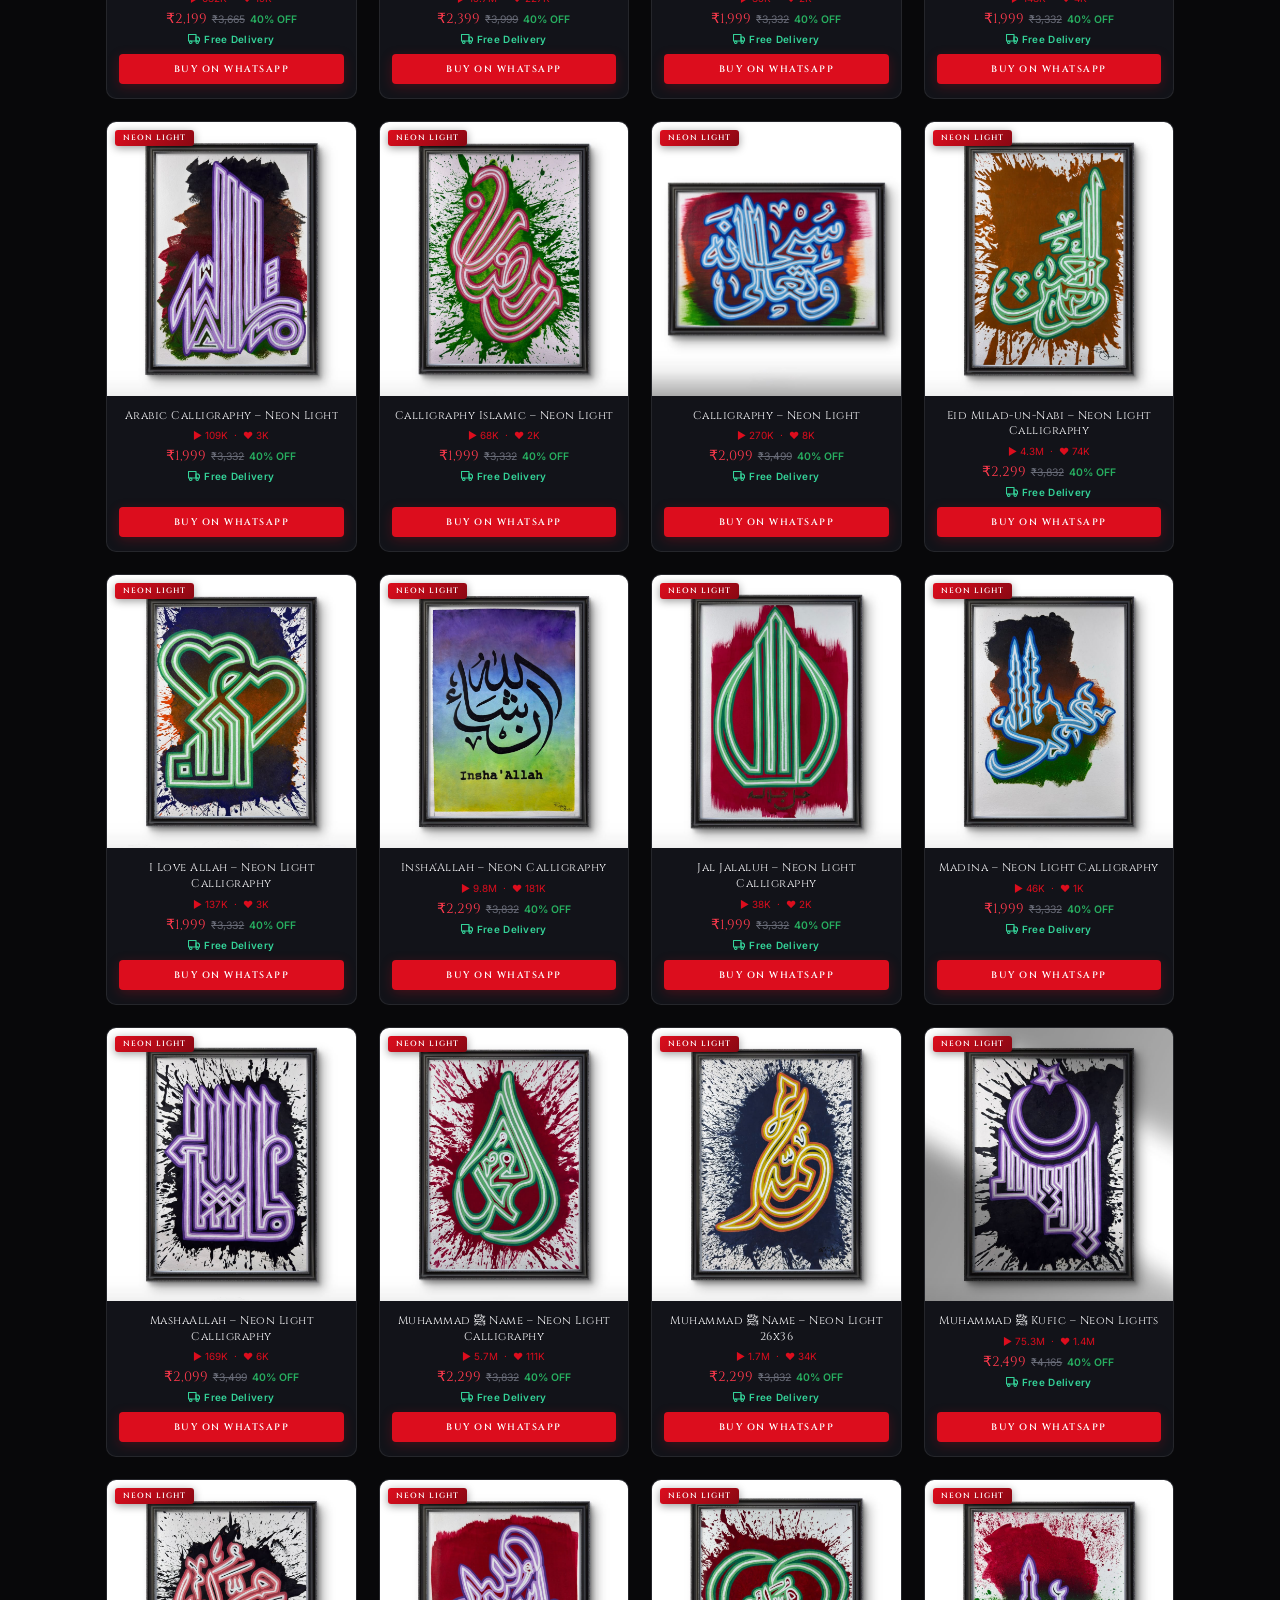
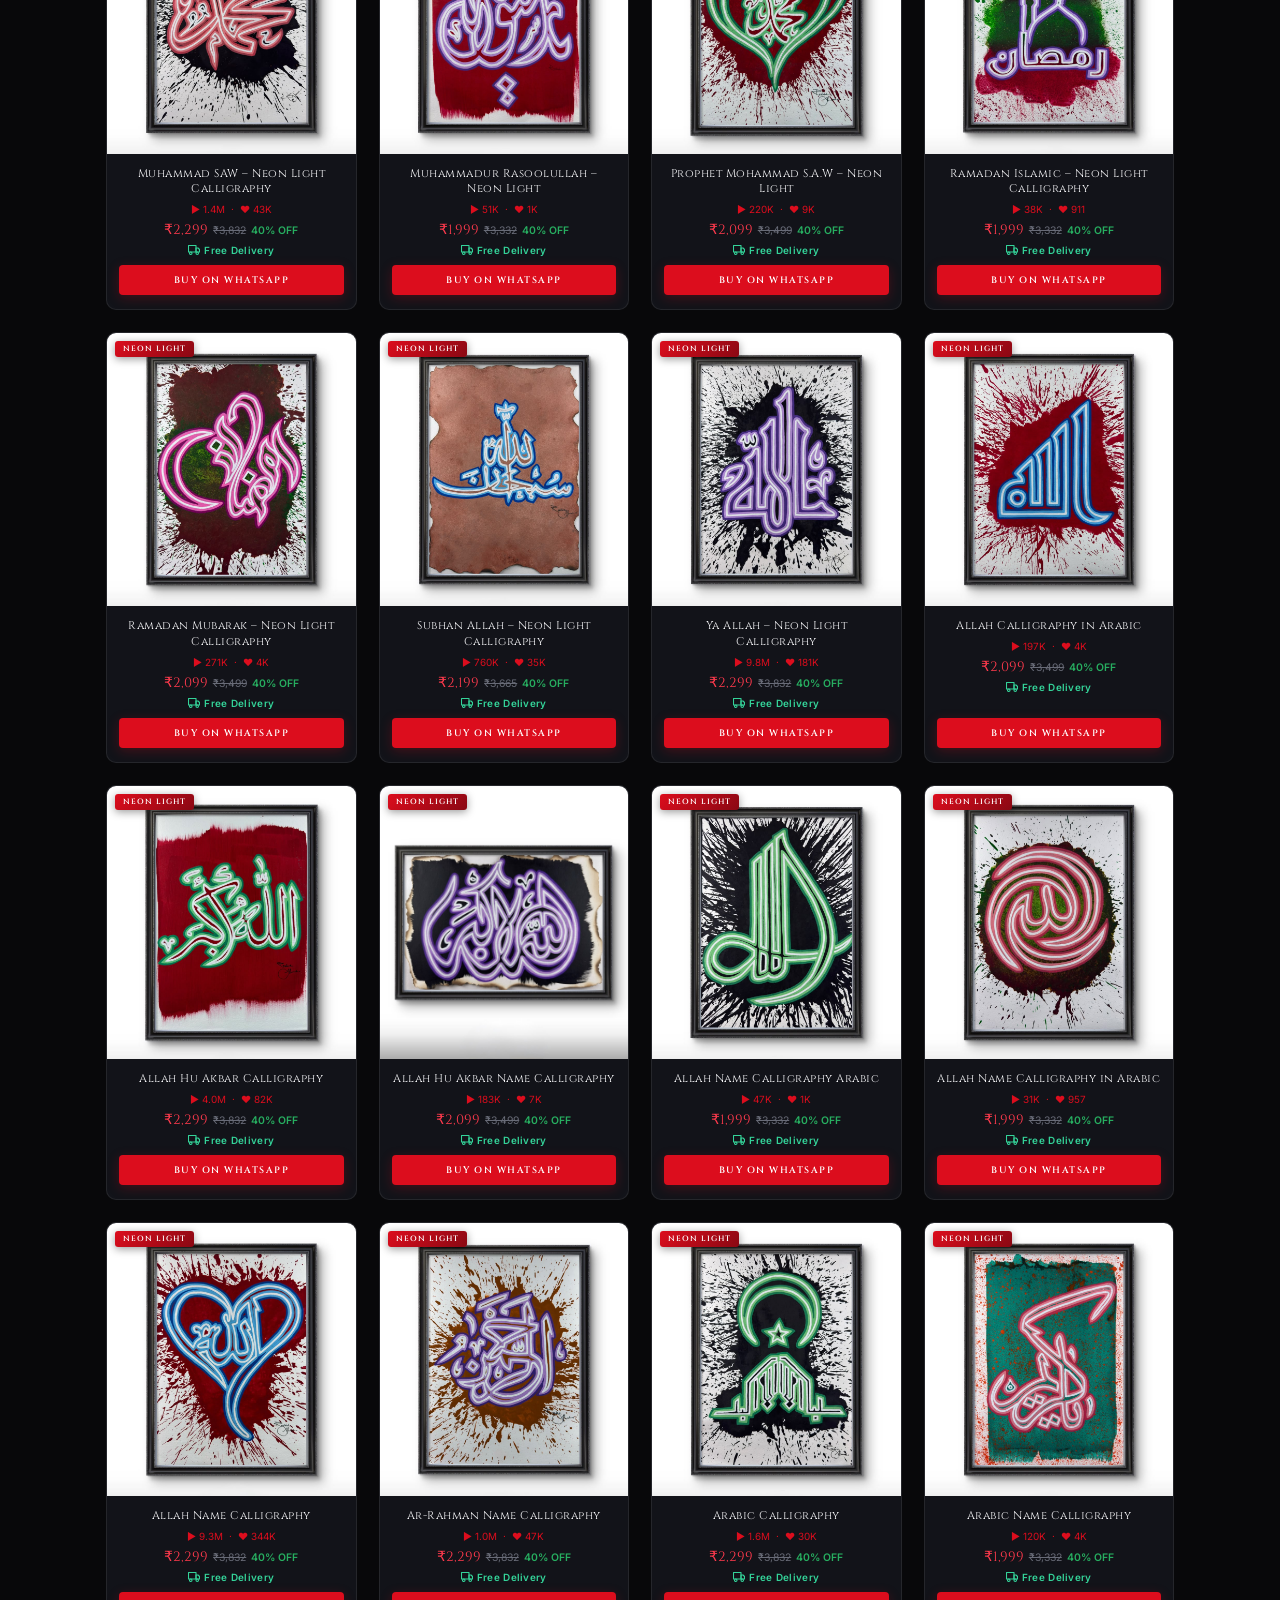
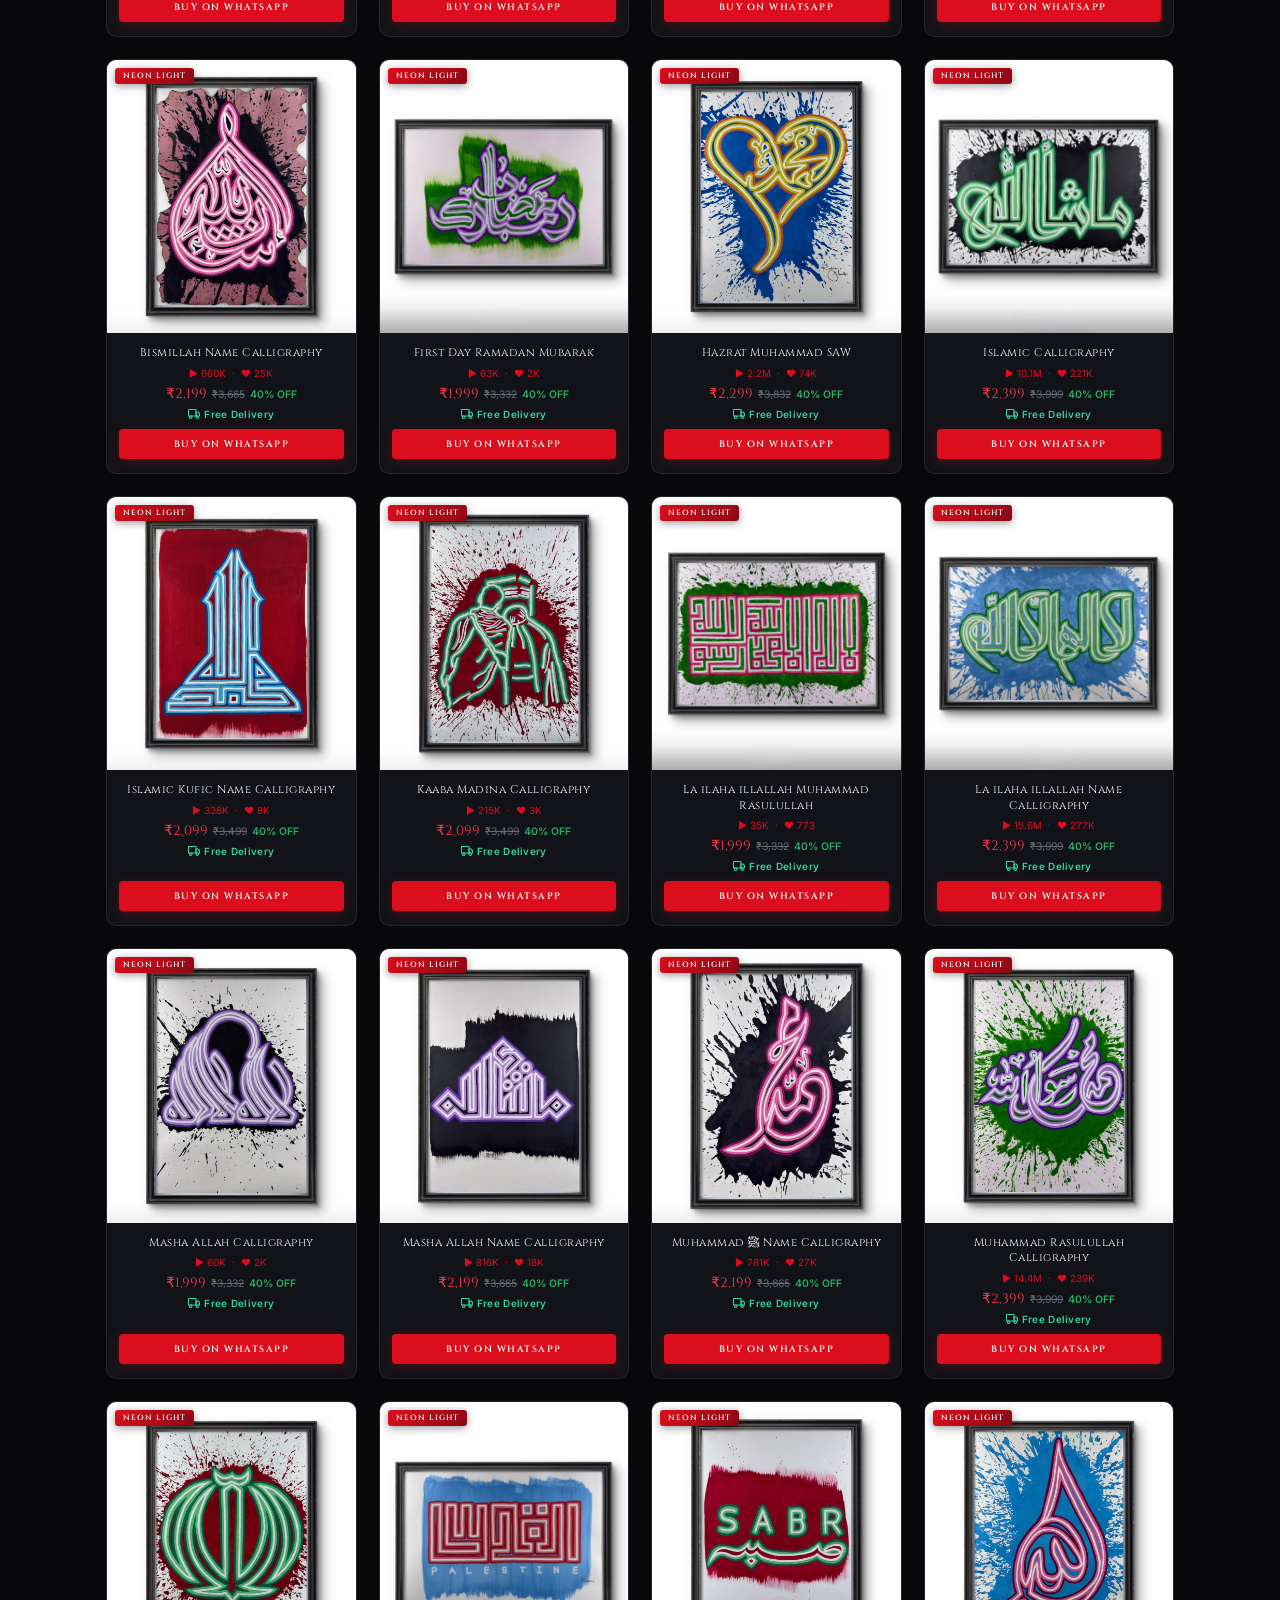
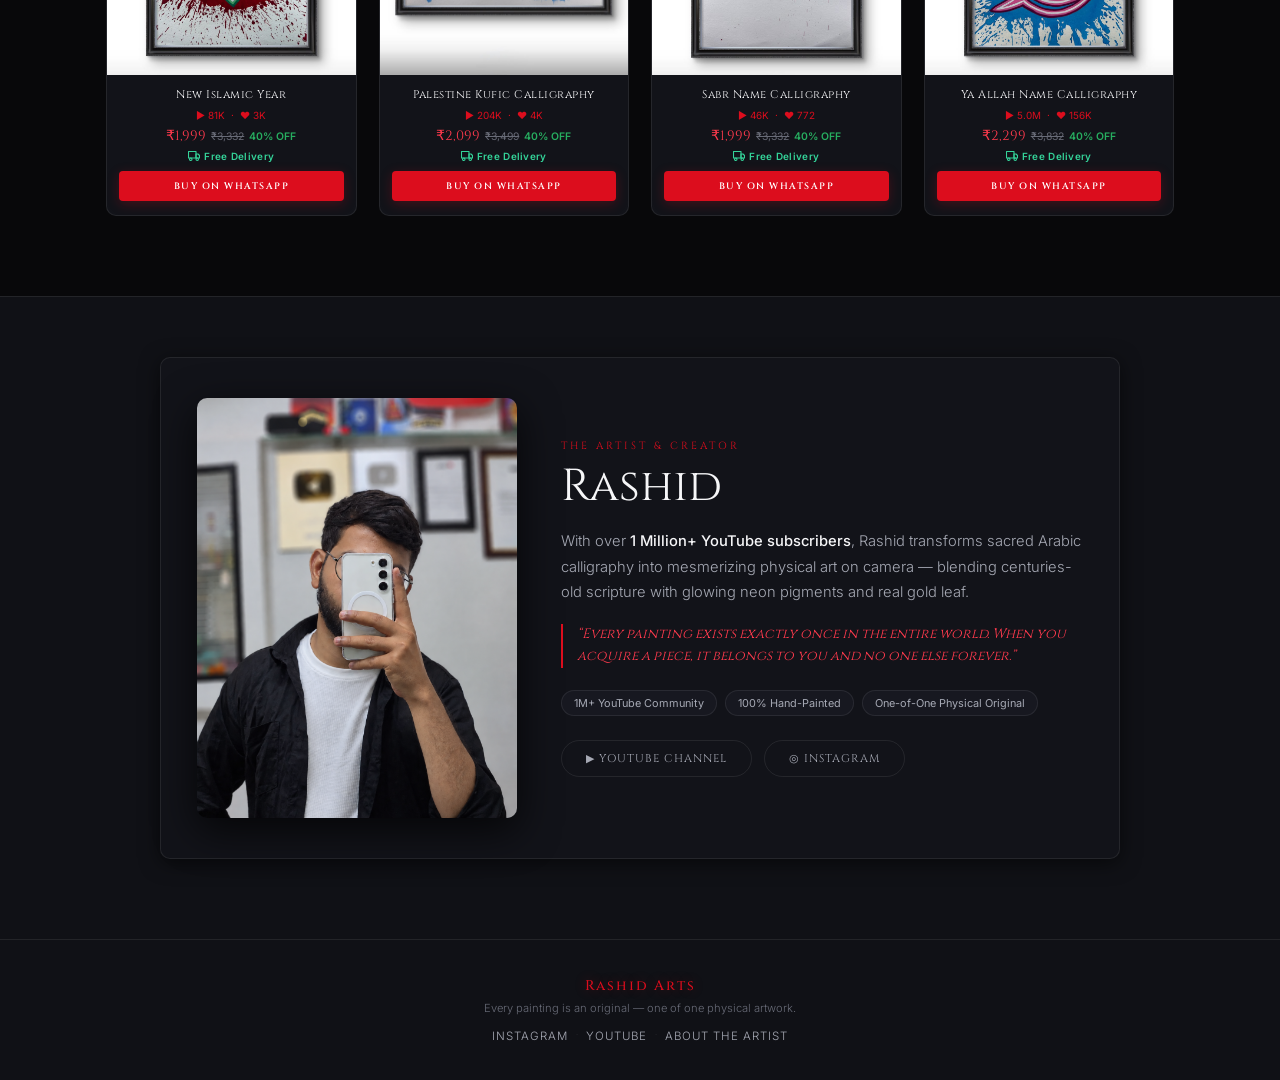
==== commit 15131269: "feat(store): show Canvas paintings at top of gallery, include direct product link in WhatsApp buy me" ====
--- a/index.html
+++ b/index.html
@@ -252,6 +252,6 @@
   // Ensure product updates and new images from admin panel load immediately without cache delay
   document.write('<script src="products.js?t=' + Math.floor(Date.now() / 30000) + '"><\/script>');
 </script>
-<script src="app.js?v=nav-1"></script>
+<script src="app.js?v=nav-2"></script>
 </body>
 </html>
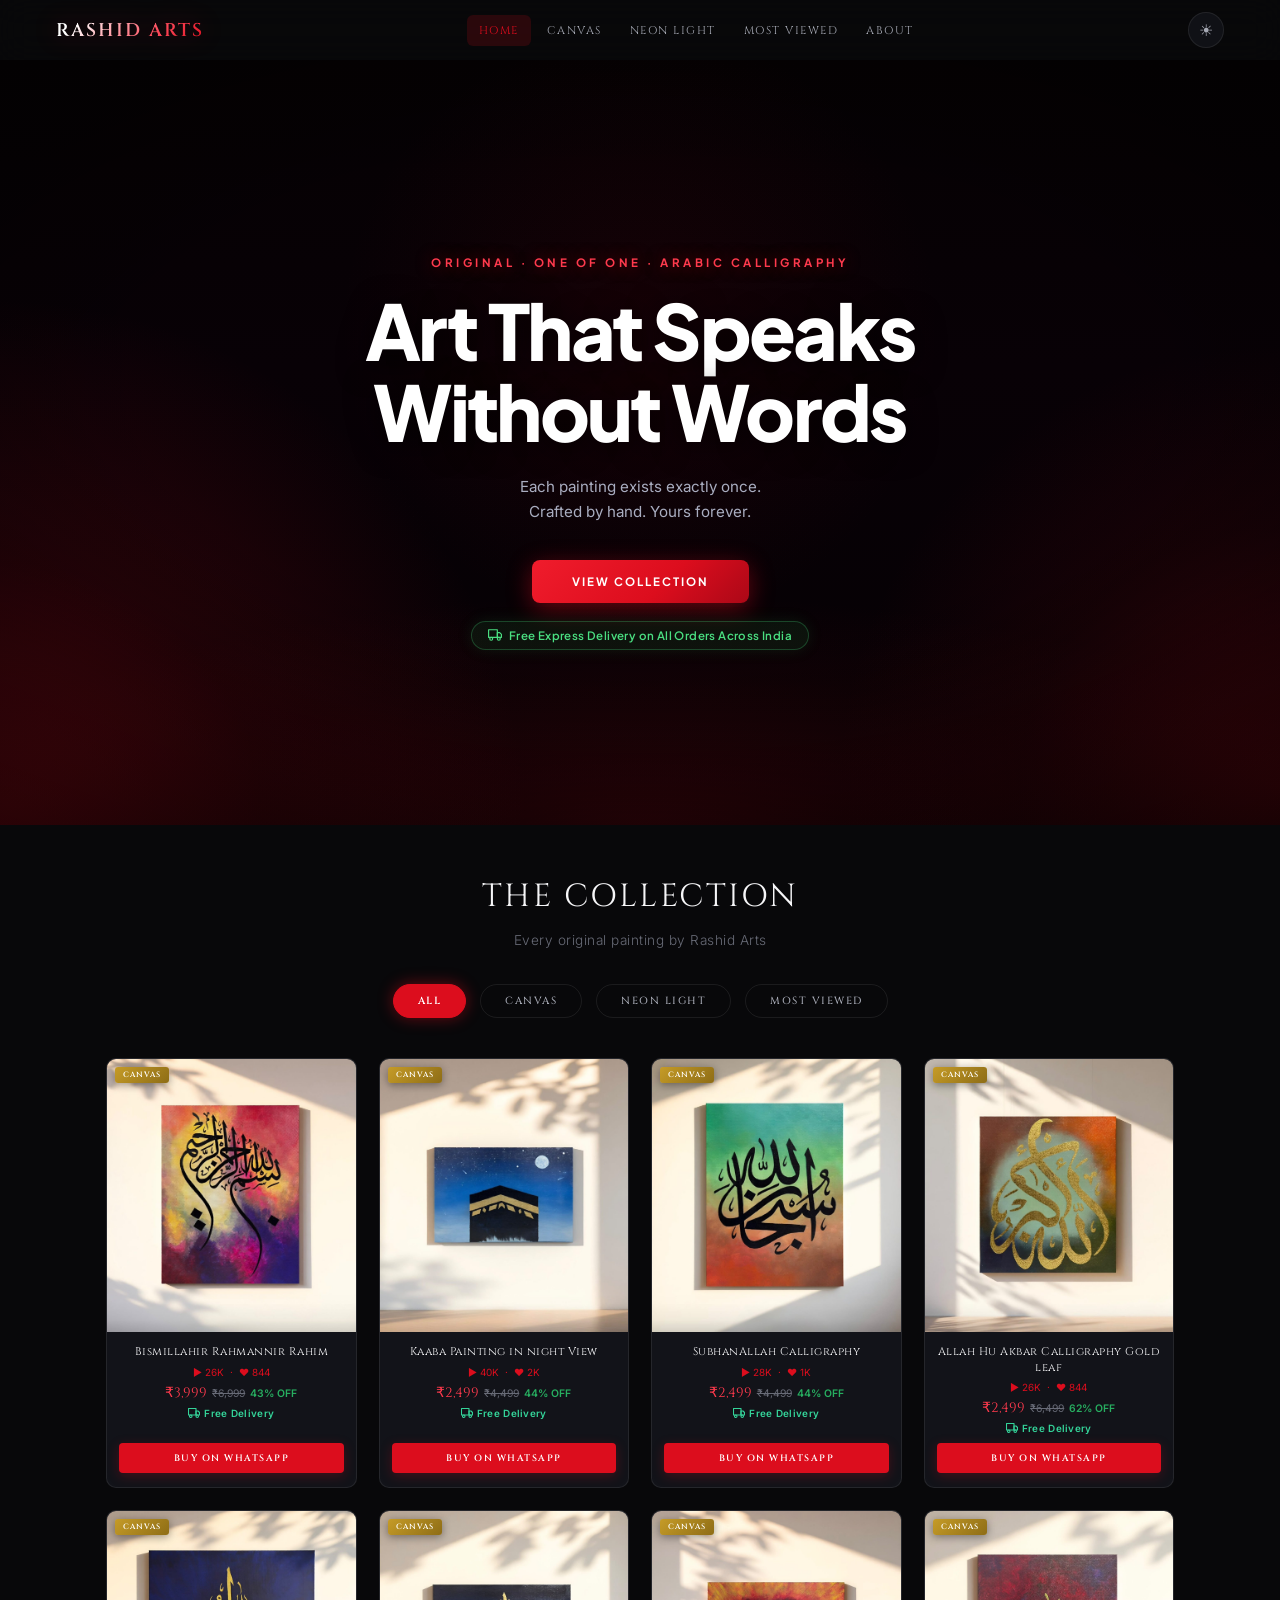
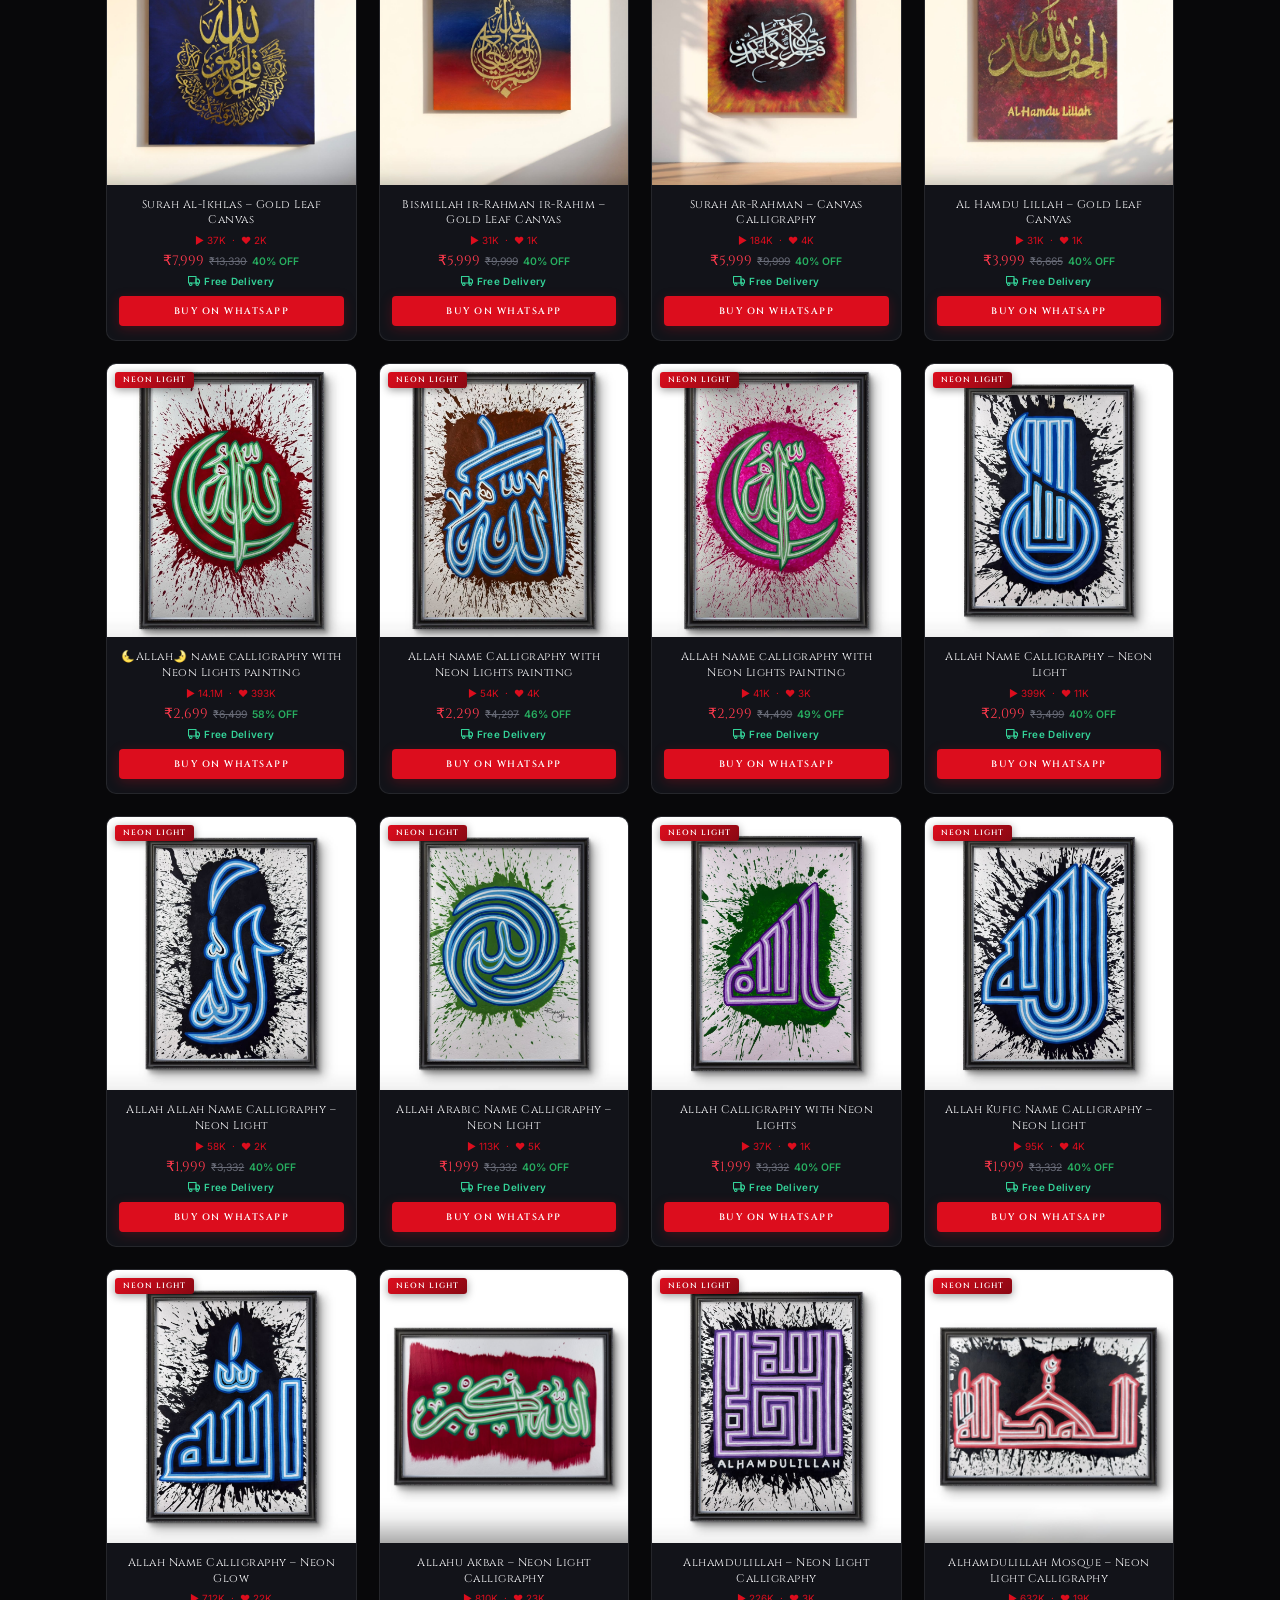
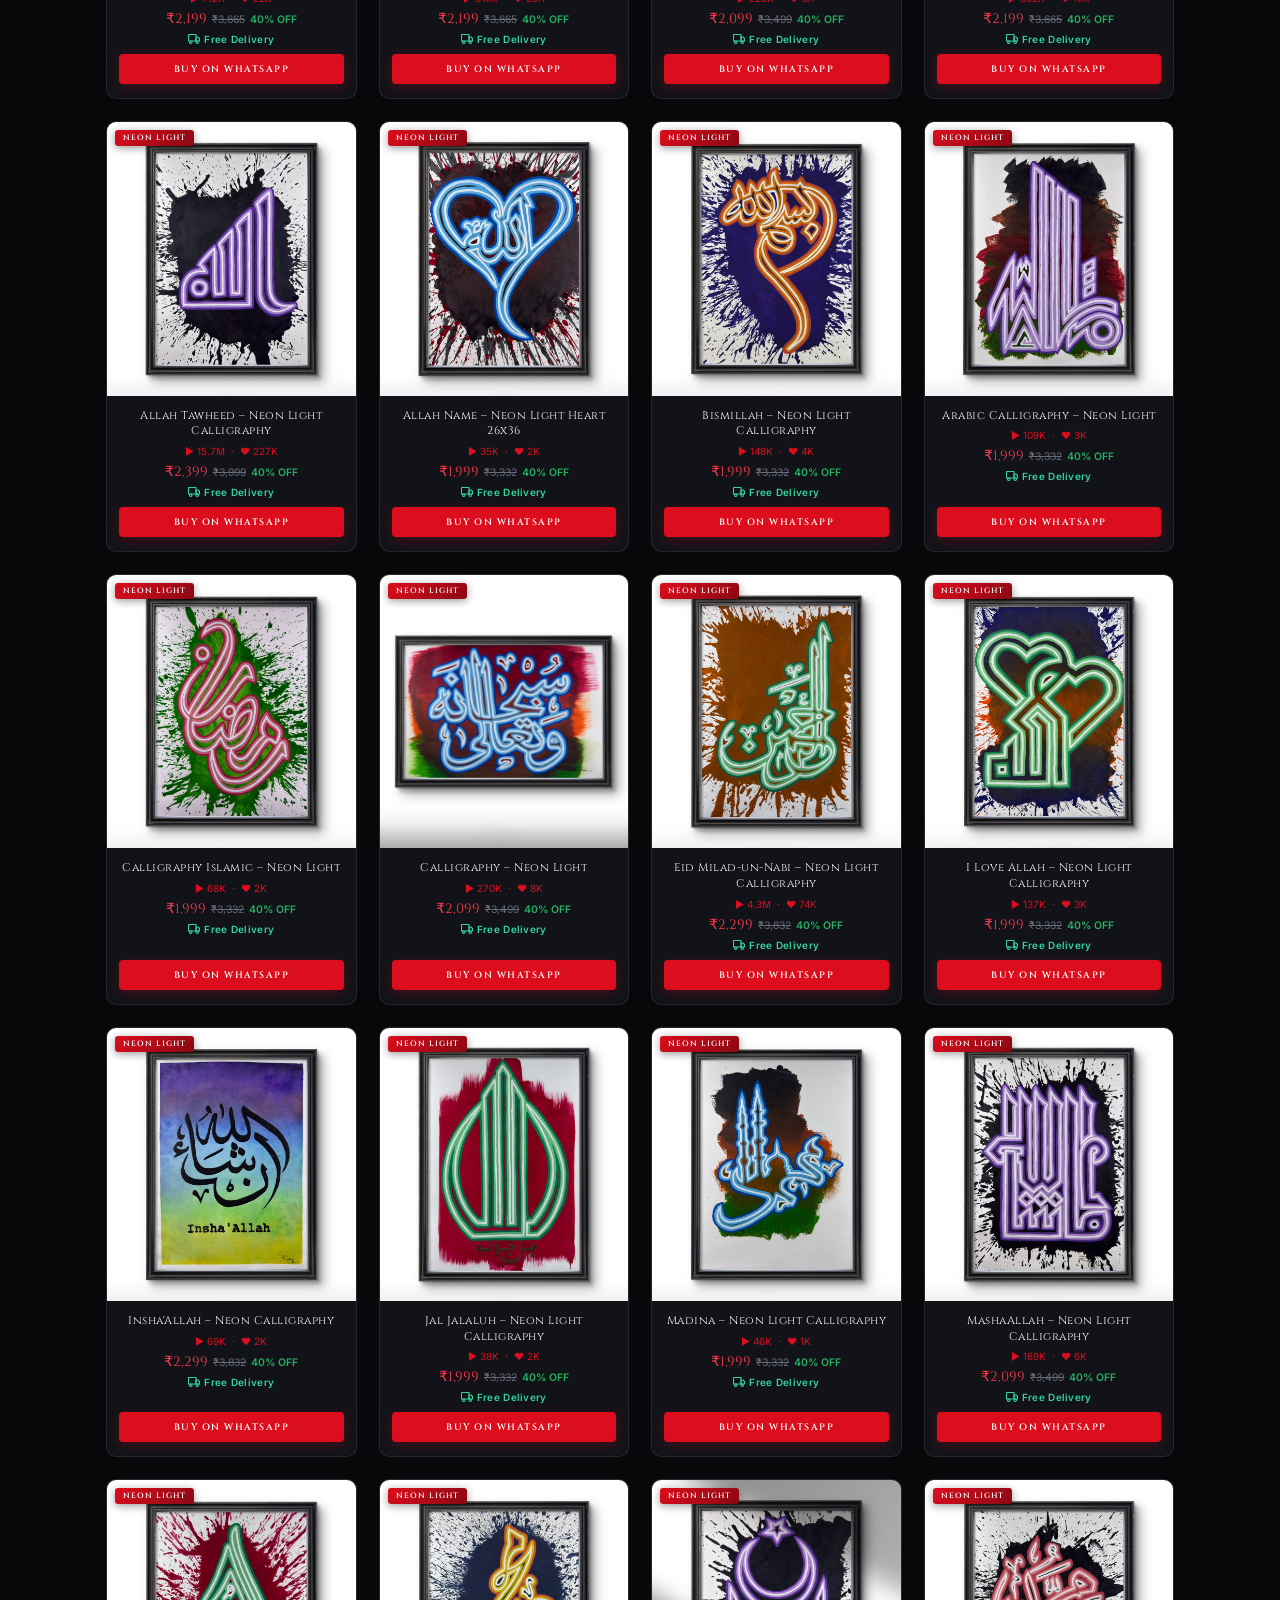
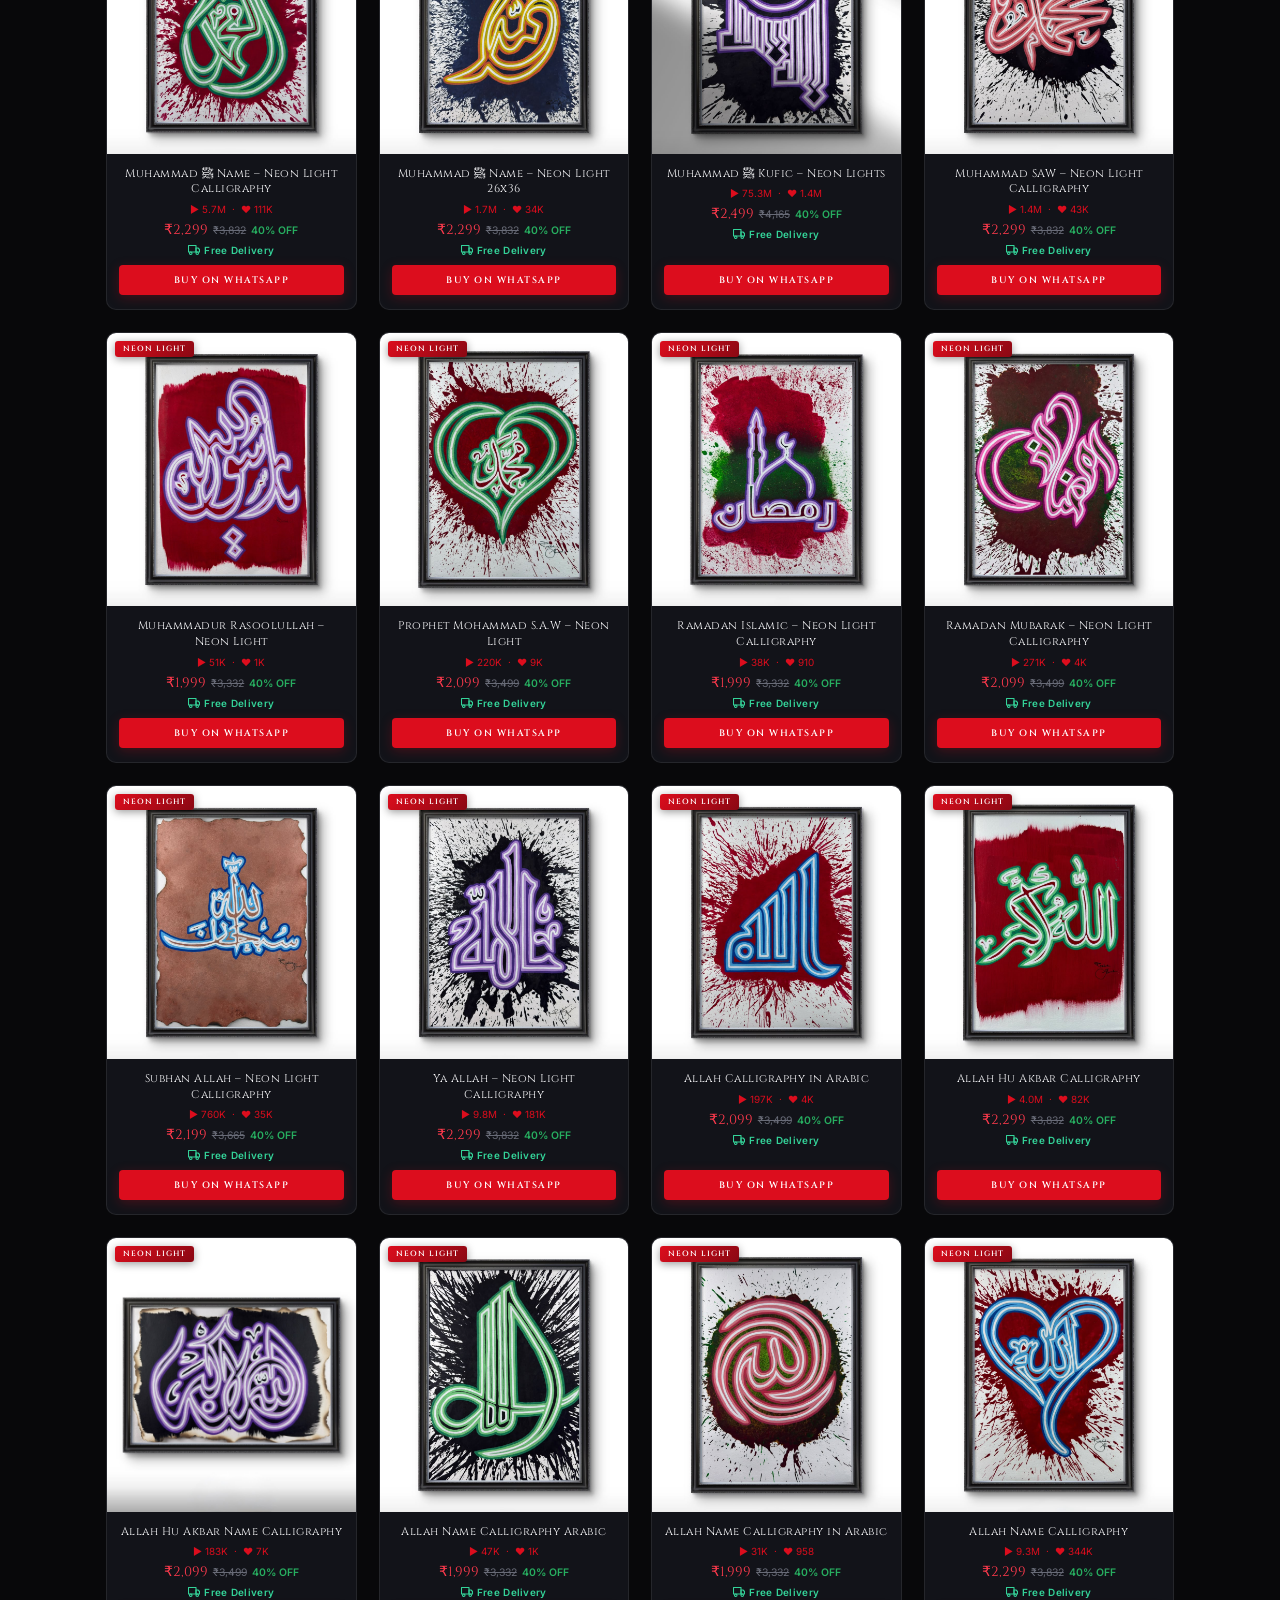
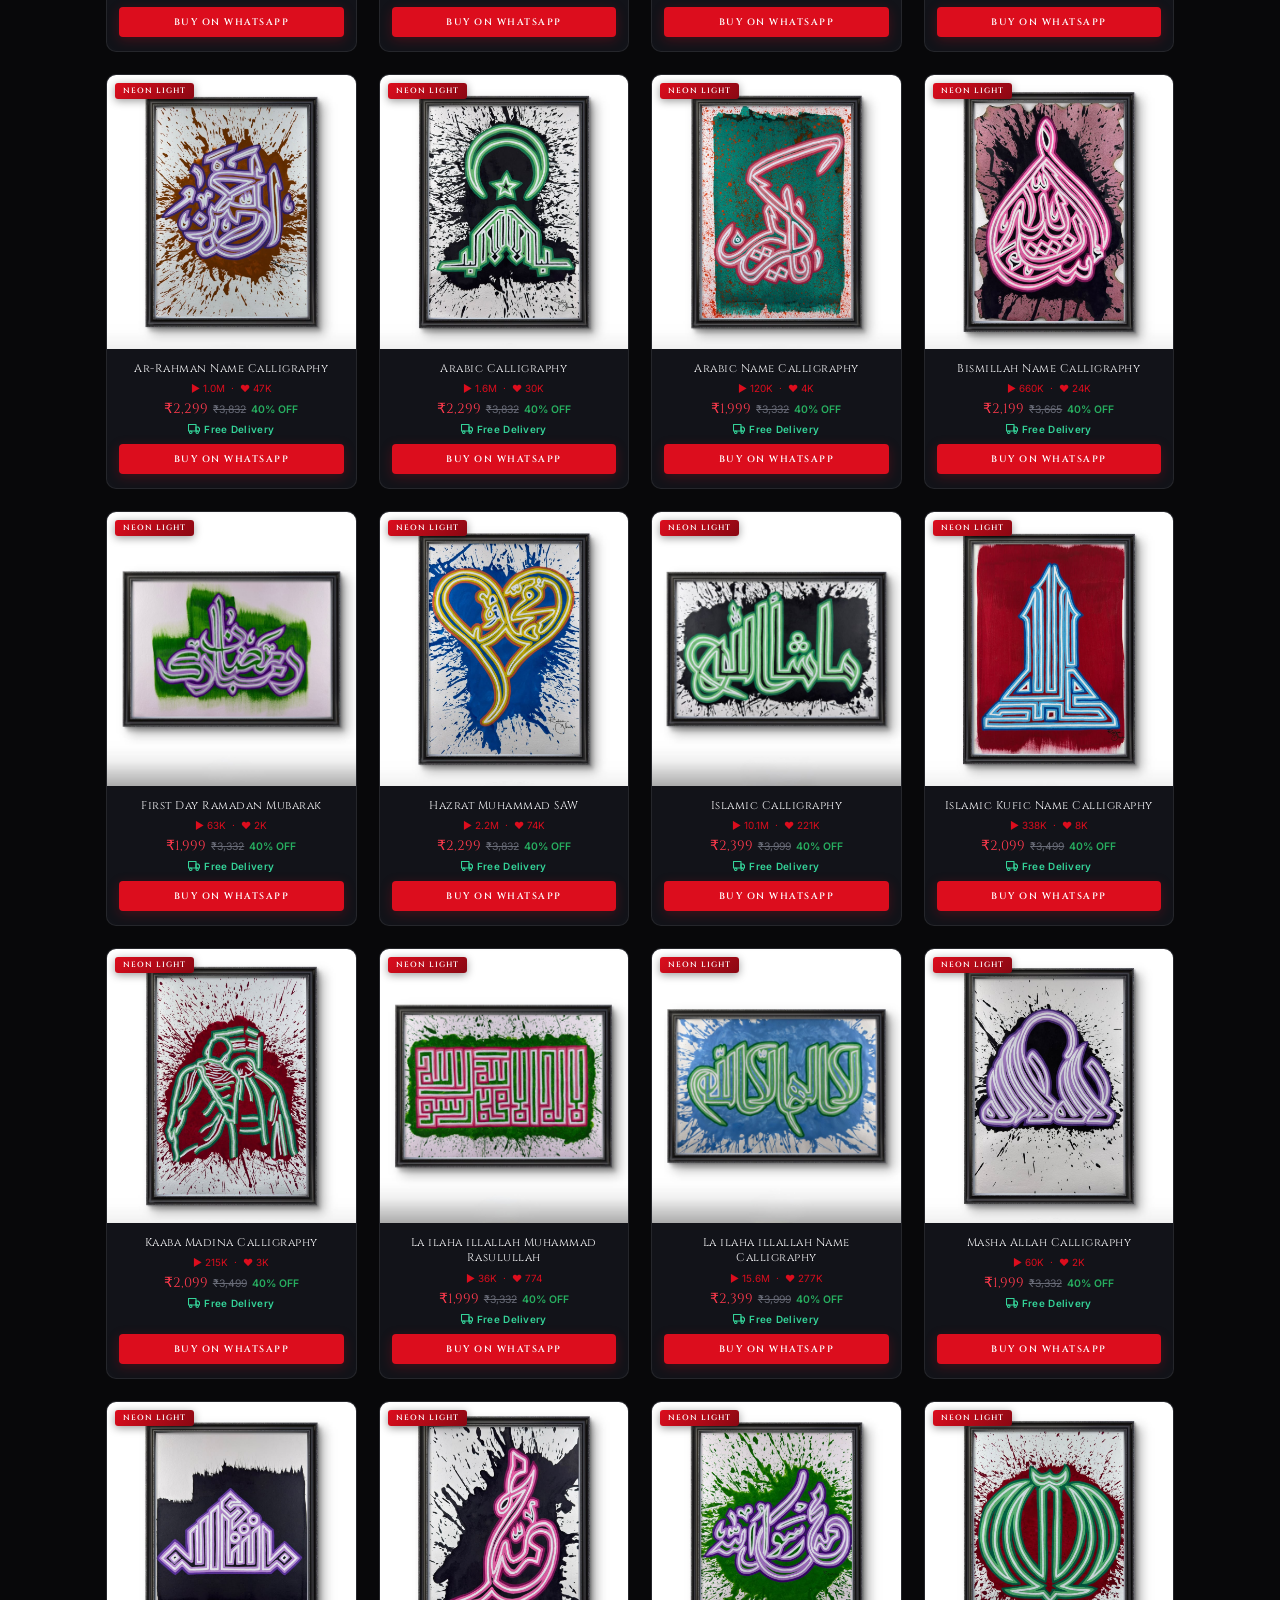
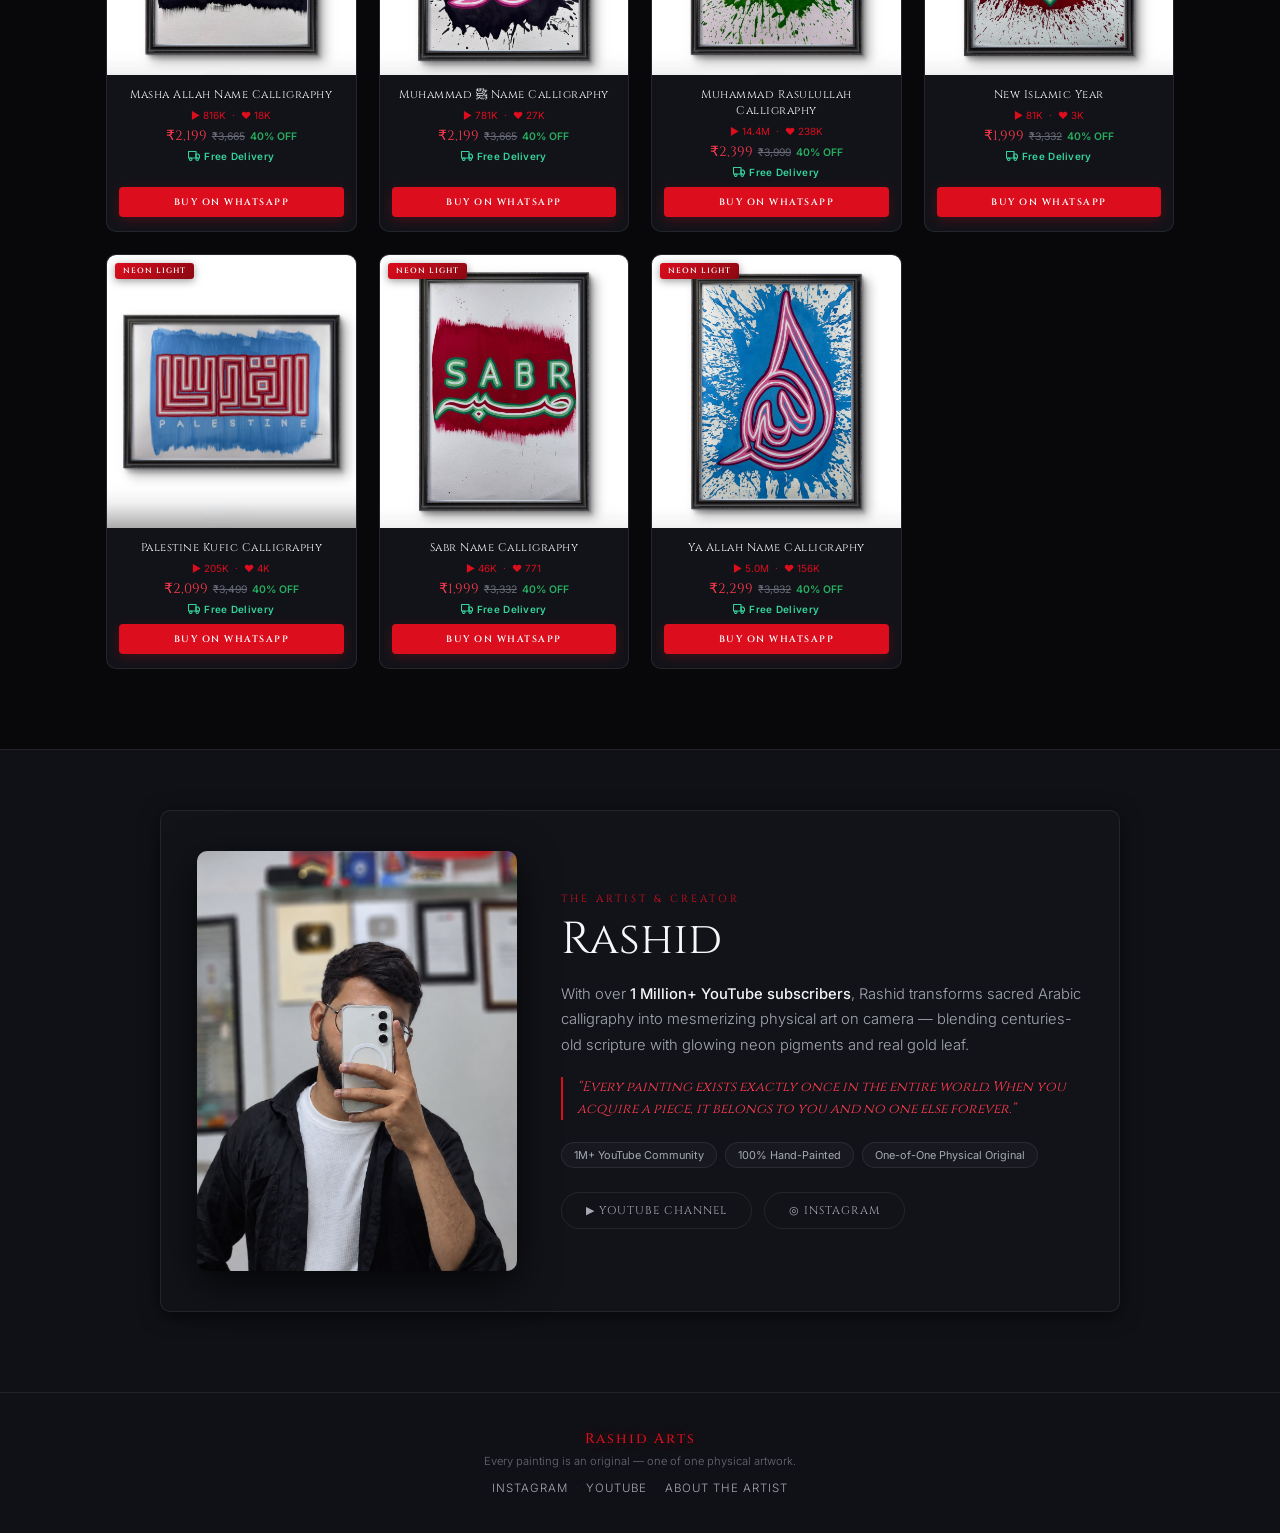
==== commit e4ed1126: "feat(store): display 'Canvas · Acrylic Painting' badge for colour canvas paintings and detect Gold L" ====
--- a/index.html
+++ b/index.html
@@ -252,6 +252,6 @@
   // Ensure product updates and new images from admin panel load immediately without cache delay
   document.write('<script src="products.js?t=' + Math.floor(Date.now() / 30000) + '"><\/script>');
 </script>
-<script src="app.js?v=nav-2"></script>
+<script src="app.js?v=art-1"></script>
 </body>
 </html>
